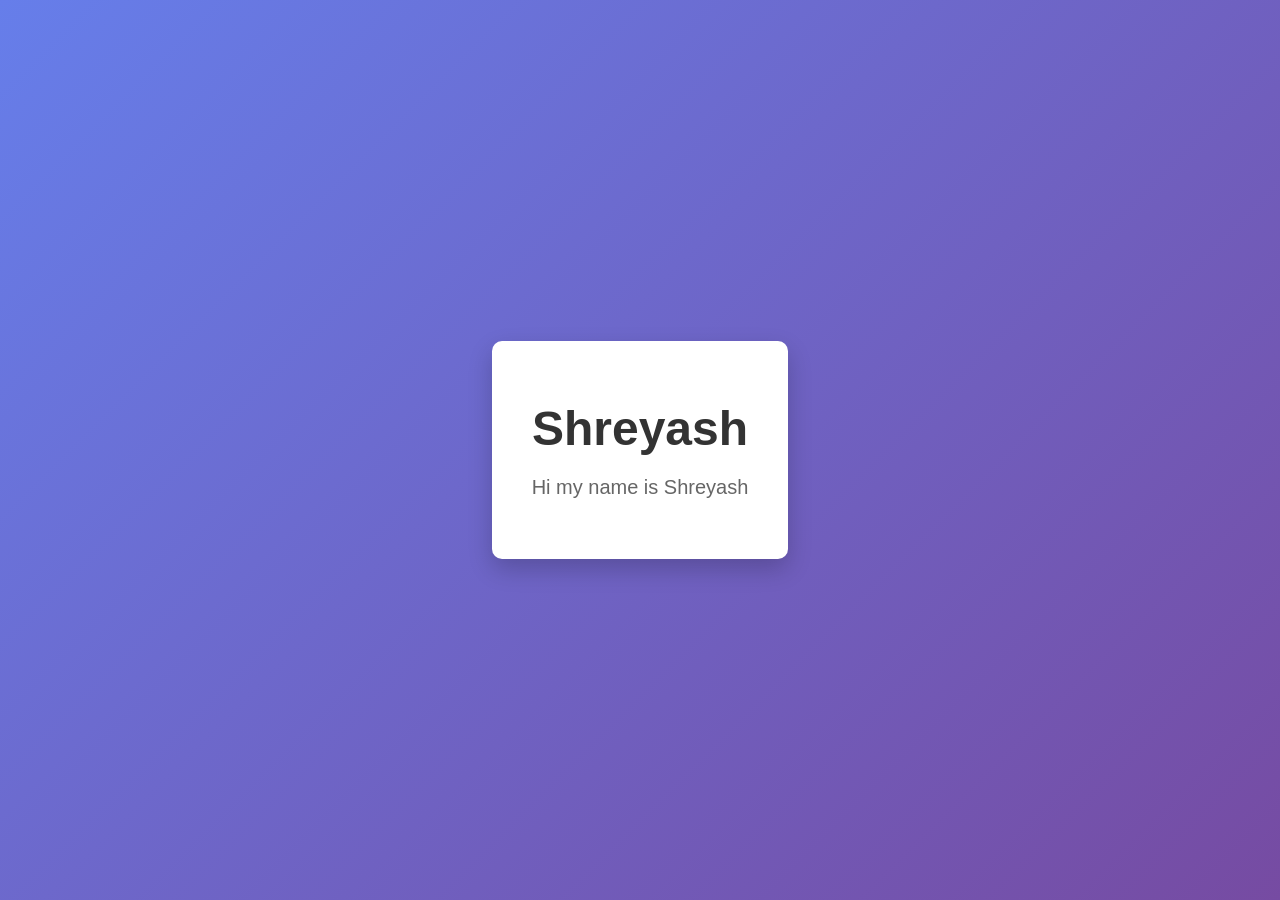
==== index.html @ 65c6c1d5 "Website update 2026-08-25 01:34:10" ====
<!DOCTYPE html>
<html lang="en">
<head>
    <meta charset="UTF-8">
    <meta name="viewport" content="width=device-width, initial-scale=1.0">
    <title>Shreyash</title>
    <link rel="stylesheet" href="styles.css">
</head>
<body>
    <div class="container">
        <h1>Shreyash</h1>
        <p class="intro">Hi my name is Shreyash</p>
    </div>
</body>
</html>
---- styles.css ----
* {
    margin: 0;
    padding: 0;
    box-sizing: border-box;
}

body {
    font-family: Arial, sans-serif;
    background: linear-gradient(135deg, #667eea 0%, #764ba2 100%);
    min-height: 100vh;
    display: flex;
    justify-content: center;
    align-items: center;
}

.container {
    text-align: center;
    background: white;
    padding: 60px 40px;
    border-radius: 10px;
    box-shadow: 0 10px 25px rgba(0, 0, 0, 0.2);
}

h1 {
    font-size: 48px;
    color: #333;
    margin-bottom: 20px;
}

.intro {
    font-size: 20px;
    color: #666;
}
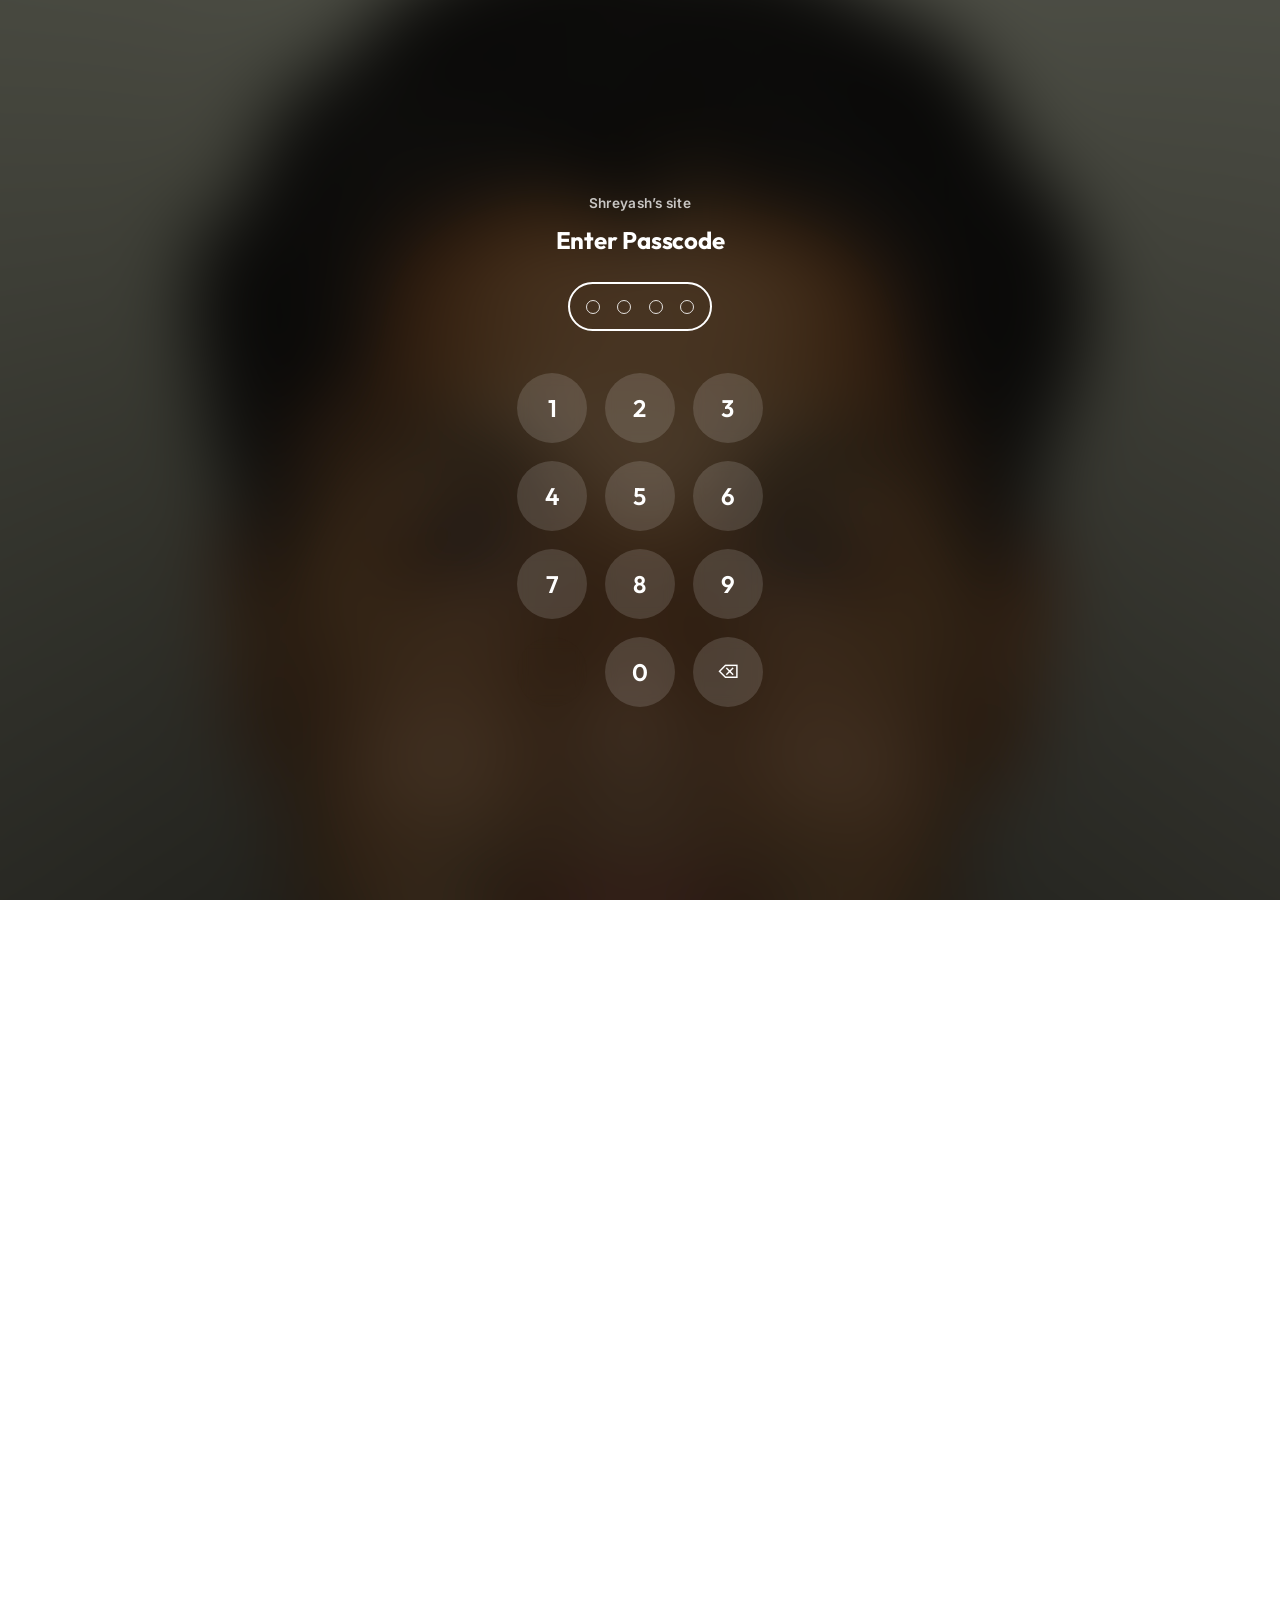
==== commit 1f945d5f: "Website update 2026-08-25 14:43:13" ====
--- a/index.html
+++ b/index.html
@@ -1,15 +1,465 @@
 <!DOCTYPE html>
-<html lang="en">
+<html lang="en" class="is-locked">
 <head>
-    <meta charset="UTF-8">
-    <meta name="viewport" content="width=device-width, initial-scale=1.0">
-    <title>Shreyash</title>
-    <link rel="stylesheet" href="styles.css">
+<meta charset="UTF-8">
+<meta name="viewport" content="width=device-width, initial-scale=1.0">
+<title>Shreyash Jha — Product &amp; Analytics</title>
+<meta name="description" content="Shreyash Jha is a product and analytics professional at Inspire Brands, finishing an M.S. in Economics at Georgia Tech. Experience, resume, and contact.">
+<meta name="color-scheme" content="light">
+<meta name="theme-color" content="#FFFFFF">
+
+<link rel="canonical" href="https://shreyashjha.com/">
+<meta property="og:type" content="website">
+<meta property="og:title" content="Shreyash Jha — Product & Analytics">
+<meta property="og:description" content="Product and analytics professional at Inspire Brands. Georgia Tech M.S. Economics.">
+<meta property="og:url" content="https://shreyashjha.com/">
+<meta property="og:image" content="https://shreyashjha.com/assets/img/headshot.jpg">
+<meta property="og:locale" content="en_US">
+<meta name="twitter:card" content="summary_large_image">
+<meta name="twitter:title" content="Shreyash Jha — Product & Analytics">
+<meta name="twitter:description" content="Product and analytics professional at Inspire Brands. Georgia Tech M.S. Economics.">
+<meta name="twitter:image" content="https://shreyashjha.com/assets/img/headshot.jpg">
+
+<link rel="icon" type="image/svg+xml" href="assets/favicon.svg">
+<!-- TODO: add apple-touch-icon.png (180x180) + favicon.ico fallback -->
+<!-- TODO: replace og:image with a purpose-built 1200x630 share card -->
+
+<link rel="preconnect" href="https://fonts.googleapis.com">
+<link rel="preconnect" href="https://fonts.gstatic.com" crossorigin>
+<link href="https://fonts.googleapis.com/css2?family=Outfit:wght@500;600;700;800;900&family=Inter:wght@400;500;600;700&display=swap" rel="stylesheet">
+
+<link rel="stylesheet" href="styles.css">
 </head>
 <body>
-    <div class="container">
-        <h1>Shreyash</h1>
-        <p class="intro">Hi my name is Shreyash</p>
-    </div>
+
+<div class="lock-screen" id="lock-screen" role="dialog" aria-modal="true" aria-labelledby="lock-title">
+  <div class="lock-bg" aria-hidden="true"></div>
+  <div class="lock-panel">
+    <p class="lock-eyebrow" id="lock-title">Shreyash&rsquo;s site</p>
+    <h1 class="lock-heading">Enter Passcode</h1>
+
+    <div class="lock-passcode">
+      <div class="lock-dots" aria-hidden="true">
+        <span class="lock-dot" data-dot></span>
+        <span class="lock-dot" data-dot></span>
+        <span class="lock-dot" data-dot></span>
+        <span class="lock-dot" data-dot></span>
+      </div>
+      <label class="sr-only" for="passcode-input">4-digit passcode</label>
+      <input
+        class="lock-input"
+        type="tel"
+        inputmode="numeric"
+        pattern="[0-9]*"
+        autocomplete="off"
+        maxlength="4"
+        id="passcode-input"
+        aria-describedby="lock-error">
+    </div>
+
+    <p class="lock-error" id="lock-error" role="alert"></p>
+
+    <div class="lock-keypad" aria-hidden="true">
+      <button type="button" class="lock-key" data-digit="1">1</button>
+      <button type="button" class="lock-key" data-digit="2">2</button>
+      <button type="button" class="lock-key" data-digit="3">3</button>
+      <button type="button" class="lock-key" data-digit="4">4</button>
+      <button type="button" class="lock-key" data-digit="5">5</button>
+      <button type="button" class="lock-key" data-digit="6">6</button>
+      <button type="button" class="lock-key" data-digit="7">7</button>
+      <button type="button" class="lock-key" data-digit="8">8</button>
+      <button type="button" class="lock-key" data-digit="9">9</button>
+      <span class="lock-key lock-key-spacer"></span>
+      <button type="button" class="lock-key" data-digit="0">0</button>
+      <button type="button" class="lock-key lock-key-delete" data-action="delete">
+        <span class="sr-only">Delete</span>
+        <span aria-hidden="true">⌫</span>
+      </button>
+    </div>
+  </div>
+</div>
+
+<div id="site-content" inert>
+
+<a class="skip-link" href="#main">Skip to content</a>
+
+<header class="site-header">
+  <div class="wrap header-inner">
+    <a class="wordmark" href="#top">Shreyash<span class="wordmark-dot">.</span></a>
+
+    <nav class="site-nav" id="site-menu" aria-label="Primary">
+      <ul>
+        <li><a href="#about">About</a></li>
+        <li><a href="#experience">Experience</a></li>
+        <li><a href="#education">Education</a></li>
+        <li><a href="#contact">Contact</a></li>
+        <li class="nav-resume-item">
+          <a class="btn btn-dark btn-sm" href="assets/shreyash-jha-resume.pdf" target="_blank" rel="noopener">
+            Résumé<span class="sr-only"> (PDF, opens in new tab)</span>
+          </a>
+        </li>
+      </ul>
+    </nav>
+
+    <button class="nav-toggle" type="button" aria-expanded="false" aria-controls="site-menu">
+      <span class="sr-only">Menu</span>
+      <span class="nav-toggle-icon" aria-hidden="true"></span>
+    </button>
+  </div>
+</header>
+
+<main id="main">
+
+  <section id="top" class="hero">
+    <div class="wrap hero-grid">
+
+      <div class="hero-copy">
+        <p class="eyebrow"><span class="pulse" aria-hidden="true"></span> Atlanta, GA · Open to APM roles</p>
+
+        <h1 class="hero-title">
+          I make data<br>
+          make <span class="hl">sense</span>.
+        </h1>
+
+        <p class="hero-sub">
+          Product &amp; analytics at Inspire Brands, working on
+          <span class="rotator" id="rotator" aria-hidden="true"><span class="rotator-word">loyalty</span></span><span class="sr-only">loyalty, personalization, experimentation, growth, and AI</span>
+        </p>
+
+        <p class="hero-desc">
+          I&rsquo;m finishing an M.S. in Economics at Georgia Tech. Most of my work lives where
+          customer behavior, experiments, and business strategy overlap.
+        </p>
+
+        <div class="hero-actions">
+          <a class="btn btn-dark" href="assets/shreyash-jha-resume.pdf" target="_blank" rel="noopener">
+            View Résumé<span class="sr-only"> (PDF, opens in new tab)</span>
+          </a>
+          <a class="btn btn-outline" href="#experience">See my work</a>
+        </div>
+
+        <ul class="hero-links">
+          <li><a href="mailto:shreyashkjha@gmail.com">Email</a></li>
+          <li><a href="https://linkedin.com/in/shreyashjha" target="_blank" rel="noopener">LinkedIn<span class="sr-only"> (opens in new tab)</span></a></li>
+        </ul>
+      </div>
+
+      <div class="hero-media">
+        <div class="photo-frame">
+          <img src="assets/img/headshot.jpg" alt="Shreyash Jha" width="800" height="1200" fetchpriority="high" decoding="async">
+        </div>
+        <span class="float-chip chip-a" aria-hidden="true">SQL</span>
+        <span class="float-chip chip-b" aria-hidden="true">Python</span>
+        <span class="float-chip chip-c" aria-hidden="true">A/B Testing</span>
+        <span class="float-chip chip-d" aria-hidden="true">Snowflake</span>
+      </div>
+
+    </div>
+  </section>
+
+  <section class="stats-band" aria-labelledby="stats-heading">
+    <div class="wrap">
+      <h2 id="stats-heading" class="band-title">The numbers I&rsquo;ve worked behind</h2>
+      <ul class="stats-grid">
+        <li class="stat">
+          <p class="stat-num">200M+</p>
+          <p class="stat-label">Customers in the loyalty and personalization programs I support at Inspire Brands.</p>
+        </li>
+        <li class="stat">
+          <p class="stat-num">150M+</p>
+          <p class="stat-label">Users on the streaming platform whose technology and security controls I evaluated at PwC.</p>
+        </li>
+        <li class="stat">
+          <p class="stat-num">68,000+</p>
+          <p class="stat-label">Athletes in the performance database I built and maintained at Reel Analytics.</p>
+        </li>
+        <li class="stat">
+          <p class="stat-num">$1.5M</p>
+          <p class="stat-label">Value generated by the data initiative I supported through a Tableau to Power BI migration.</p>
+        </li>
+      </ul>
+    </div>
+  </section>
+
+  <section id="about" class="section reveal">
+    <div class="wrap about-grid">
+      <div class="about-copy">
+        <p class="kicker">About</p>
+        <h2 class="section-title">Economics taught me to ask <span class="hl hl-mint">why</span> first.</h2>
+        <p>
+          I started in economics because I liked the discipline of understanding why something
+          happened before deciding what to do about it. That instinct followed me into data:
+          first building a performance database for 68,000+ athletes at Reel Analytics, then
+          evaluating technology and risk controls for a streaming platform used by 150 million
+          people at PwC, and now working inside Inspire Brands&rsquo; loyalty and personalization
+          programs.
+        </p>
+        <p>
+          The question I work on has shifted from &ldquo;what happened&rdquo; to &ldquo;what
+          should we build.&rdquo; That shift is what pulled me toward product management. The
+          parts of the job I like best are the ones that feel like economics: deciding what&rsquo;s
+          actually worth prioritizing, testing an assumption before spending real resources on
+          it, and turning a business problem into something an engineering team can build.
+        </p>
+        <p>
+          Outside of that I follow basketball closely enough that I spent two seasons breaking
+          down film for Georgia Tech&rsquo;s Division I program.
+        </p>
+      </div>
+
+      <div class="about-media">
+        <figure class="photo-card photo-card-tilt-a">
+          <img src="assets/img/grad-masters.jpg" alt="Shreyash Jha at Georgia Tech commencement" width="1200" height="855" loading="lazy" decoding="async">
+          <figcaption>Georgia Tech commencement</figcaption>
+        </figure>
+        <figure class="photo-card photo-card-tilt-b">
+          <img src="assets/img/grad-ivanallen.jpg" alt="Shreyash Jha at the Georgia Tech Ivan Allen College ceremony" width="1200" height="798" loading="lazy" decoding="async">
+          <figcaption>Ivan Allen College ceremony</figcaption>
+        </figure>
+      </div>
+    </div>
+  </section>
+
+  <section id="experience" class="section reveal">
+    <div class="wrap">
+      <p class="kicker">Experience</p>
+      <h2 class="section-title">Where I&rsquo;ve worked.</h2>
+
+      <h3 class="group-title">Professional</h3>
+      <ol class="cards">
+
+        <li class="card">
+          <div class="card-head">
+            <div>
+              <p class="card-role">Consumer &amp; Product Analyst</p>
+              <p class="card-org">Inspire Brands</p>
+            </div>
+            <p class="card-date">Jan 2026 &ndash; Present</p>
+          </div>
+          <p class="card-note">Arby&rsquo;s · Buffalo Wild Wings · Baskin-Robbins · Dunkin&rsquo; · Jimmy John&rsquo;s · Sonic</p>
+          <p class="card-desc">
+            I own analytics for loyalty and personalized marketing across 200M+ customers,
+            including the consumer analysis that informed Arby&rsquo;s in-app points program. I
+            design test-control experiments to measure what actually moves conversion, and I
+            automated reporting workflows that give the team back 6+ hours a week.
+          </p>
+          <ul class="chips">
+            <li class="chip chip-mint">Product Analytics</li>
+            <li class="chip chip-sky">Experimentation</li>
+            <li class="chip chip-butter">Personalization</li>
+            <li class="chip chip-blush">Loyalty</li>
+          </ul>
+        </li>
+
+        <li class="card">
+          <div class="card-head">
+            <div>
+              <p class="card-role">Data Analyst</p>
+              <p class="card-org">Inspire Brands</p>
+            </div>
+            <p class="card-date">May 2024 &ndash; Aug 2024</p>
+          </div>
+          <p class="card-desc">
+            I built a growth and market-share strategy for BWW GO aimed at customers under 25,
+            and helped migrate the team&rsquo;s Tableau dashboards to Power BI as part of an
+            initiative that generated $1.5M in value. I also restructured a data pipeline
+            covering 2,000+ Jimmy John&rsquo;s menu items.
+          </p>
+          <ul class="chips">
+            <li class="chip chip-sky">Growth Strategy</li>
+            <li class="chip chip-lilac">Power BI</li>
+            <li class="chip chip-mint">Data Pipelines</li>
+          </ul>
+        </li>
+
+        <li class="card">
+          <div class="card-head">
+            <div>
+              <p class="card-role">Technology Risk Analyst</p>
+              <p class="card-org">PwC</p>
+            </div>
+            <p class="card-date">Jun 2025 &ndash; Aug 2025</p>
+          </div>
+          <p class="card-desc">
+            I evaluated technology, security, and operational controls for a streaming platform
+            serving 150M+ users, working across four PwC teams and 50+ stakeholders to close
+            evidence gaps and support audit readiness. A useful lesson in how much product work
+            is shaped by constraints users never see.
+          </p>
+          <ul class="chips">
+            <li class="chip chip-blush">Technology Risk</li>
+            <li class="chip chip-butter">Stakeholder Management</li>
+            <li class="chip chip-mint">Process Automation</li>
+          </ul>
+        </li>
+
+        <li class="card">
+          <div class="card-head">
+            <div>
+              <p class="card-role">Financial Analyst</p>
+              <p class="card-org">Allianz Commercial</p>
+            </div>
+            <p class="card-date">May 2023 &ndash; Aug 2023</p>
+          </div>
+          <p class="card-desc">
+            I evaluated financial and operational risk for 300+ Amazon Delivery Service Provider
+            clients across accounts valued above $150M, and wrote the Excel-based SOPs the team
+            used to standardize risk review and client communication.
+          </p>
+          <ul class="chips">
+            <li class="chip chip-sky">Risk Analysis</li>
+            <li class="chip chip-lilac">Process Design</li>
+          </ul>
+        </li>
+
+      </ol>
+
+      <h3 class="group-title">Product &amp; Leadership</h3>
+      <ol class="cards">
+
+        <li class="card">
+          <div class="card-head">
+            <div>
+              <p class="card-role">Product Lead</p>
+              <p class="card-org">Reel Analytics</p>
+            </div>
+            <p class="card-date">Jan 2023 &ndash; May 2024</p>
+          </div>
+          <p class="card-desc">
+            I led an end-to-end analytics project to build and maintain a database of performance
+            metrics for 68,000+ athletes, managed the ETL workflows behind it, and translated
+            data-quality findings into product recommendations for the CEO. I also led development
+            of an ML player-classification model built on computer-vision data.
+          </p>
+          <ul class="chips">
+            <li class="chip chip-mint">Product Leadership</li>
+            <li class="chip chip-sky">SQL &amp; ETL</li>
+            <li class="chip chip-butter">ML / Computer Vision</li>
+          </ul>
+        </li>
+
+        <li class="card">
+          <div class="card-head">
+            <div>
+              <p class="card-role">Statistics &amp; Film Analyst</p>
+              <p class="card-org">Georgia Tech Men&rsquo;s Basketball</p>
+            </div>
+            <p class="card-date">Aug 2023 &ndash; May 2025</p>
+          </div>
+          <p class="card-desc">
+            I analyzed team film with Sportscode to identify play patterns and built statistical
+            models evaluating player performance, feeding both into coaching decisions for a
+            Division I program.
+          </p>
+          <ul class="chips">
+            <li class="chip chip-blush">Statistical Modeling</li>
+            <li class="chip chip-lilac">Sportscode</li>
+          </ul>
+        </li>
+
+        <li class="card">
+          <div class="card-head">
+            <div>
+              <p class="card-role">Product Lead, Health Care Research</p>
+              <p class="card-org">Georgia Tech VIP Program</p>
+            </div>
+            <p class="card-date">Jan 2024 &ndash; May 2026</p>
+          </div>
+          <p class="card-desc">
+            I built and validated a dataset covering 200+ U.S. hospital M&amp;A transactions to
+            study industry consolidation, and presented award-winning research on gaps in CMS
+            ownership data and hospital M&amp;A reporting.
+          </p>
+          <ul class="chips">
+            <li class="chip chip-mint">Research</li>
+            <li class="chip chip-sky">Data Validation</li>
+          </ul>
+        </li>
+
+      </ol>
+    </div>
+  </section>
+
+  <section id="education" class="section reveal">
+    <div class="wrap">
+      <p class="kicker">Education &amp; Learning</p>
+      <h2 class="section-title">Georgia Tech, twice.</h2>
+
+      <div class="edu-card">
+        <div class="edu-main">
+          <p class="card-role">Georgia Institute of Technology</p>
+          <ul class="edu-degrees">
+            <li><strong>M.S. Economics</strong> <span>May 2026</span></li>
+            <li><strong>B.S. Economics</strong>, Minor in Computational Data Analysis <span>May 2025</span></li>
+          </ul>
+        </div>
+        <p class="edu-gpa"><span>GPA</span> 3.62<span class="edu-gpa-max">/4.00</span></p>
+      </div>
+
+      <div class="toolbelt">
+        <p class="toolbelt-label">Tools I use</p>
+        <ul class="chips">
+          <li class="chip chip-plain">SQL</li>
+          <li class="chip chip-plain">Python</li>
+          <li class="chip chip-plain">R</li>
+          <li class="chip chip-plain">Java</li>
+          <li class="chip chip-plain">Excel</li>
+          <li class="chip chip-plain">Snowflake</li>
+          <li class="chip chip-plain">Databricks</li>
+          <li class="chip chip-plain">Power BI</li>
+          <li class="chip chip-plain">Jira</li>
+          <li class="chip chip-plain">Claude</li>
+          <li class="chip chip-plain">ChatGPT</li>
+          <li class="chip chip-plain">Copilot</li>
+        </ul>
+      </div>
+
+      <div class="learning-note">
+        <p class="learning-note-label">Certifications &amp; ongoing learning</p>
+        <p>
+          Nothing listed here yet. I&rsquo;d rather leave this empty than pad it with courses that
+          didn&rsquo;t teach me much, so it fills up as I finish things worth sharing.
+        </p>
+      </div>
+    </div>
+  </section>
+
+  <!-- Future: Projects / Case Studies section slots in here.
+       Use the `.cards` + `.card` pattern above for the index grid, and give each
+       project its own page under /projects/ for the full problem → research →
+       decisions → tradeoffs → results write-up. -->
+
+  <section id="contact" class="contact-band">
+    <div class="wrap contact-inner">
+      <p class="kicker kicker-light">Contact</p>
+      <h2 class="contact-title">Let&rsquo;s talk.</h2>
+      <p class="contact-lead">
+        I&rsquo;m looking for Associate Product Manager and early-career PM roles for 2026. If
+        that&rsquo;s you, or you just want to compare notes on product and data, my inbox is open.
+      </p>
+      <div class="contact-actions">
+        <a class="btn btn-light" href="mailto:shreyashkjha@gmail.com">shreyashkjha@gmail.com</a>
+        <a class="btn btn-outline-light" href="https://linkedin.com/in/shreyashjha" target="_blank" rel="noopener">
+          LinkedIn<span class="sr-only"> (opens in new tab)</span>
+        </a>
+        <a class="btn btn-outline-light" href="assets/shreyash-jha-resume.pdf" target="_blank" rel="noopener">
+          Résumé<span class="sr-only"> (PDF, opens in new tab)</span>
+        </a>
+      </div>
+    </div>
+  </section>
+
+</main>
+
+<footer class="site-footer">
+  <div class="wrap footer-inner">
+    <p>© <span id="year">2026</span> Shreyash Jha</p>
+    <a href="#top">Back to top ↑</a>
+  </div>
+</footer>
+
+</div>
+
+<script src="script.js"></script>
 </body>
-</html>+</html>
--- a/styles.css
+++ b/styles.css
@@ -1,33 +1,1078 @@
-* {
-    margin: 0;
-    padding: 0;
-    box-sizing: border-box;
-}
+/* ===============================================================
+   Shreyash Jha — personal site
+   Design language: white canvas, chunky display type, pill
+   controls, big rounded dark bands, pastel category chips.
+   =============================================================== */
+
+:root {
+  /* Surfaces */
+  --paper: #FFFFFF;
+  --paper-soft: #F7F6F3;
+  --ink: #16171A;
+  --ink-soft: #4A4C52;
+  --ink-faint: #6B6D74;
+  --line: #E6E4DF;
+  --line-strong: #A9A6A0;
+
+  /* Brand accent */
+  --accent: #FF6A3D;        /* decorative / large text / on dark */
+  --accent-text: #C4390F;   /* small text on light (AA) */
+
+  /* Pastel chips */
+  --mint: #D5F2E3;
+  --sky: #D8EAFF;
+  --butter: #FFE8B8;
+  --blush: #FFDCD3;
+  --lilac: #E7E0FB;
+
+  --font-display: "Outfit", "Inter", -apple-system, BlinkMacSystemFont, sans-serif;
+  --font-body: "Inter", -apple-system, BlinkMacSystemFont, "Segoe UI", sans-serif;
+
+  --wrap: 74rem;
+  --measure: 40rem;
+
+  --s1: 0.5rem;
+  --s2: 1rem;
+  --s3: 1.5rem;
+  --s4: 2.5rem;
+  --s5: 4rem;
+  --s6: 6rem;
+  --s7: 8rem;
+
+  --r-sm: 12px;
+  --r-md: 20px;
+  --r-lg: 28px;
+  --r-band: 48px;
+  --r-pill: 999px;
+
+  --ease: cubic-bezier(0.22, 1, 0.36, 1);
+  --shadow-card: 0 1px 2px rgba(22, 23, 26, 0.04), 0 8px 24px rgba(22, 23, 26, 0.06);
+  --shadow-lift: 0 2px 6px rgba(22, 23, 26, 0.06), 0 18px 40px rgba(22, 23, 26, 0.10);
+}
+
+/* ---------------------------------------------------------------
+   Reset
+--------------------------------------------------------------- */
+
+*, *::before, *::after { box-sizing: border-box; }
+html { -webkit-text-size-adjust: 100%; scroll-behavior: smooth; }
 
 body {
-    font-family: Arial, sans-serif;
-    background: linear-gradient(135deg, #667eea 0%, #764ba2 100%);
-    min-height: 100vh;
-    display: flex;
-    justify-content: center;
-    align-items: center;
-}
-
-.container {
-    text-align: center;
-    background: white;
-    padding: 60px 40px;
-    border-radius: 10px;
-    box-shadow: 0 10px 25px rgba(0, 0, 0, 0.2);
-}
-
-h1 {
-    font-size: 48px;
-    color: #333;
-    margin-bottom: 20px;
-}
-
-.intro {
-    font-size: 20px;
-    color: #666;
-}
+  margin: 0;
+  background: var(--paper);
+  color: var(--ink);
+  font-family: var(--font-body);
+  font-size: 1rem;
+  line-height: 1.6;
+  -webkit-font-smoothing: antialiased;
+  overflow-x: hidden;
+}
+
+img { max-width: 100%; height: auto; display: block; }
+ul, ol { list-style: none; margin: 0; padding: 0; }
+a { color: inherit; text-decoration: none; }
+h1, h2, h3, p, figure { margin: 0; }
+
+@media (prefers-reduced-motion: reduce) {
+  *, *::before, *::after {
+    animation-duration: 0.001ms !important;
+    animation-iteration-count: 1 !important;
+    transition-duration: 0.001ms !important;
+    scroll-behavior: auto !important;
+  }
+}
+
+/* ---------------------------------------------------------------
+   Focus, selection, a11y helpers
+--------------------------------------------------------------- */
+
+:focus { outline: none; }
+
+:focus-visible {
+  outline: 3px solid var(--ink);
+  outline-offset: 3px;
+  border-radius: 4px;
+}
+
+.contact-band :focus-visible,
+.stats-band :focus-visible { outline-color: #FFFFFF; }
+
+::selection { background: var(--accent); color: #FFFFFF; }
+
+.sr-only {
+  position: absolute;
+  width: 1px; height: 1px;
+  padding: 0; margin: -1px;
+  overflow: hidden;
+  clip: rect(0, 0, 0, 0);
+  white-space: nowrap;
+  border: 0;
+}
+
+.skip-link {
+  position: absolute;
+  left: 1rem; top: -4rem;
+  background: var(--ink);
+  color: #FFFFFF;
+  padding: 0.8rem 1.4rem;
+  border-radius: var(--r-pill);
+  font-size: 0.9rem;
+  font-weight: 600;
+  z-index: 200;
+  transition: top 0.2s var(--ease);
+}
+
+.skip-link:focus-visible { top: 1rem; outline-offset: 2px; }
+
+/* ---------------------------------------------------------------
+   Layout
+--------------------------------------------------------------- */
+
+.wrap {
+  width: 100%;
+  max-width: var(--wrap);
+  margin-inline: auto;
+  padding-inline: 1.25rem;
+}
+
+@media (min-width: 640px) { .wrap { padding-inline: 2rem; } }
+
+.section { padding-block: var(--s6); }
+
+.kicker {
+  font-size: 0.78rem;
+  font-weight: 700;
+  text-transform: uppercase;
+  letter-spacing: 0.1em;
+  color: var(--accent-text);
+  margin-bottom: 0.75rem;
+}
+
+.kicker-light { color: var(--accent); }
+
+.section-title {
+  font-family: var(--font-display);
+  font-weight: 800;
+  font-size: clamp(2rem, 1.4rem + 2.6vw, 3.2rem);
+  line-height: 1.08;
+  letter-spacing: -0.03em;
+  margin-bottom: var(--s4);
+  max-width: 20ch;
+}
+
+.group-title {
+  font-size: 0.78rem;
+  font-weight: 700;
+  text-transform: uppercase;
+  letter-spacing: 0.1em;
+  color: var(--ink-faint);
+  margin: var(--s5) 0 var(--s3);
+}
+
+.group-title:first-of-type { margin-top: 0; }
+
+/* Highlighter marker painted behind the glyphs */
+.hl {
+  white-space: nowrap;
+  background-image: linear-gradient(transparent 58%, var(--butter) 58%, var(--butter) 94%, transparent 94%);
+  background-repeat: no-repeat;
+}
+
+.hl-mint {
+  background-image: linear-gradient(transparent 58%, var(--mint) 58%, var(--mint) 94%, transparent 94%);
+}
+
+/* ---------------------------------------------------------------
+   Reveal on scroll
+--------------------------------------------------------------- */
+
+.js .reveal {
+  opacity: 0;
+  transform: translateY(18px);
+  transition: opacity 0.7s var(--ease), transform 0.7s var(--ease);
+}
+
+.js .reveal.is-visible { opacity: 1; transform: none; }
+
+/* ---------------------------------------------------------------
+   Header
+--------------------------------------------------------------- */
+
+.site-header {
+  position: sticky;
+  top: 0;
+  z-index: 100;
+  /* anchor for the mobile menu panel */
+  isolation: isolate;
+  background: rgba(255, 255, 255, 0.82);
+  -webkit-backdrop-filter: blur(12px);
+  backdrop-filter: blur(12px);
+  border-bottom: 1px solid var(--line);
+}
+
+.header-inner {
+  position: relative;
+  display: flex;
+  align-items: center;
+  gap: var(--s3);
+  padding-block: 0.85rem;
+}
+
+.wordmark {
+  font-family: var(--font-display);
+  font-weight: 800;
+  font-size: 1.2rem;
+  letter-spacing: -0.03em;
+  white-space: nowrap;
+}
+
+.wordmark-dot { color: var(--accent); }
+
+.site-nav { margin-left: auto; }
+
+.site-nav ul {
+  display: flex;
+  align-items: center;
+  gap: 0.35rem;
+}
+
+.site-nav li { flex: 0 0 auto; }
+
+.site-nav a:not(.btn) {
+  display: block;
+  font-size: 0.92rem;
+  font-weight: 500;
+  color: var(--ink-soft);
+  white-space: nowrap;
+  padding: 0.45rem 0.85rem;
+  border-radius: var(--r-pill);
+  transition: background-color 0.2s var(--ease), color 0.2s var(--ease);
+}
+
+.site-nav a:not(.btn):hover { background: var(--paper-soft); color: var(--ink); }
+
+.site-nav a.is-active {
+  background: var(--paper-soft);
+  color: var(--ink);
+  font-weight: 600;
+}
+
+.nav-resume-item { margin-left: 0.4rem; }
+
+/* Hamburger — shown only on narrow screens */
+.nav-toggle {
+  display: none;
+  margin-left: auto;
+  width: 44px;
+  height: 44px;
+  align-items: center;
+  justify-content: center;
+  background: transparent;
+  border: 1px solid var(--line);
+  border-radius: var(--r-pill);
+  cursor: pointer;
+  padding: 0;
+}
+
+.nav-toggle-icon,
+.nav-toggle-icon::before,
+.nav-toggle-icon::after {
+  display: block;
+  width: 18px;
+  height: 2px;
+  background: var(--ink);
+  border-radius: 2px;
+  transition: transform 0.25s var(--ease), opacity 0.2s var(--ease);
+}
+
+.nav-toggle-icon { position: relative; }
+
+.nav-toggle-icon::before,
+.nav-toggle-icon::after {
+  content: "";
+  position: absolute;
+  left: 0;
+}
+
+.nav-toggle-icon::before { top: -6px; }
+.nav-toggle-icon::after  { top: 6px; }
+
+.nav-open .nav-toggle-icon { background: transparent; }
+.nav-open .nav-toggle-icon::before { transform: translateY(6px) rotate(45deg); }
+.nav-open .nav-toggle-icon::after  { transform: translateY(-6px) rotate(-45deg); }
+
+@media (max-width: 860px) {
+  .nav-toggle { display: flex; }
+
+  .site-nav {
+    position: absolute;
+    left: 0;
+    right: 0;
+    top: 100%;
+    background: var(--paper);
+    border-bottom: 1px solid var(--line);
+    box-shadow: var(--shadow-card);
+    padding: var(--s2) 1.25rem var(--s3);
+    display: none;
+  }
+
+  .nav-open .site-nav { display: block; }
+
+  .site-nav ul {
+    flex-direction: column;
+    align-items: stretch;
+    gap: 0.15rem;
+  }
+
+  .site-nav a:not(.btn) {
+    padding: 0.8rem 0.9rem;
+    font-size: 1rem;
+  }
+
+  .nav-resume-item { margin: 0.6rem 0 0; }
+  .nav-resume-item .btn { width: 100%; }
+}
+
+/* ---------------------------------------------------------------
+   Buttons
+--------------------------------------------------------------- */
+
+.btn {
+  display: inline-flex;
+  align-items: center;
+  justify-content: center;
+  gap: 0.5rem;
+  font-family: var(--font-body);
+  font-size: 0.95rem;
+  font-weight: 600;
+  line-height: 1;
+  padding: 0.95rem 1.6rem;
+  border-radius: var(--r-pill);
+  border: 2px solid transparent;
+  cursor: pointer;
+  transition: transform 0.2s var(--ease), background-color 0.2s var(--ease),
+              border-color 0.2s var(--ease), color 0.2s var(--ease), box-shadow 0.2s var(--ease);
+}
+
+.btn-sm { padding: 0.6rem 1.15rem; font-size: 0.88rem; }
+
+.btn:hover { transform: translateY(-2px); }
+.btn:active { transform: translateY(0); }
+
+.btn-dark { background: var(--ink); color: #FFFFFF; }
+.btn-dark:hover { background: var(--accent); box-shadow: var(--shadow-lift); }
+
+.btn-outline { border-color: var(--line-strong); color: var(--ink); }
+.btn-outline:hover { border-color: var(--ink); background: var(--paper-soft); }
+
+.btn-light { background: #FFFFFF; color: var(--ink); }
+.btn-light:hover { background: var(--butter); box-shadow: var(--shadow-lift); }
+
+.btn-outline-light { border-color: rgba(255, 255, 255, 0.45); color: #FFFFFF; }
+.btn-outline-light:hover { border-color: #FFFFFF; background: rgba(255, 255, 255, 0.1); }
+
+/* ---------------------------------------------------------------
+   Hero
+--------------------------------------------------------------- */
+
+.hero { padding-block: var(--s5) var(--s6); }
+
+.hero-grid {
+  display: grid;
+  grid-template-columns: 1fr;
+  gap: var(--s5);
+  align-items: center;
+}
+
+@media (min-width: 900px) {
+  .hero { padding-block: var(--s6) var(--s7); }
+  .hero-grid { grid-template-columns: 1.15fr 0.85fr; gap: var(--s5); }
+}
+
+.eyebrow {
+  display: inline-flex;
+  align-items: center;
+  gap: 0.5rem;
+  font-size: 0.85rem;
+  font-weight: 600;
+  color: var(--ink-soft);
+  background: var(--paper-soft);
+  border: 1px solid var(--line);
+  padding: 0.4rem 0.9rem;
+  border-radius: var(--r-pill);
+  margin-bottom: var(--s3);
+}
+
+.pulse {
+  width: 8px; height: 8px;
+  border-radius: 50%;
+  background: #21A366;
+  box-shadow: 0 0 0 0 rgba(33, 163, 102, 0.5);
+  animation: pulse 2.4s infinite;
+}
+
+@keyframes pulse {
+  0%   { box-shadow: 0 0 0 0 rgba(33, 163, 102, 0.5); }
+  70%  { box-shadow: 0 0 0 8px rgba(33, 163, 102, 0); }
+  100% { box-shadow: 0 0 0 0 rgba(33, 163, 102, 0); }
+}
+
+.hero-title {
+  font-family: var(--font-display);
+  font-weight: 900;
+  font-size: clamp(2.9rem, 1.9rem + 4.6vw, 5.2rem);
+  line-height: 0.98;
+  letter-spacing: -0.045em;
+  margin-bottom: var(--s3);
+}
+
+.hero-sub {
+  font-size: clamp(1.1rem, 1rem + 0.5vw, 1.35rem);
+  font-weight: 500;
+  color: var(--ink);
+  margin-bottom: 0.75rem;
+}
+
+/* Own line + reserved height so swapping words never reflows the page */
+.rotator {
+  display: block;
+  min-height: 1.5em;
+  color: var(--accent-text);
+  font-weight: 700;
+}
+
+.rotator-word { display: inline-block; }
+
+.js .rotator-word {
+  animation: wordIn 0.45s var(--ease);
+}
+
+@keyframes wordIn {
+  from { opacity: 0; transform: translateY(0.5em); }
+  to   { opacity: 1; transform: none; }
+}
+
+.hero-desc {
+  color: var(--ink-soft);
+  max-width: 34rem;
+  margin-bottom: var(--s4);
+}
+
+.hero-actions {
+  display: flex;
+  flex-wrap: wrap;
+  gap: 0.75rem;
+  margin-bottom: var(--s3);
+}
+
+.hero-links {
+  display: flex;
+  gap: var(--s3);
+}
+
+.hero-links a {
+  font-size: 0.92rem;
+  font-weight: 600;
+  color: var(--ink-soft);
+  border-bottom: 2px solid var(--line);
+  padding-bottom: 2px;
+  transition: color 0.2s var(--ease), border-color 0.2s var(--ease);
+}
+
+.hero-links a:hover { color: var(--accent-text); border-color: var(--accent); }
+
+/* Hero photo */
+
+.hero-media {
+  position: relative;
+  max-width: 24rem;
+  width: 100%;
+  margin-inline: auto;
+}
+
+.photo-frame {
+  border-radius: var(--r-band);
+  overflow: hidden;
+  background: var(--paper-soft);
+  box-shadow: var(--shadow-card);
+  aspect-ratio: 4 / 5;
+}
+
+.photo-frame img {
+  width: 100%;
+  height: 100%;
+  object-fit: cover;
+  object-position: center 18%;
+}
+
+.float-chip {
+  position: absolute;
+  font-size: 0.8rem;
+  font-weight: 700;
+  padding: 0.5rem 0.95rem;
+  border-radius: var(--r-pill);
+  background: #FFFFFF;
+  color: var(--ink);
+  box-shadow: var(--shadow-card);
+  border: 1px solid var(--line);
+  white-space: nowrap;
+}
+
+.chip-a { top: 8%;  left: -8%;  background: var(--mint); }
+.chip-b { top: 34%; right: -9%; background: var(--sky); }
+.chip-c { bottom: 20%; left: -12%; background: var(--butter); }
+.chip-d { bottom: 6%; right: -6%; background: var(--blush); }
+
+.js .float-chip { animation: bob 6s ease-in-out infinite; }
+.js .chip-b { animation-delay: -1.5s; }
+.js .chip-c { animation-delay: -3s; }
+.js .chip-d { animation-delay: -4.5s; }
+
+@keyframes bob {
+  0%, 100% { transform: translateY(0); }
+  50%      { transform: translateY(-7px); }
+}
+
+@media (max-width: 480px) {
+  .chip-a { left: -2%; }
+  .chip-c { left: -4%; }
+  .chip-d { right: -2%; }
+  .chip-b { right: -3%; }
+}
+
+/* ---------------------------------------------------------------
+   Stats band (dark)
+--------------------------------------------------------------- */
+
+.stats-band {
+  background: var(--ink);
+  color: #FFFFFF;
+  border-radius: var(--r-band) var(--r-band) 0 0;
+  padding-block: var(--s6);
+}
+
+.band-title {
+  font-family: var(--font-display);
+  font-size: 0.82rem;
+  font-weight: 700;
+  text-transform: uppercase;
+  letter-spacing: 0.12em;
+  color: rgba(255, 255, 255, 0.55);
+  text-align: center;
+  margin-bottom: var(--s5);
+}
+
+.stats-grid {
+  display: grid;
+  grid-template-columns: 1fr;
+  gap: var(--s4);
+}
+
+@media (min-width: 620px) { .stats-grid { grid-template-columns: repeat(2, 1fr); } }
+@media (min-width: 1000px) { .stats-grid { grid-template-columns: repeat(4, 1fr); } }
+
+.stat {
+  border-top: 2px solid rgba(255, 255, 255, 0.16);
+  padding-top: var(--s2);
+}
+
+.stat-num {
+  font-family: var(--font-display);
+  font-weight: 800;
+  font-size: clamp(2.2rem, 1.6rem + 2vw, 3rem);
+  letter-spacing: -0.04em;
+  line-height: 1.05;
+  color: var(--accent);
+  margin-bottom: 0.5rem;
+}
+
+.stat-label {
+  font-size: 0.92rem;
+  color: rgba(255, 255, 255, 0.72);
+  line-height: 1.55;
+}
+
+/* ---------------------------------------------------------------
+   About
+--------------------------------------------------------------- */
+
+.about-grid {
+  display: grid;
+  grid-template-columns: 1fr;
+  gap: var(--s5);
+  align-items: start;
+}
+
+@media (min-width: 900px) {
+  .about-grid { grid-template-columns: 1.1fr 0.9fr; gap: var(--s6); }
+}
+
+.about-copy p {
+  color: var(--ink-soft);
+  margin-bottom: var(--s3);
+  max-width: var(--measure);
+}
+
+.about-copy p:last-child { margin-bottom: 0; }
+
+.about-media {
+  display: grid;
+  gap: var(--s3);
+}
+
+@media (min-width: 500px) and (max-width: 899px) {
+  .about-media { grid-template-columns: repeat(2, 1fr); }
+}
+
+.photo-card {
+  border-radius: var(--r-lg);
+  overflow: hidden;
+  background: var(--paper-soft);
+  box-shadow: var(--shadow-card);
+  transition: transform 0.35s var(--ease), box-shadow 0.35s var(--ease);
+}
+
+.photo-card img { width: 100%; }
+
+.photo-card figcaption {
+  font-size: 0.82rem;
+  font-weight: 500;
+  color: var(--ink-faint);
+  padding: 0.7rem 1rem 0.9rem;
+}
+
+@media (min-width: 900px) {
+  .photo-card-tilt-a { transform: rotate(-1.5deg); }
+  .photo-card-tilt-b { transform: rotate(1.5deg); }
+  .photo-card:hover { transform: rotate(0deg) translateY(-4px); box-shadow: var(--shadow-lift); }
+}
+
+/* ---------------------------------------------------------------
+   Experience cards
+--------------------------------------------------------------- */
+
+.cards {
+  display: grid;
+  grid-template-columns: 1fr;
+  gap: var(--s3);
+}
+
+@media (min-width: 780px) { .cards { grid-template-columns: repeat(2, 1fr); } }
+
+.card {
+  background: var(--paper);
+  border: 1px solid var(--line);
+  border-radius: var(--r-lg);
+  padding: var(--s3);
+  display: flex;
+  flex-direction: column;
+  transition: transform 0.25s var(--ease), box-shadow 0.25s var(--ease), border-color 0.25s var(--ease);
+}
+
+.card:hover {
+  transform: translateY(-3px);
+  box-shadow: var(--shadow-lift);
+  border-color: transparent;
+}
+
+.card-head {
+  display: flex;
+  align-items: flex-start;
+  justify-content: space-between;
+  gap: var(--s2);
+  margin-bottom: 0.4rem;
+}
+
+.card-role {
+  font-family: var(--font-display);
+  font-weight: 700;
+  font-size: 1.18rem;
+  letter-spacing: -0.02em;
+  line-height: 1.25;
+}
+
+.card-org {
+  font-size: 0.92rem;
+  font-weight: 600;
+  color: var(--accent-text);
+  margin-top: 0.15rem;
+}
+
+.card-date {
+  font-size: 0.78rem;
+  font-weight: 600;
+  color: var(--ink-faint);
+  white-space: nowrap;
+  background: var(--paper-soft);
+  padding: 0.3rem 0.7rem;
+  border-radius: var(--r-pill);
+  flex-shrink: 0;
+}
+
+.card-note {
+  font-size: 0.8rem;
+  color: var(--ink-faint);
+  margin-bottom: 0.6rem;
+}
+
+.card-desc {
+  color: var(--ink-soft);
+  font-size: 0.95rem;
+  margin-bottom: var(--s3);
+}
+
+/* ---------------------------------------------------------------
+   Chips
+--------------------------------------------------------------- */
+
+.chips {
+  display: flex;
+  flex-wrap: wrap;
+  gap: 0.45rem;
+  margin-top: auto;
+}
+
+.chip {
+  font-size: 0.78rem;
+  font-weight: 600;
+  padding: 0.35rem 0.8rem;
+  border-radius: var(--r-pill);
+  color: var(--ink);
+  background: var(--paper-soft);
+}
+
+.chip-mint   { background: var(--mint); }
+.chip-sky    { background: var(--sky); }
+.chip-butter { background: var(--butter); }
+.chip-blush  { background: var(--blush); }
+.chip-lilac  { background: var(--lilac); }
+
+.chip-plain {
+  background: transparent;
+  border: 1px solid var(--line);
+  color: var(--ink-soft);
+}
+
+/* ---------------------------------------------------------------
+   Education
+--------------------------------------------------------------- */
+
+.edu-card {
+  display: flex;
+  flex-wrap: wrap;
+  align-items: center;
+  justify-content: space-between;
+  gap: var(--s3);
+  background: var(--paper-soft);
+  border-radius: var(--r-lg);
+  padding: var(--s4) var(--s3);
+  margin-bottom: var(--s4);
+}
+
+.edu-degrees { margin-top: 0.6rem; }
+
+.edu-degrees li {
+  color: var(--ink-soft);
+  font-size: 0.95rem;
+  padding: 0.2rem 0;
+}
+
+.edu-degrees strong { color: var(--ink); font-weight: 600; }
+
+.edu-degrees span {
+  color: var(--ink-faint);
+  font-size: 0.85rem;
+  margin-left: 0.35rem;
+}
+
+.edu-gpa {
+  font-family: var(--font-display);
+  font-weight: 800;
+  font-size: 2.2rem;
+  letter-spacing: -0.03em;
+  line-height: 1;
+}
+
+.edu-gpa > span:first-child {
+  display: block;
+  font-family: var(--font-body);
+  font-size: 0.72rem;
+  font-weight: 700;
+  letter-spacing: 0.12em;
+  text-transform: uppercase;
+  color: var(--ink-faint);
+  margin-bottom: 0.35rem;
+}
+
+.edu-gpa-max { font-size: 1.1rem; color: var(--ink-faint); }
+
+.toolbelt { margin-bottom: var(--s4); }
+
+.toolbelt-label,
+.learning-note-label {
+  font-size: 0.78rem;
+  font-weight: 700;
+  text-transform: uppercase;
+  letter-spacing: 0.1em;
+  color: var(--ink-faint);
+  margin-bottom: 0.8rem;
+}
+
+.learning-note {
+  border: 2px dashed var(--line);
+  border-radius: var(--r-lg);
+  padding: var(--s3);
+  max-width: var(--measure);
+}
+
+.learning-note p:last-child {
+  color: var(--ink-soft);
+  font-size: 0.95rem;
+}
+
+/* ---------------------------------------------------------------
+   Contact band
+--------------------------------------------------------------- */
+
+.contact-band {
+  background: var(--ink);
+  color: #FFFFFF;
+  border-radius: var(--r-band) var(--r-band) 0 0;
+  padding-block: var(--s6);
+  margin-top: var(--s5);
+}
+
+.contact-title {
+  font-family: var(--font-display);
+  font-weight: 900;
+  font-size: clamp(2.6rem, 1.8rem + 4vw, 4.6rem);
+  letter-spacing: -0.045em;
+  line-height: 1;
+  margin-bottom: var(--s3);
+}
+
+.contact-lead {
+  color: rgba(255, 255, 255, 0.75);
+  font-size: 1.05rem;
+  margin-bottom: var(--s4);
+  max-width: 36rem;
+}
+
+.contact-actions {
+  display: flex;
+  flex-wrap: wrap;
+  gap: 0.75rem;
+}
+
+/* ---------------------------------------------------------------
+   Footer
+--------------------------------------------------------------- */
+
+.site-footer {
+  background: var(--ink);
+  color: rgba(255, 255, 255, 0.55);
+  padding-block: var(--s3);
+  border-top: 1px solid rgba(255, 255, 255, 0.12);
+}
+
+.footer-inner {
+  display: flex;
+  justify-content: space-between;
+  align-items: center;
+  gap: var(--s2);
+  font-size: 0.85rem;
+}
+
+.footer-inner a { transition: color 0.2s var(--ease); }
+.footer-inner a:hover { color: #FFFFFF; }
+
+/* ===============================================================
+   Lock screen
+   Client-side gate only — the passcode ships in script.js and is
+   visible to anyone who views source. Keeps casual visitors and
+   crawlers out before launch; not a real access control.
+   =============================================================== */
+
+html.is-locked,
+html.is-locked body {
+  overflow: hidden;
+  height: 100%;
+}
+
+#site-content { display: contents; }
+
+.lock-screen {
+  position: fixed;
+  inset: 0;
+  z-index: 1000;
+  display: flex;
+  align-items: center;
+  justify-content: center;
+  padding: 1.5rem;
+  opacity: 1;
+  /* Opaque base so the blurred photo's self-fading edges (a CSS filter
+     artifact — blur() fades an element toward transparency at its own
+     edges) reveal solid ink instead of the page underneath. */
+  background: var(--ink);
+  overflow: hidden;
+  transition: opacity 0.5s var(--ease);
+}
+
+.lock-screen[hidden] { display: none; }
+
+.lock-screen.is-unlocking {
+  opacity: 0;
+  pointer-events: none;
+}
+
+.lock-bg {
+  position: absolute;
+  inset: 0;
+  background:
+    linear-gradient(180deg, rgba(10, 9, 8, 0.55), rgba(10, 9, 8, 0.78)),
+    url("assets/img/headshot.jpg") center 20% / cover no-repeat;
+  filter: blur(28px) saturate(1.05);
+  transform: scale(1.3);
+}
+
+.lock-panel {
+  position: relative;
+  width: 100%;
+  max-width: 20rem;
+  display: flex;
+  flex-direction: column;
+  align-items: center;
+  text-align: center;
+  color: #FFFFFF;
+}
+
+.lock-eyebrow {
+  font-size: 0.85rem;
+  font-weight: 600;
+  color: rgba(255, 255, 255, 0.75);
+  letter-spacing: 0.02em;
+  margin-bottom: 0.4rem;
+}
+
+.lock-heading {
+  font-family: var(--font-display);
+  font-weight: 700;
+  font-size: 1.5rem;
+  letter-spacing: -0.01em;
+  margin-bottom: var(--s4);
+}
+
+.lock-passcode {
+  position: relative;
+  margin-bottom: 0.9rem;
+}
+
+.lock-dots {
+  display: flex;
+  gap: 1.1rem;
+}
+
+.lock-dot {
+  width: 14px;
+  height: 14px;
+  border-radius: 50%;
+  border: 1.5px solid rgba(255, 255, 255, 0.85);
+  background: transparent;
+  transition: background-color 0.15s var(--ease), transform 0.15s var(--ease);
+}
+
+.lock-dot.is-filled {
+  background: #FFFFFF;
+  transform: scale(1.05);
+}
+
+.lock-dots.has-error .lock-dot.is-filled {
+  background: var(--accent);
+  border-color: var(--accent);
+}
+
+.js .lock-dots.has-error {
+  animation: lock-shake 0.4s;
+}
+
+@keyframes lock-shake {
+  10%, 90% { transform: translateX(-1px); }
+  20%, 80% { transform: translateX(2px); }
+  30%, 50%, 70% { transform: translateX(-5px); }
+  40%, 60% { transform: translateX(5px); }
+}
+
+.lock-input {
+  position: absolute;
+  inset: -0.6rem;
+  width: calc(100% + 1.2rem);
+  height: calc(100% + 1.2rem);
+  opacity: 0;
+  border: 0;
+  padding: 0;
+  background: transparent;
+  color: transparent;
+  caret-color: transparent;
+}
+
+.lock-input:focus-visible {
+  opacity: 1;
+  outline: 2px solid #FFFFFF;
+  outline-offset: 6px;
+  border-radius: var(--r-pill);
+}
+
+.lock-error {
+  min-height: 1.3rem;
+  font-size: 0.85rem;
+  font-weight: 500;
+  color: var(--accent);
+  margin-bottom: var(--s3);
+}
+
+.lock-keypad {
+  display: grid;
+  grid-template-columns: repeat(3, 4.4rem);
+  gap: 1.1rem;
+  justify-content: center;
+}
+
+.lock-key {
+  width: 4.4rem;
+  height: 4.4rem;
+  border-radius: 50%;
+  border: none;
+  background: rgba(255, 255, 255, 0.14);
+  color: #FFFFFF;
+  font-family: var(--font-display);
+  font-size: 1.5rem;
+  font-weight: 600;
+  display: flex;
+  align-items: center;
+  justify-content: center;
+  cursor: pointer;
+  transition: background-color 0.15s var(--ease), transform 0.15s var(--ease);
+  -webkit-backdrop-filter: blur(6px);
+  backdrop-filter: blur(6px);
+}
+
+.lock-key:hover { background: rgba(255, 255, 255, 0.24); }
+.lock-key:active { transform: scale(0.94); background: rgba(255, 255, 255, 0.3); }
+
+.lock-key:focus-visible {
+  outline: 2px solid #FFFFFF;
+  outline-offset: 3px;
+}
+
+.lock-key-spacer {
+  background: transparent;
+  cursor: default;
+  pointer-events: none;
+}
+
+.lock-key-delete { font-size: 1.15rem; font-weight: 400; }
+
+@media (max-width: 360px) {
+  .lock-keypad { grid-template-columns: repeat(3, 4rem); gap: 0.9rem; }
+  .lock-key { width: 4rem; height: 4rem; }
+}
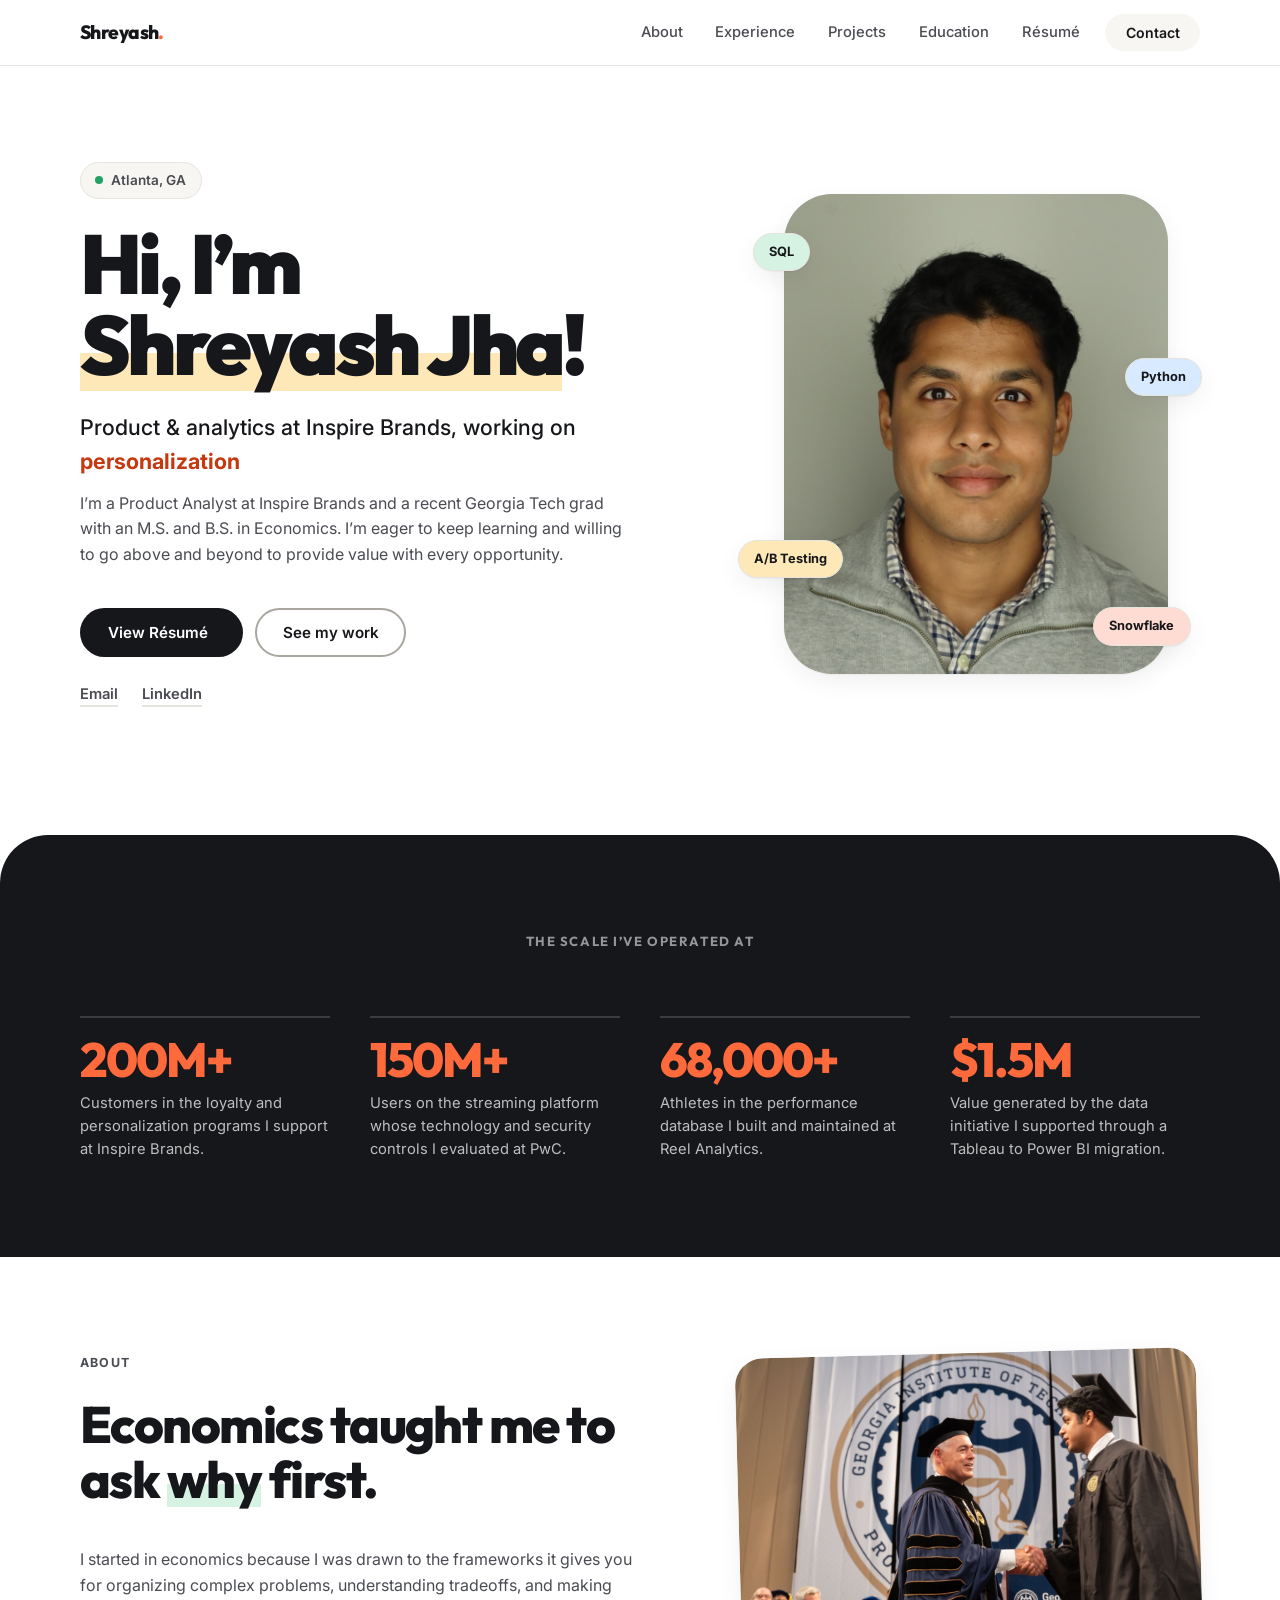
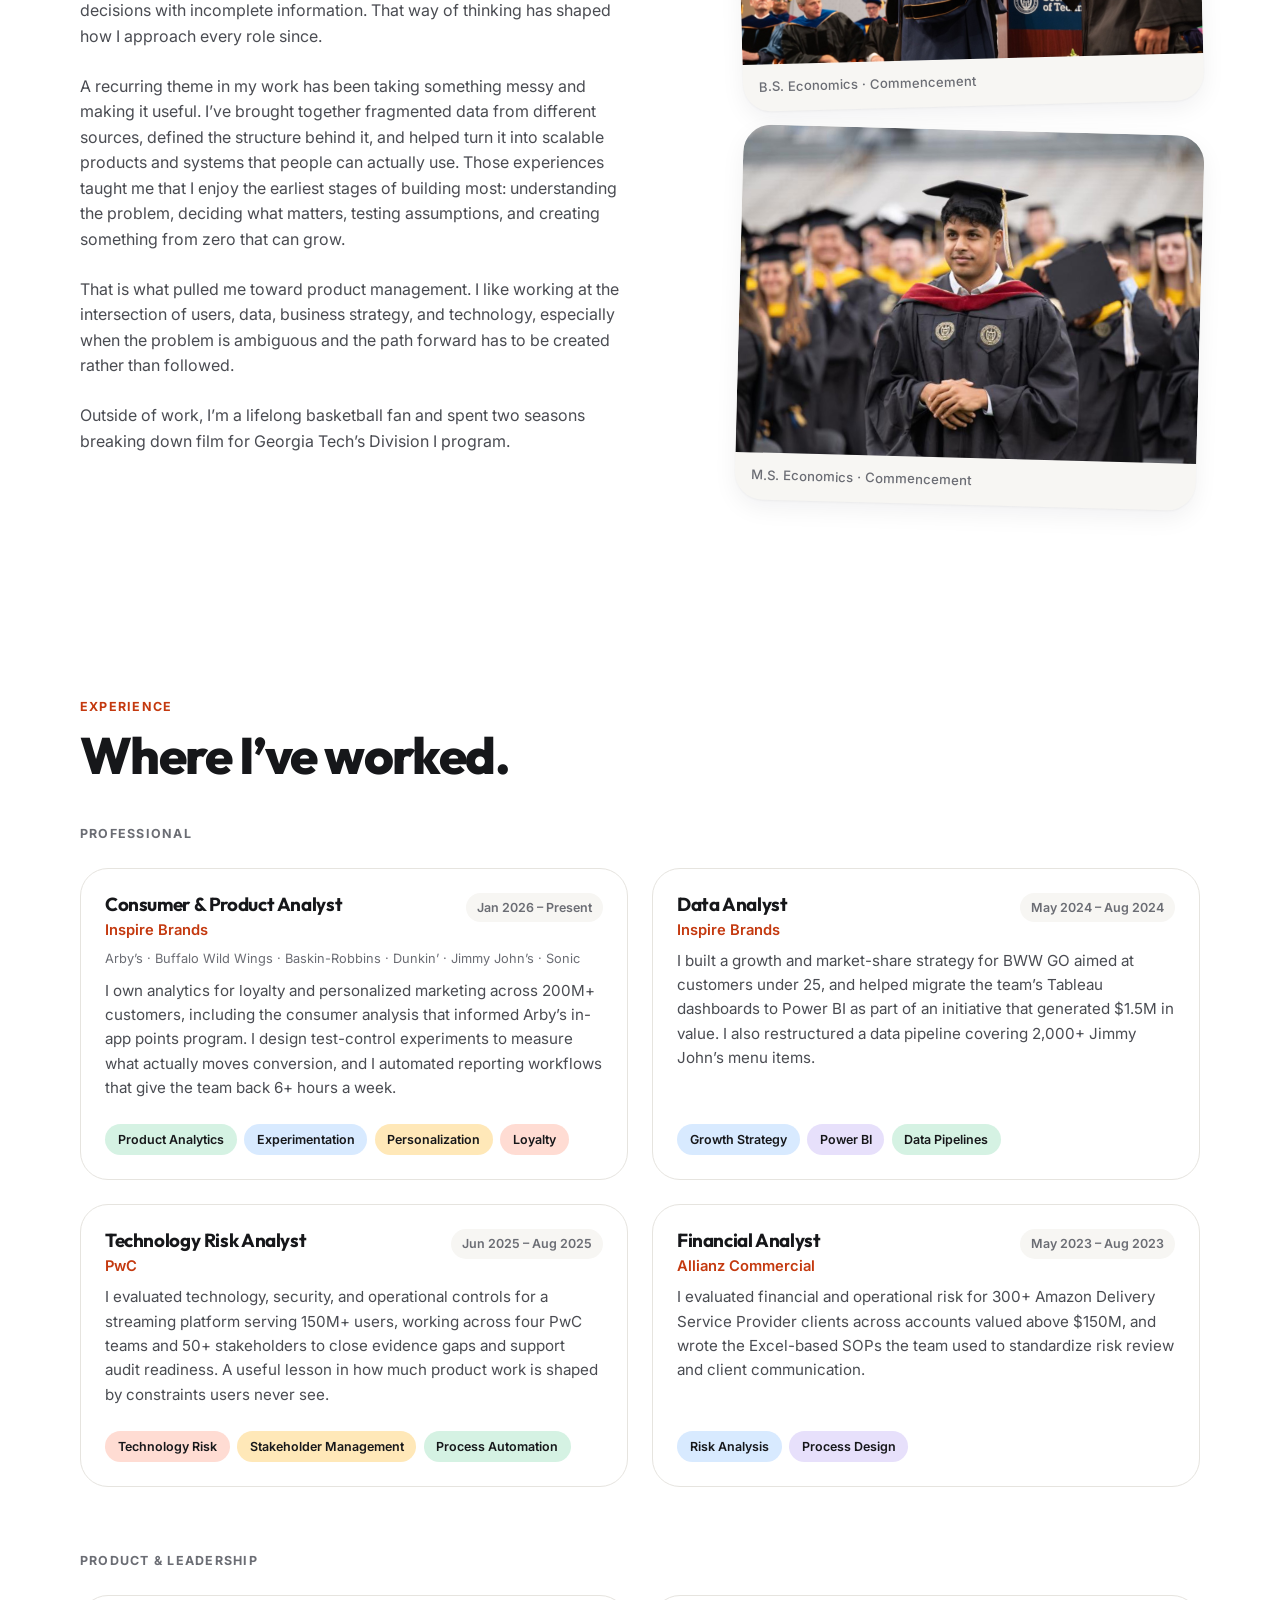
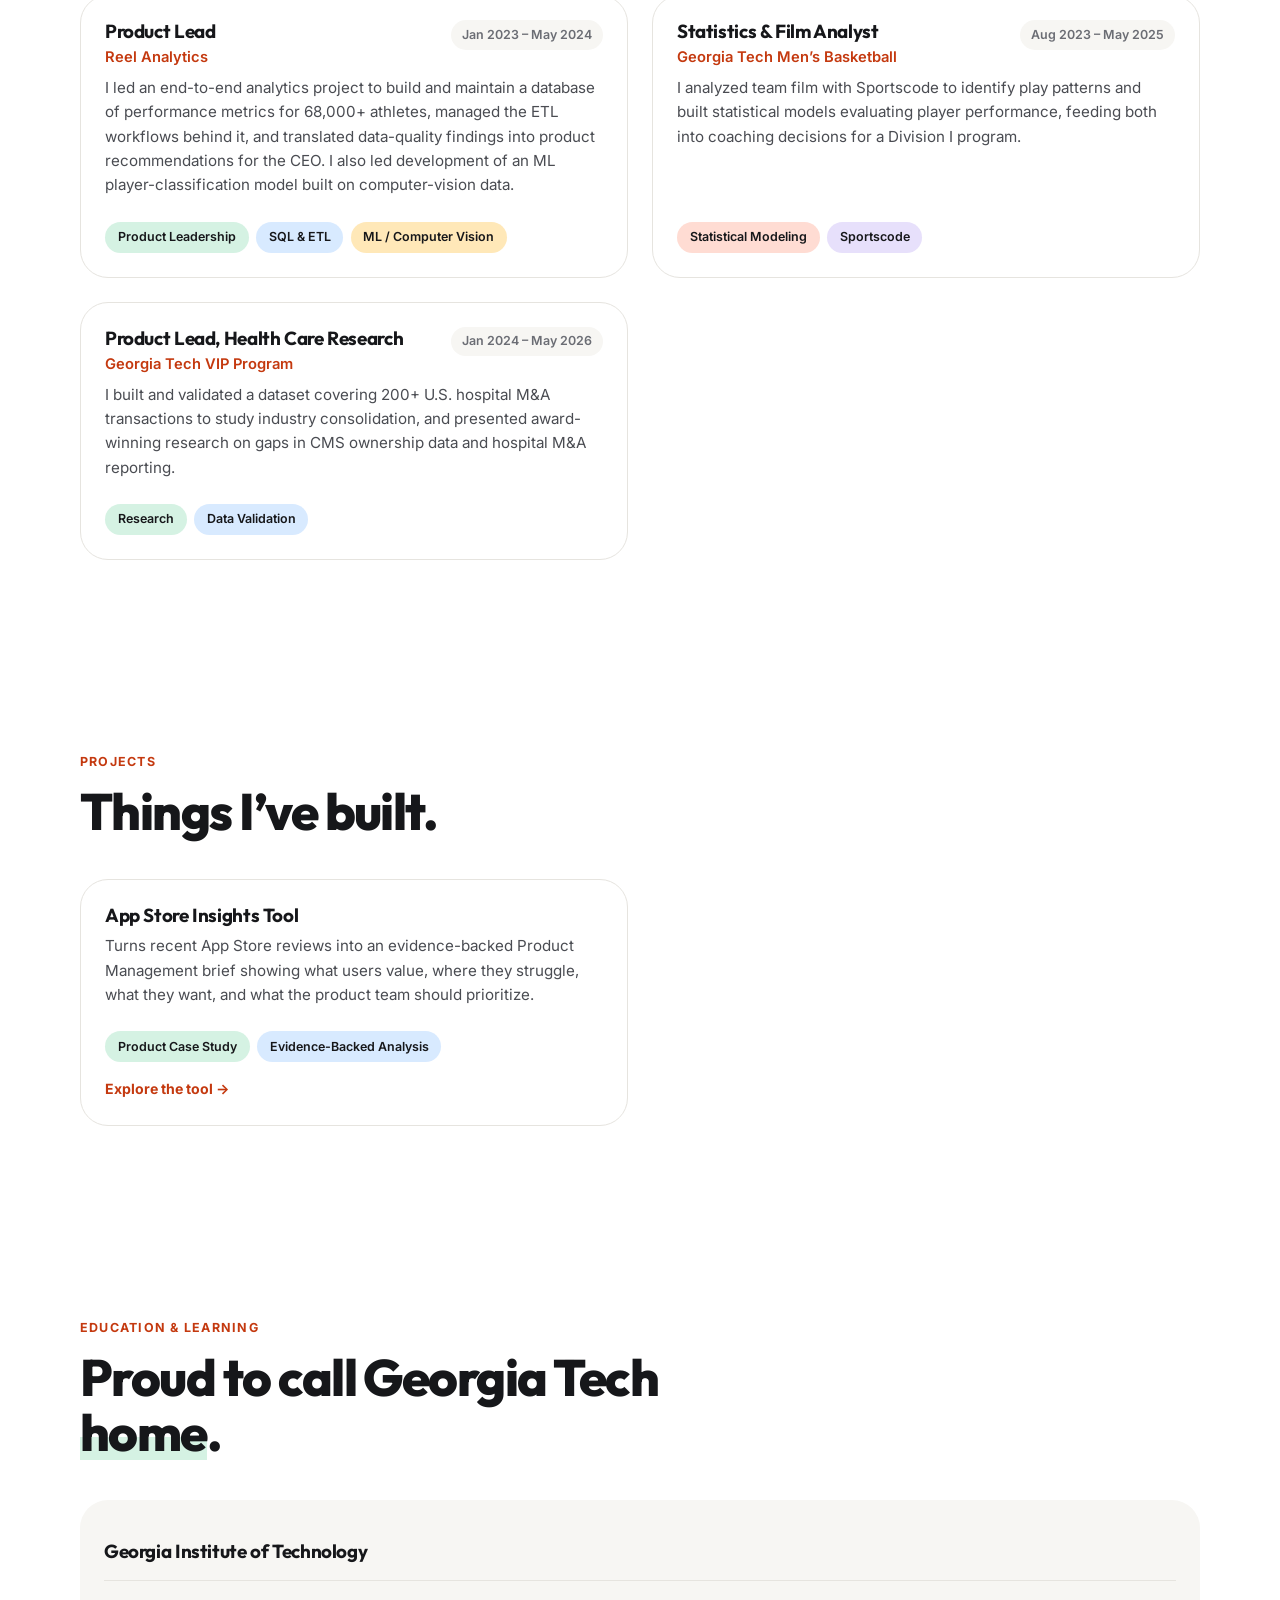
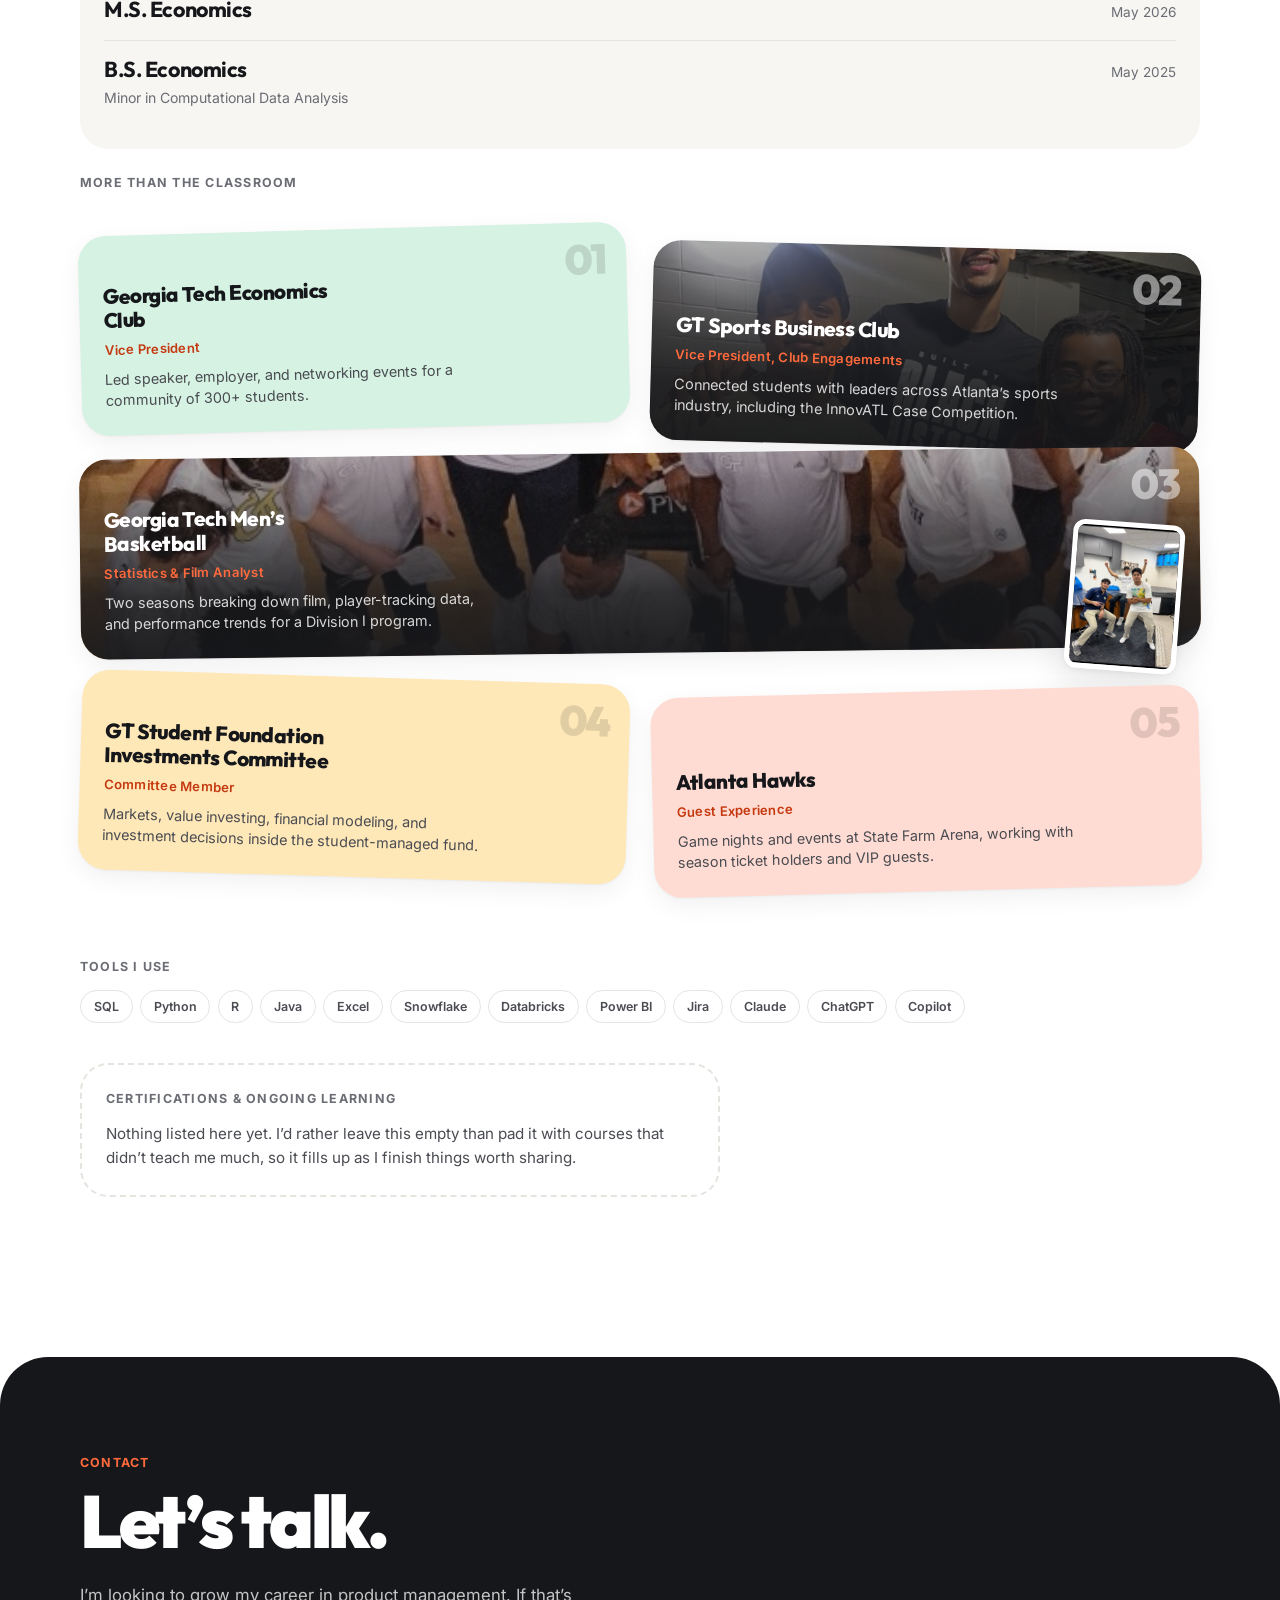
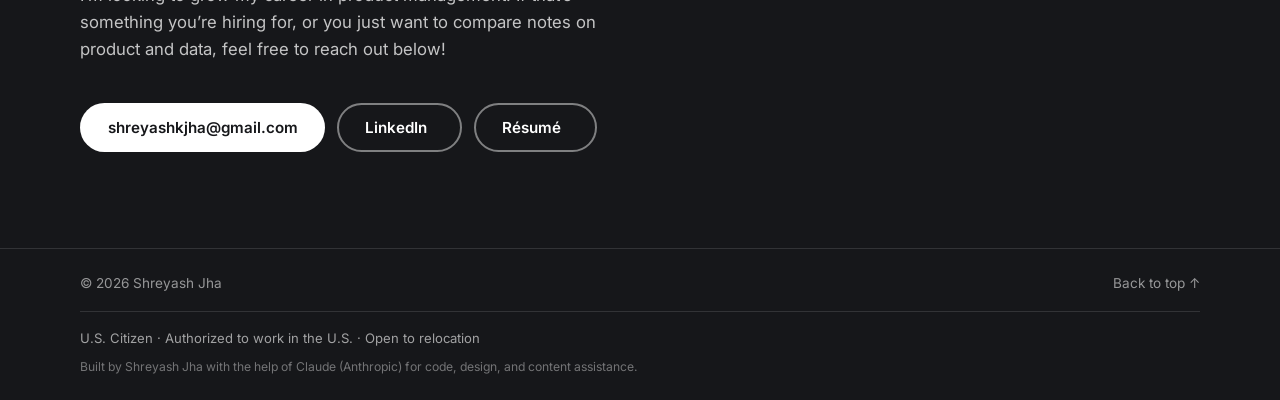
==== commit 0374a749: "Website update 2026-08-26 09:44:12" ====
--- a/index.html
+++ b/index.html
@@ -1,10 +1,10 @@
 <!DOCTYPE html>
-<html lang="en" class="is-locked">
+<html lang="en">
 <head>
 <meta charset="UTF-8">
 <meta name="viewport" content="width=device-width, initial-scale=1.0">
 <title>Shreyash Jha — Product &amp; Analytics</title>
-<meta name="description" content="Shreyash Jha is a product and analytics professional at Inspire Brands, finishing an M.S. in Economics at Georgia Tech. Experience, resume, and contact.">
+<meta name="description" content="Shreyash Jha is a product and analytics professional at Inspire Brands and a Georgia Tech M.S./B.S. Economics graduate. Experience, resume, and contact.">
 <meta name="color-scheme" content="light">
 <meta name="theme-color" content="#FFFFFF">
 
@@ -32,55 +32,6 @@
 </head>
 <body>
 
-<div class="lock-screen" id="lock-screen" role="dialog" aria-modal="true" aria-labelledby="lock-title">
-  <div class="lock-bg" aria-hidden="true"></div>
-  <div class="lock-panel">
-    <p class="lock-eyebrow" id="lock-title">Shreyash&rsquo;s site</p>
-    <h1 class="lock-heading">Enter Passcode</h1>
-
-    <div class="lock-passcode">
-      <div class="lock-dots" aria-hidden="true">
-        <span class="lock-dot" data-dot></span>
-        <span class="lock-dot" data-dot></span>
-        <span class="lock-dot" data-dot></span>
-        <span class="lock-dot" data-dot></span>
-      </div>
-      <label class="sr-only" for="passcode-input">4-digit passcode</label>
-      <input
-        class="lock-input"
-        type="tel"
-        inputmode="numeric"
-        pattern="[0-9]*"
-        autocomplete="off"
-        maxlength="4"
-        id="passcode-input"
-        aria-describedby="lock-error">
-    </div>
-
-    <p class="lock-error" id="lock-error" role="alert"></p>
-
-    <div class="lock-keypad" aria-hidden="true">
-      <button type="button" class="lock-key" data-digit="1">1</button>
-      <button type="button" class="lock-key" data-digit="2">2</button>
-      <button type="button" class="lock-key" data-digit="3">3</button>
-      <button type="button" class="lock-key" data-digit="4">4</button>
-      <button type="button" class="lock-key" data-digit="5">5</button>
-      <button type="button" class="lock-key" data-digit="6">6</button>
-      <button type="button" class="lock-key" data-digit="7">7</button>
-      <button type="button" class="lock-key" data-digit="8">8</button>
-      <button type="button" class="lock-key" data-digit="9">9</button>
-      <span class="lock-key lock-key-spacer"></span>
-      <button type="button" class="lock-key" data-digit="0">0</button>
-      <button type="button" class="lock-key lock-key-delete" data-action="delete">
-        <span class="sr-only">Delete</span>
-        <span aria-hidden="true">⌫</span>
-      </button>
-    </div>
-  </div>
-</div>
-
-<div id="site-content" inert>
-
 <a class="skip-link" href="#main">Skip to content</a>
 
 <header class="site-header">
@@ -91,12 +42,15 @@
       <ul>
         <li><a href="#about">About</a></li>
         <li><a href="#experience">Experience</a></li>
+        <li><a href="#projects">Projects</a></li>
         <li><a href="#education">Education</a></li>
-        <li><a href="#contact">Contact</a></li>
-        <li class="nav-resume-item">
-          <a class="btn btn-dark btn-sm" href="assets/shreyash-jha-resume.pdf" target="_blank" rel="noopener">
+        <li>
+          <a href="assets/shreyash-jha-resume.pdf" target="_blank" rel="noopener">
             Résumé<span class="sr-only"> (PDF, opens in new tab)</span>
           </a>
+        </li>
+        <li class="nav-cta-item">
+          <a class="btn btn-dark btn-sm" href="#contact">Contact</a>
         </li>
       </ul>
     </nav>
@@ -114,11 +68,10 @@
     <div class="wrap hero-grid">
 
       <div class="hero-copy">
-        <p class="eyebrow"><span class="pulse" aria-hidden="true"></span> Atlanta, GA · Open to APM roles</p>
+        <p class="eyebrow"><span class="pulse" aria-hidden="true"></span> Atlanta, GA</p>
 
         <h1 class="hero-title">
-          I make data<br>
-          make <span class="hl">sense</span>.
+          Hi, I&rsquo;m <span class="hl">Shreyash Jha</span>!
         </h1>
 
         <p class="hero-sub">
@@ -127,8 +80,9 @@
         </p>
 
         <p class="hero-desc">
-          I&rsquo;m finishing an M.S. in Economics at Georgia Tech. Most of my work lives where
-          customer behavior, experiments, and business strategy overlap.
+          I&rsquo;m a Product Analyst at Inspire Brands and a recent Georgia Tech grad with an
+          M.S. and B.S. in Economics. I&rsquo;m eager to keep learning and willing to go above and
+          beyond to provide value with every opportunity.
         </p>
 
         <div class="hero-actions">
@@ -159,7 +113,7 @@
 
   <section class="stats-band" aria-labelledby="stats-heading">
     <div class="wrap">
-      <h2 id="stats-heading" class="band-title">The numbers I&rsquo;ve worked behind</h2>
+      <h2 id="stats-heading" class="band-title">The scale I&rsquo;ve operated at</h2>
       <ul class="stats-grid">
         <li class="stat">
           <p class="stat-num">200M+</p>
@@ -187,34 +141,38 @@
         <p class="kicker">About</p>
         <h2 class="section-title">Economics taught me to ask <span class="hl hl-mint">why</span> first.</h2>
         <p>
-          I started in economics because I liked the discipline of understanding why something
-          happened before deciding what to do about it. That instinct followed me into data:
-          first building a performance database for 68,000+ athletes at Reel Analytics, then
-          evaluating technology and risk controls for a streaming platform used by 150 million
-          people at PwC, and now working inside Inspire Brands&rsquo; loyalty and personalization
-          programs.
+          I started in economics because I was drawn to the frameworks it gives you for
+          organizing complex problems, understanding tradeoffs, and making decisions with
+          incomplete information. That way of thinking has shaped how I approach every role
+          since.
         </p>
         <p>
-          The question I work on has shifted from &ldquo;what happened&rdquo; to &ldquo;what
-          should we build.&rdquo; That shift is what pulled me toward product management. The
-          parts of the job I like best are the ones that feel like economics: deciding what&rsquo;s
-          actually worth prioritizing, testing an assumption before spending real resources on
-          it, and turning a business problem into something an engineering team can build.
+          A recurring theme in my work has been taking something messy and making it useful.
+          I&rsquo;ve brought together fragmented data from different sources, defined the structure
+          behind it, and helped turn it into scalable products and systems that people can
+          actually use. Those experiences taught me that I enjoy the earliest stages of building
+          most: understanding the problem, deciding what matters, testing assumptions, and
+          creating something from zero that can grow.
         </p>
         <p>
-          Outside of that I follow basketball closely enough that I spent two seasons breaking
-          down film for Georgia Tech&rsquo;s Division I program.
+          That is what pulled me toward product management. I like working at the intersection of
+          users, data, business strategy, and technology, especially when the problem is ambiguous
+          and the path forward has to be created rather than followed.
+        </p>
+        <p>
+          Outside of work, I&rsquo;m a lifelong basketball fan and spent two seasons breaking down
+          film for Georgia Tech&rsquo;s Division I program.
         </p>
       </div>
 
       <div class="about-media">
         <figure class="photo-card photo-card-tilt-a">
-          <img src="assets/img/grad-masters.jpg" alt="Shreyash Jha at Georgia Tech commencement" width="1200" height="855" loading="lazy" decoding="async">
-          <figcaption>Georgia Tech commencement</figcaption>
+          <img src="assets/img/grad-bachelors.jpg" alt="Shreyash Jha shaking hands with the Georgia Tech president at his bachelor's commencement" width="1200" height="798" loading="lazy" decoding="async">
+          <figcaption>B.S. Economics &middot; Commencement</figcaption>
         </figure>
         <figure class="photo-card photo-card-tilt-b">
-          <img src="assets/img/grad-ivanallen.jpg" alt="Shreyash Jha at the Georgia Tech Ivan Allen College ceremony" width="1200" height="798" loading="lazy" decoding="async">
-          <figcaption>Ivan Allen College ceremony</figcaption>
+          <img src="assets/img/grad-masters.jpg" alt="Shreyash Jha at Georgia Tech commencement" width="1200" height="855" loading="lazy" decoding="async">
+          <figcaption>M.S. Economics &middot; Commencement</figcaption>
         </figure>
       </div>
     </div>
@@ -380,20 +338,108 @@
     </div>
   </section>
 
+  <section id="projects" class="section reveal">
+    <div class="wrap">
+      <p class="kicker">Projects</p>
+      <h2 class="section-title">Things I&rsquo;ve built.</h2>
+
+      <ol class="cards">
+
+        <li>
+          <a class="card project-card" href="projects/app-store-insights/index.html">
+            <div class="card-head">
+              <p class="card-role">App Store Insights Tool</p>
+            </div>
+            <p class="card-desc">
+              Turns recent App Store reviews into an evidence-backed Product Management brief
+              showing what users value, where they struggle, what they want, and what the
+              product team should prioritize.
+            </p>
+            <ul class="chips">
+              <li class="chip chip-mint">Product Case Study</li>
+              <li class="chip chip-sky">Evidence-Backed Analysis</li>
+            </ul>
+            <p class="card-cta">Explore the tool <span aria-hidden="true">&rarr;</span></p>
+          </a>
+        </li>
+
+      </ol>
+    </div>
+  </section>
+
   <section id="education" class="section reveal">
     <div class="wrap">
       <p class="kicker">Education &amp; Learning</p>
-      <h2 class="section-title">Georgia Tech, twice.</h2>
+      <h2 class="section-title">Proud to call Georgia Tech <span class="hl hl-mint">home</span>.</h2>
 
       <div class="edu-card">
-        <div class="edu-main">
-          <p class="card-role">Georgia Institute of Technology</p>
-          <ul class="edu-degrees">
-            <li><strong>M.S. Economics</strong> <span>May 2026</span></li>
-            <li><strong>B.S. Economics</strong>, Minor in Computational Data Analysis <span>May 2025</span></li>
-          </ul>
-        </div>
-        <p class="edu-gpa"><span>GPA</span> 3.62<span class="edu-gpa-max">/4.00</span></p>
+        <p class="card-role edu-school">Georgia Institute of Technology</p>
+        <ul class="edu-degrees">
+          <li>
+            <span class="edu-degree">M.S. Economics</span>
+            <span class="edu-year">May 2026</span>
+          </li>
+          <li>
+            <span class="edu-degree">B.S. Economics</span>
+            <span class="edu-minor">Minor in Computational Data Analysis</span>
+            <span class="edu-year">May 2025</span>
+          </li>
+        </ul>
+      </div>
+
+      <div class="beyond">
+        <p class="beyond-label">More than the classroom</p>
+        <ul class="beyond-grid">
+
+          <li class="beyond-tile beyond-mint">
+            <span class="beyond-index" aria-hidden="true">01</span>
+            <div class="beyond-content">
+              <p class="beyond-org">Georgia Tech Economics Club</p>
+              <p class="beyond-role">Vice President</p>
+              <p class="beyond-desc">Led speaker, employer, and networking events for a community of 300+ students.</p>
+            </div>
+          </li>
+
+          <li class="beyond-tile beyond-photo">
+            <img class="beyond-bg" src="assets/img/gt-sportsbiz.jpg" alt="Shreyash Jha with NBA player John Collins at a GT Sports Business Club event" width="505" height="700" loading="lazy" decoding="async">
+            <span class="beyond-index" aria-hidden="true">02</span>
+            <div class="beyond-content">
+              <p class="beyond-org">GT Sports Business Club</p>
+              <p class="beyond-role">Vice President, Club Engagements</p>
+              <p class="beyond-desc">Connected students with leaders across Atlanta&rsquo;s sports industry, including the InnovATL Case Competition.</p>
+            </div>
+          </li>
+
+          <li class="beyond-tile beyond-photo beyond-wide">
+            <img class="beyond-bg" src="assets/img/gt-basketball.jpg" alt="Georgia Tech men's basketball team huddle during a game" width="616" height="700" loading="lazy" decoding="async">
+            <img class="beyond-polaroid" src="assets/img/gt-managers.jpg" alt="Shreyash Jha with fellow Georgia Tech basketball managers" width="505" height="700" loading="lazy" decoding="async">
+            <span class="beyond-index" aria-hidden="true">03</span>
+            <div class="beyond-content">
+              <p class="beyond-org">Georgia Tech Men&rsquo;s Basketball</p>
+              <p class="beyond-role">Statistics &amp; Film Analyst</p>
+              <p class="beyond-desc">Two seasons breaking down film, player-tracking data, and performance trends for a Division I program.</p>
+            </div>
+          </li>
+
+          <li class="beyond-tile beyond-butter">
+            <span class="beyond-index" aria-hidden="true">04</span>
+            <div class="beyond-content">
+              <p class="beyond-org">GT Student Foundation Investments Committee</p>
+              <p class="beyond-role">Committee Member</p>
+              <p class="beyond-desc">Markets, value investing, financial modeling, and investment decisions inside the student-managed fund.</p>
+            </div>
+          </li>
+
+          <li class="beyond-tile beyond-blush">
+            <span class="beyond-index" aria-hidden="true">05</span>
+            <div class="beyond-content">
+              <p class="beyond-org">Atlanta Hawks</p>
+              <p class="beyond-role">Guest Experience</p>
+              <p class="beyond-desc">Game nights and events at State Farm Arena, working with season ticket holders and VIP guests.</p>
+            </div>
+          </li>
+
+        </ul>
       </div>
 
       <div class="toolbelt">
@@ -424,18 +470,14 @@
     </div>
   </section>
 
-  <!-- Future: Projects / Case Studies section slots in here.
-       Use the `.cards` + `.card` pattern above for the index grid, and give each
-       project its own page under /projects/ for the full problem → research →
-       decisions → tradeoffs → results write-up. -->
-
   <section id="contact" class="contact-band">
     <div class="wrap contact-inner">
       <p class="kicker kicker-light">Contact</p>
       <h2 class="contact-title">Let&rsquo;s talk.</h2>
       <p class="contact-lead">
-        I&rsquo;m looking for Associate Product Manager and early-career PM roles for 2026. If
-        that&rsquo;s you, or you just want to compare notes on product and data, my inbox is open.
+        I&rsquo;m looking to grow my career in product management. If that&rsquo;s something you&rsquo;re
+        hiring for, or you just want to compare notes on product and data, feel free to reach
+        out below!
       </p>
       <div class="contact-actions">
         <a class="btn btn-light" href="mailto:shreyashkjha@gmail.com">shreyashkjha@gmail.com</a>
@@ -452,13 +494,18 @@
 </main>
 
 <footer class="site-footer">
-  <div class="wrap footer-inner">
-    <p>© <span id="year">2026</span> Shreyash Jha</p>
-    <a href="#top">Back to top ↑</a>
+  <div class="wrap">
+    <div class="footer-inner">
+      <p>© <span id="year">2026</span> Shreyash Jha</p>
+      <a href="#top">Back to top ↑</a>
+    </div>
+    <p class="footer-status">U.S. Citizen &middot; Authorized to work in the U.S. &middot; Open to relocation</p>
+    <p class="footer-disclosure">
+      Built by Shreyash Jha with the help of Claude (Anthropic) for code, design, and content
+      assistance.
+    </p>
   </div>
 </footer>
-
-</div>
 
 <script src="script.js"></script>
 </body>
--- a/styles.css
+++ b/styles.css
@@ -257,7 +257,7 @@
   font-weight: 600;
 }
 
-.nav-resume-item { margin-left: 0.4rem; }
+.nav-cta-item { margin-left: 0.4rem; }
 
 /* Hamburger — shown only on narrow screens */
 .nav-toggle {
@@ -329,8 +329,8 @@
     font-size: 1rem;
   }
 
-  .nav-resume-item { margin: 0.6rem 0 0; }
-  .nav-resume-item .btn { width: 100%; }
+  .nav-cta-item { margin: 0.6rem 0 0; }
+  .nav-cta-item .btn { width: 100%; }
 }
 
 /* ---------------------------------------------------------------
@@ -721,6 +721,19 @@
   margin-bottom: var(--s3);
 }
 
+.project-card { cursor: pointer; }
+
+.card-cta {
+  font-size: 0.88rem;
+  font-weight: 700;
+  color: var(--accent-text);
+  margin-top: auto;
+  padding-top: var(--s2);
+  transition: gap 0.2s var(--ease);
+}
+.project-card:hover .card-cta span { transform: translateX(3px); }
+.card-cta span { display: inline-block; transition: transform 0.2s var(--ease); }
+
 /* ---------------------------------------------------------------
    Chips
 --------------------------------------------------------------- */
@@ -758,53 +771,226 @@
 --------------------------------------------------------------- */
 
 .edu-card {
-  display: flex;
-  flex-wrap: wrap;
-  align-items: center;
-  justify-content: space-between;
-  gap: var(--s3);
   background: var(--paper-soft);
   border-radius: var(--r-lg);
   padding: var(--s4) var(--s3);
-  margin-bottom: var(--s4);
-}
-
-.edu-degrees { margin-top: 0.6rem; }
-
+  margin-bottom: var(--s3);
+}
+
+.edu-school { margin-bottom: var(--s2); }
+
+.edu-degrees {
+  display: grid;
+  gap: var(--s2);
+}
+
+/* Each degree: name (+ optional minor) on the left, year pinned right. */
 .edu-degrees li {
-  color: var(--ink-soft);
-  font-size: 0.95rem;
-  padding: 0.2rem 0;
-}
-
-.edu-degrees strong { color: var(--ink); font-weight: 600; }
-
-.edu-degrees span {
+  display: grid;
+  grid-template-columns: 1fr auto;
+  align-items: baseline;
+  gap: 0.2rem var(--s2);
+  padding-top: var(--s2);
+  border-top: 1px solid var(--line);
+}
+
+.edu-degree {
+  font-family: var(--font-display);
+  font-weight: 700;
+  font-size: 1.35rem;
+  letter-spacing: -0.02em;
+  line-height: 1.2;
+}
+
+.edu-minor {
+  grid-column: 1;
+  color: var(--ink-faint);
+  font-size: 0.88rem;
+}
+
+.edu-year {
+  grid-column: 2;
+  grid-row: 1;
   color: var(--ink-faint);
   font-size: 0.85rem;
-  margin-left: 0.35rem;
-}
-
-.edu-gpa {
+  white-space: nowrap;
+}
+
+/* ---------------------------------------------------------------
+   Education — "More than the classroom"
+   Tilted, overlapping sticker-cards. Deliberately louder and more
+   playful than the Experience cards: these are the things done
+   alongside school, not five more jobs, and the section doubles as
+   a small demonstration of layout/interaction craft.
+--------------------------------------------------------------- */
+
+.beyond { margin-bottom: var(--s4); }
+
+.beyond-label {
+  font-size: 0.78rem;
+  font-weight: 700;
+  text-transform: uppercase;
+  letter-spacing: 0.1em;
+  color: var(--ink-faint);
+  margin-bottom: var(--s3);
+}
+
+.beyond-grid {
+  display: grid;
+  grid-template-columns: 1fr;
+  gap: var(--s3);
+}
+
+@media (min-width: 720px) {
+  .beyond-grid {
+    grid-template-columns: repeat(2, 1fr);
+    /* Extra room so rotated corners and the polaroid never clip. */
+    padding: 0.75rem 1.25rem 2.5rem;
+    margin: 0 -1.25rem;
+  }
+  .beyond-wide { grid-column: 1 / -1; }
+}
+
+.beyond-tile {
+  position: relative;
+  display: flex;
+  flex-direction: column;
+  justify-content: flex-end;
+  min-height: 12.5rem;
+  padding: var(--s3);
+  border-radius: var(--r-lg);
+  box-shadow: var(--shadow-card);
+  transition: transform 0.4s var(--ease), box-shadow 0.4s var(--ease);
+}
+
+.beyond-mint   { background: var(--mint); }
+.beyond-butter { background: var(--butter); }
+.beyond-blush  { background: var(--blush); }
+
+/* Photo tiles: full-bleed image, scrim, white type. */
+.beyond-photo { color: #fff; }
+
+.beyond-bg {
+  position: absolute;
+  inset: 0;
+  width: 100%;
+  height: 100%;
+  object-fit: cover;
+  object-position: center 30%;
+  border-radius: inherit;
+}
+
+.beyond-photo::after {
+  content: "";
+  position: absolute;
+  inset: 0;
+  border-radius: inherit;
+  background: linear-gradient(
+    180deg,
+    rgba(22, 23, 26, 0.30) 0%,
+    rgba(22, 23, 26, 0.62) 38%,
+    rgba(22, 23, 26, 0.88) 70%,
+    rgba(22, 23, 26, 0.95) 100%
+  );
+}
+
+.beyond-content { position: relative; z-index: 2; }
+
+/* Oversized numeral, top-right */
+.beyond-index {
+  position: absolute;
+  top: 1rem;
+  right: 1.25rem;
+  z-index: 2;
+  font-family: var(--font-display);
+  font-weight: 900;
+  font-size: 2.6rem;
+  line-height: 1;
+  letter-spacing: -0.04em;
+  color: rgba(22, 23, 26, 0.13);
+}
+
+.beyond-photo .beyond-index { color: rgba(255, 255, 255, 0.5); }
+
+.beyond-org {
   font-family: var(--font-display);
   font-weight: 800;
-  font-size: 2.2rem;
-  letter-spacing: -0.03em;
-  line-height: 1;
-}
-
-.edu-gpa > span:first-child {
-  display: block;
-  font-family: var(--font-body);
-  font-size: 0.72rem;
-  font-weight: 700;
-  letter-spacing: 0.12em;
-  text-transform: uppercase;
-  color: var(--ink-faint);
-  margin-bottom: 0.35rem;
-}
-
-.edu-gpa-max { font-size: 1.1rem; color: var(--ink-faint); }
+  font-size: 1.3rem;
+  line-height: 1.15;
+  letter-spacing: -0.025em;
+  max-width: 18ch;
+}
+
+.beyond-role {
+  font-weight: 600;
+  font-size: 0.82rem;
+  letter-spacing: 0.02em;
+  color: var(--accent-text);
+  margin-top: 0.45rem;
+}
+
+.beyond-photo .beyond-role { color: var(--accent); }
+
+.beyond-desc {
+  font-size: 0.9rem;
+  line-height: 1.5;
+  color: var(--ink-soft);
+  margin-top: 0.5rem;
+  max-width: 44ch;
+}
+
+.beyond-photo .beyond-desc { color: rgba(255, 255, 255, 0.82); }
+
+/* Small tilted print overlapping the wide basketball tile. */
+.beyond-polaroid {
+  position: absolute;
+  z-index: 3;
+  width: 7rem;
+  aspect-ratio: 3 / 4;
+  object-fit: cover;
+  right: 1.25rem;
+  bottom: -1.5rem;
+  border: 5px solid var(--paper);
+  border-radius: var(--r-sm);
+  box-shadow: var(--shadow-lift);
+  transform: rotate(5deg);
+  transition: transform 0.4s var(--ease);
+}
+
+/* On narrow screens it sits inside the card instead of overhanging,
+   with the copy padded clear of it, so the photo is never lost. */
+@media (max-width: 719px) {
+  .beyond-polaroid {
+    width: 4.75rem;
+    right: 0.9rem;
+    bottom: 0.9rem;
+    border-width: 4px;
+  }
+  .beyond-wide { padding-right: 6.25rem; }
+}
+
+@media (min-width: 720px) {
+  /* Alternating tilt + vertical stagger. */
+  .beyond-tile:nth-child(1) { transform: rotate(-1.6deg); }
+  .beyond-tile:nth-child(2) { transform: rotate(1.5deg) translateY(1.1rem); }
+  .beyond-tile:nth-child(3) { transform: rotate(-0.7deg); }
+  .beyond-tile:nth-child(4) { transform: rotate(1.7deg); }
+  .beyond-tile:nth-child(5) { transform: rotate(-1.5deg) translateY(0.9rem); }
+}
+
+@media (min-width: 720px) and (hover: hover) {
+  .beyond-tile:hover {
+    transform: rotate(0deg) translateY(-6px) scale(1.015);
+    box-shadow: var(--shadow-lift);
+    z-index: 4;
+  }
+  .beyond-tile:hover .beyond-polaroid { transform: rotate(-3deg) scale(1.06); }
+}
+
+@media (prefers-reduced-motion: reduce) {
+  .beyond-tile,
+  .beyond-polaroid { transition: none; }
+}
 
 .toolbelt { margin-bottom: var(--s4); }
 
@@ -886,193 +1072,18 @@
 .footer-inner a { transition: color 0.2s var(--ease); }
 .footer-inner a:hover { color: #FFFFFF; }
 
-/* ===============================================================
-   Lock screen
-   Client-side gate only — the passcode ships in script.js and is
-   visible to anyone who views source. Keeps casual visitors and
-   crawlers out before launch; not a real access control.
-   =============================================================== */
-
-html.is-locked,
-html.is-locked body {
-  overflow: hidden;
-  height: 100%;
-}
-
-#site-content { display: contents; }
-
-.lock-screen {
-  position: fixed;
-  inset: 0;
-  z-index: 1000;
-  display: flex;
-  align-items: center;
-  justify-content: center;
-  padding: 1.5rem;
-  opacity: 1;
-  /* Opaque base so the blurred photo's self-fading edges (a CSS filter
-     artifact — blur() fades an element toward transparency at its own
-     edges) reveal solid ink instead of the page underneath. */
-  background: var(--ink);
-  overflow: hidden;
-  transition: opacity 0.5s var(--ease);
-}
-
-.lock-screen[hidden] { display: none; }
-
-.lock-screen.is-unlocking {
-  opacity: 0;
-  pointer-events: none;
-}
-
-.lock-bg {
-  position: absolute;
-  inset: 0;
-  background:
-    linear-gradient(180deg, rgba(10, 9, 8, 0.55), rgba(10, 9, 8, 0.78)),
-    url("assets/img/headshot.jpg") center 20% / cover no-repeat;
-  filter: blur(28px) saturate(1.05);
-  transform: scale(1.3);
-}
-
-.lock-panel {
-  position: relative;
-  width: 100%;
-  max-width: 20rem;
-  display: flex;
-  flex-direction: column;
-  align-items: center;
-  text-align: center;
-  color: #FFFFFF;
-}
-
-.lock-eyebrow {
-  font-size: 0.85rem;
-  font-weight: 600;
-  color: rgba(255, 255, 255, 0.75);
-  letter-spacing: 0.02em;
-  margin-bottom: 0.4rem;
-}
-
-.lock-heading {
-  font-family: var(--font-display);
-  font-weight: 700;
-  font-size: 1.5rem;
-  letter-spacing: -0.01em;
-  margin-bottom: var(--s4);
-}
-
-.lock-passcode {
-  position: relative;
-  margin-bottom: 0.9rem;
-}
-
-.lock-dots {
-  display: flex;
-  gap: 1.1rem;
-}
-
-.lock-dot {
-  width: 14px;
-  height: 14px;
-  border-radius: 50%;
-  border: 1.5px solid rgba(255, 255, 255, 0.85);
-  background: transparent;
-  transition: background-color 0.15s var(--ease), transform 0.15s var(--ease);
-}
-
-.lock-dot.is-filled {
-  background: #FFFFFF;
-  transform: scale(1.05);
-}
-
-.lock-dots.has-error .lock-dot.is-filled {
-  background: var(--accent);
-  border-color: var(--accent);
-}
-
-.js .lock-dots.has-error {
-  animation: lock-shake 0.4s;
-}
-
-@keyframes lock-shake {
-  10%, 90% { transform: translateX(-1px); }
-  20%, 80% { transform: translateX(2px); }
-  30%, 50%, 70% { transform: translateX(-5px); }
-  40%, 60% { transform: translateX(5px); }
-}
-
-.lock-input {
-  position: absolute;
-  inset: -0.6rem;
-  width: calc(100% + 1.2rem);
-  height: calc(100% + 1.2rem);
-  opacity: 0;
-  border: 0;
-  padding: 0;
-  background: transparent;
-  color: transparent;
-  caret-color: transparent;
-}
-
-.lock-input:focus-visible {
-  opacity: 1;
-  outline: 2px solid #FFFFFF;
-  outline-offset: 6px;
-  border-radius: var(--r-pill);
-}
-
-.lock-error {
-  min-height: 1.3rem;
-  font-size: 0.85rem;
-  font-weight: 500;
-  color: var(--accent);
-  margin-bottom: var(--s3);
-}
-
-.lock-keypad {
-  display: grid;
-  grid-template-columns: repeat(3, 4.4rem);
-  gap: 1.1rem;
-  justify-content: center;
-}
-
-.lock-key {
-  width: 4.4rem;
-  height: 4.4rem;
-  border-radius: 50%;
-  border: none;
-  background: rgba(255, 255, 255, 0.14);
-  color: #FFFFFF;
-  font-family: var(--font-display);
-  font-size: 1.5rem;
-  font-weight: 600;
-  display: flex;
-  align-items: center;
-  justify-content: center;
-  cursor: pointer;
-  transition: background-color 0.15s var(--ease), transform 0.15s var(--ease);
-  -webkit-backdrop-filter: blur(6px);
-  backdrop-filter: blur(6px);
-}
-
-.lock-key:hover { background: rgba(255, 255, 255, 0.24); }
-.lock-key:active { transform: scale(0.94); background: rgba(255, 255, 255, 0.3); }
-
-.lock-key:focus-visible {
-  outline: 2px solid #FFFFFF;
-  outline-offset: 3px;
-}
-
-.lock-key-spacer {
-  background: transparent;
-  cursor: default;
-  pointer-events: none;
-}
-
-.lock-key-delete { font-size: 1.15rem; font-weight: 400; }
-
-@media (max-width: 360px) {
-  .lock-keypad { grid-template-columns: repeat(3, 4rem); gap: 0.9rem; }
-  .lock-key { width: 4rem; height: 4rem; }
-}
+.footer-status {
+  margin-top: var(--s2);
+  padding-top: var(--s2);
+  border-top: 1px solid rgba(255, 255, 255, 0.12);
+  font-size: 0.82rem;
+  color: rgba(255, 255, 255, 0.6);
+}
+
+.footer-disclosure {
+  margin-top: 0.5rem;
+  font-size: 0.76rem;
+  color: rgba(255, 255, 255, 0.4);
+  max-width: 42rem;
+}
+
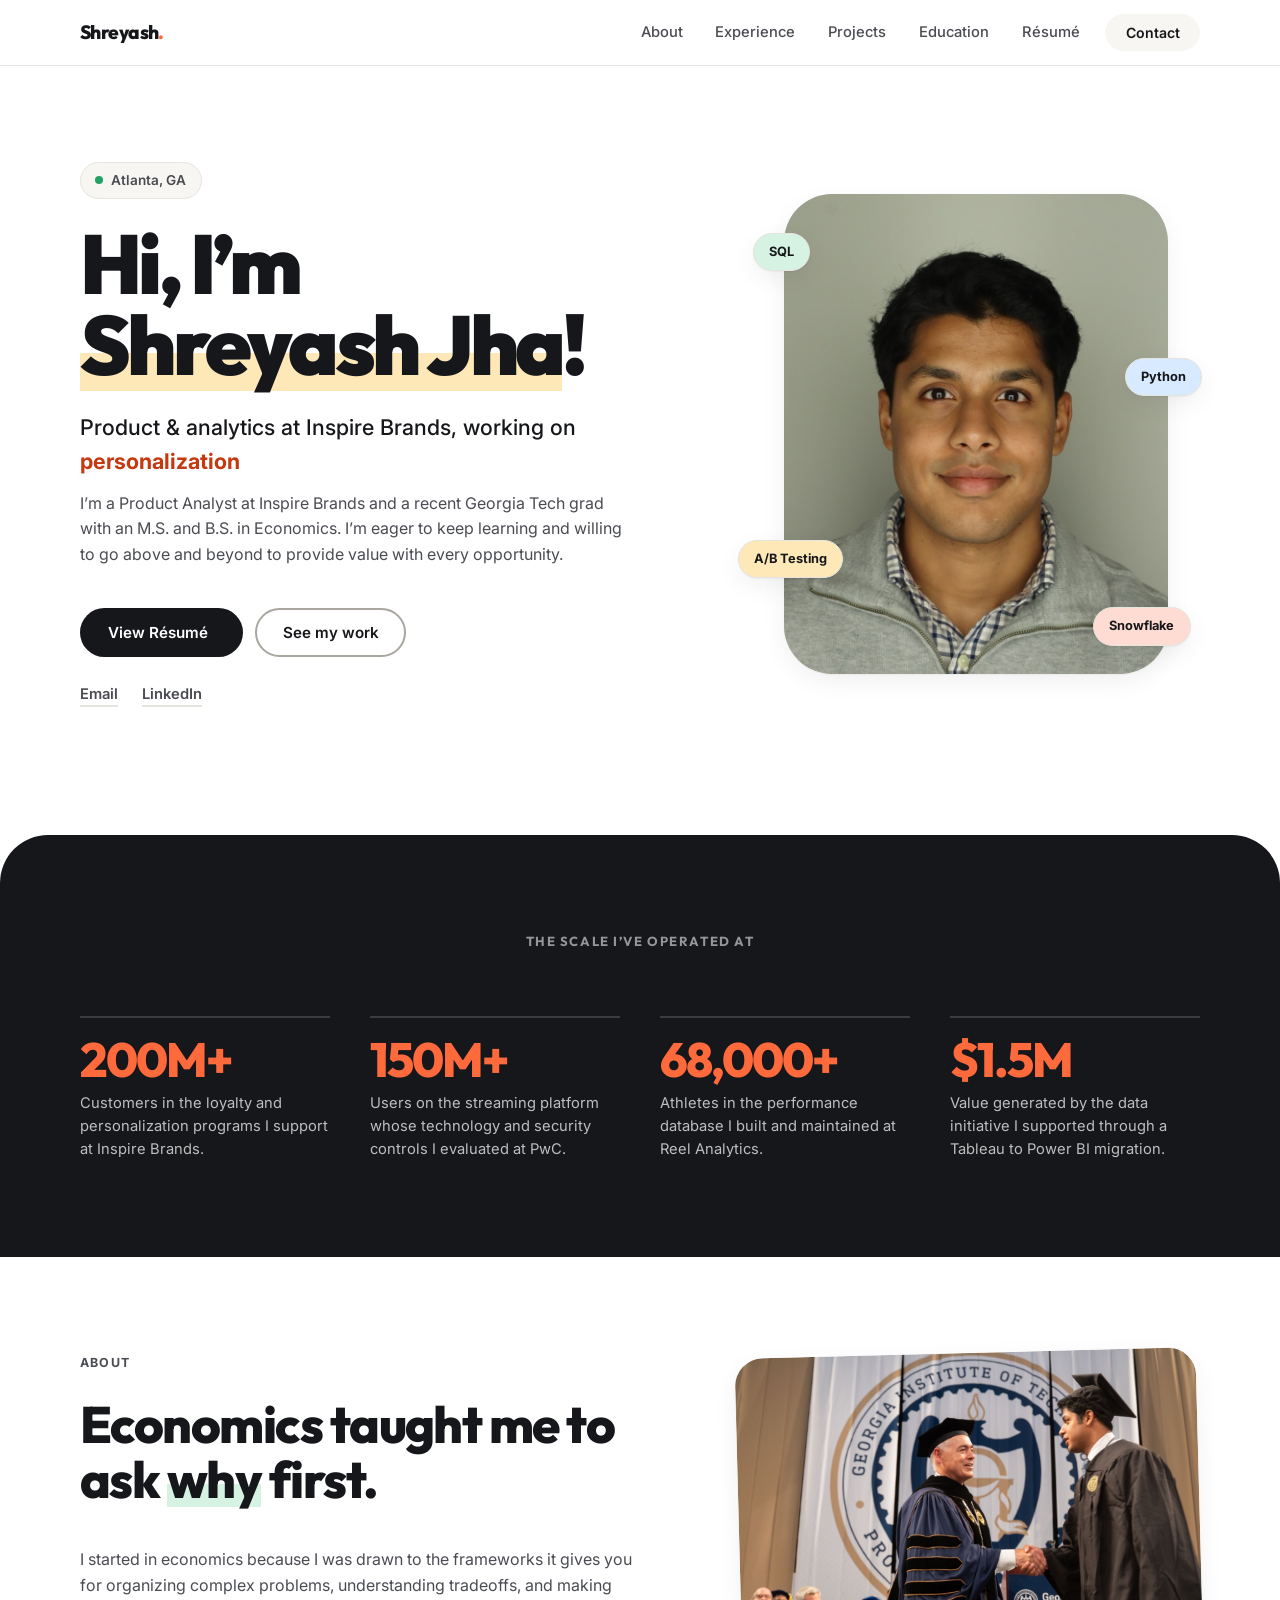
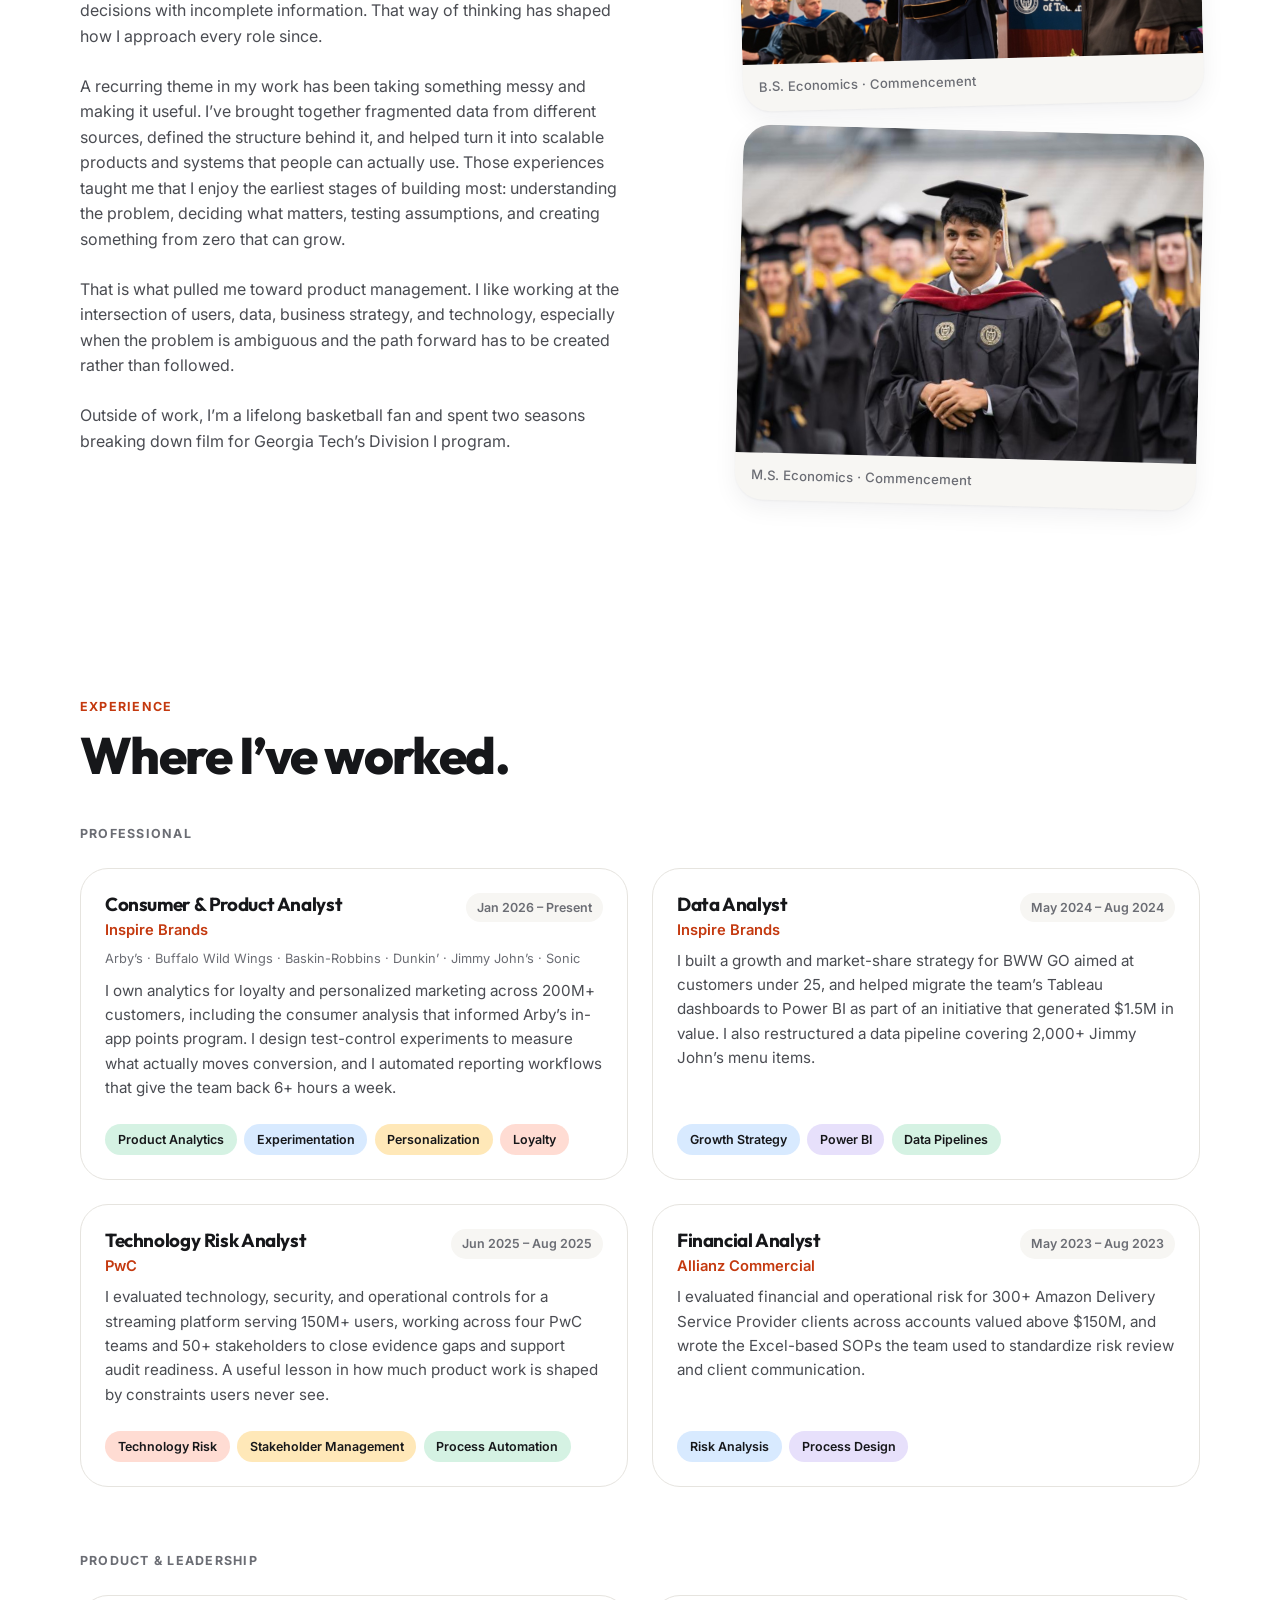
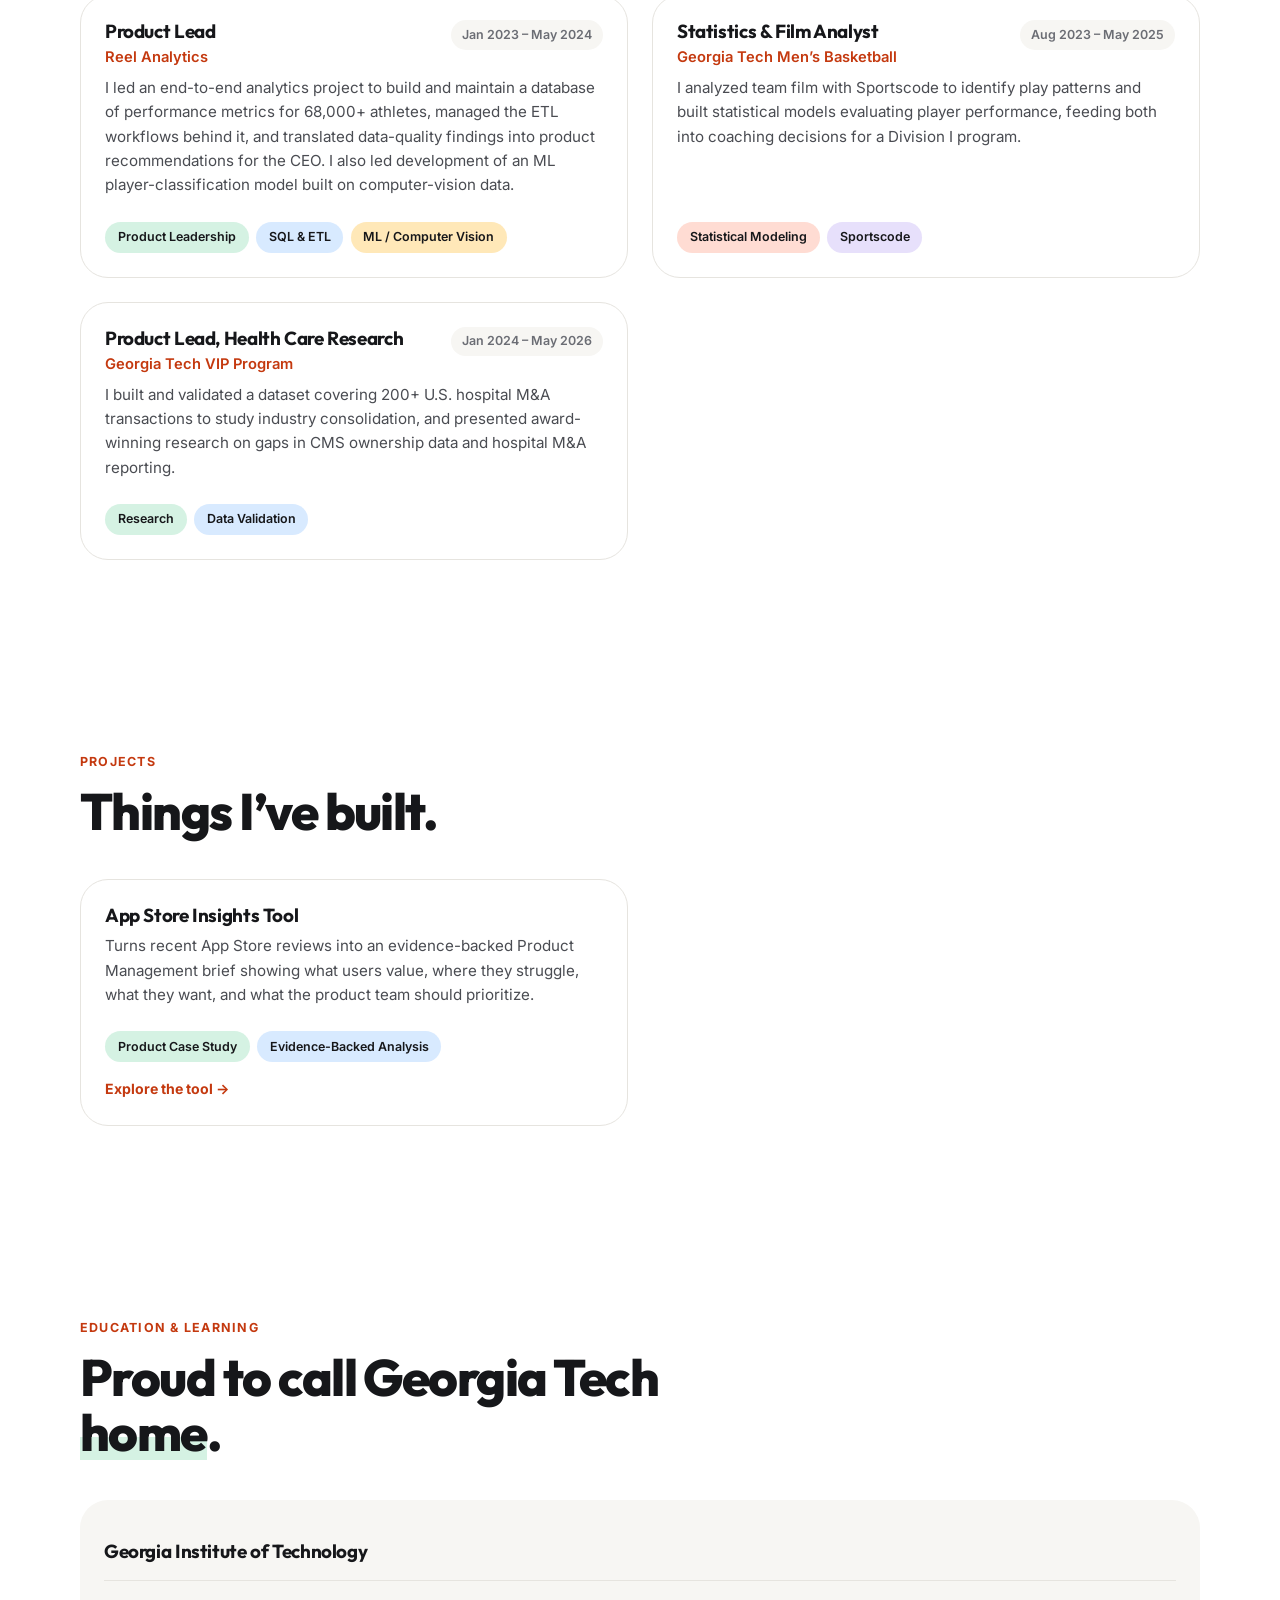
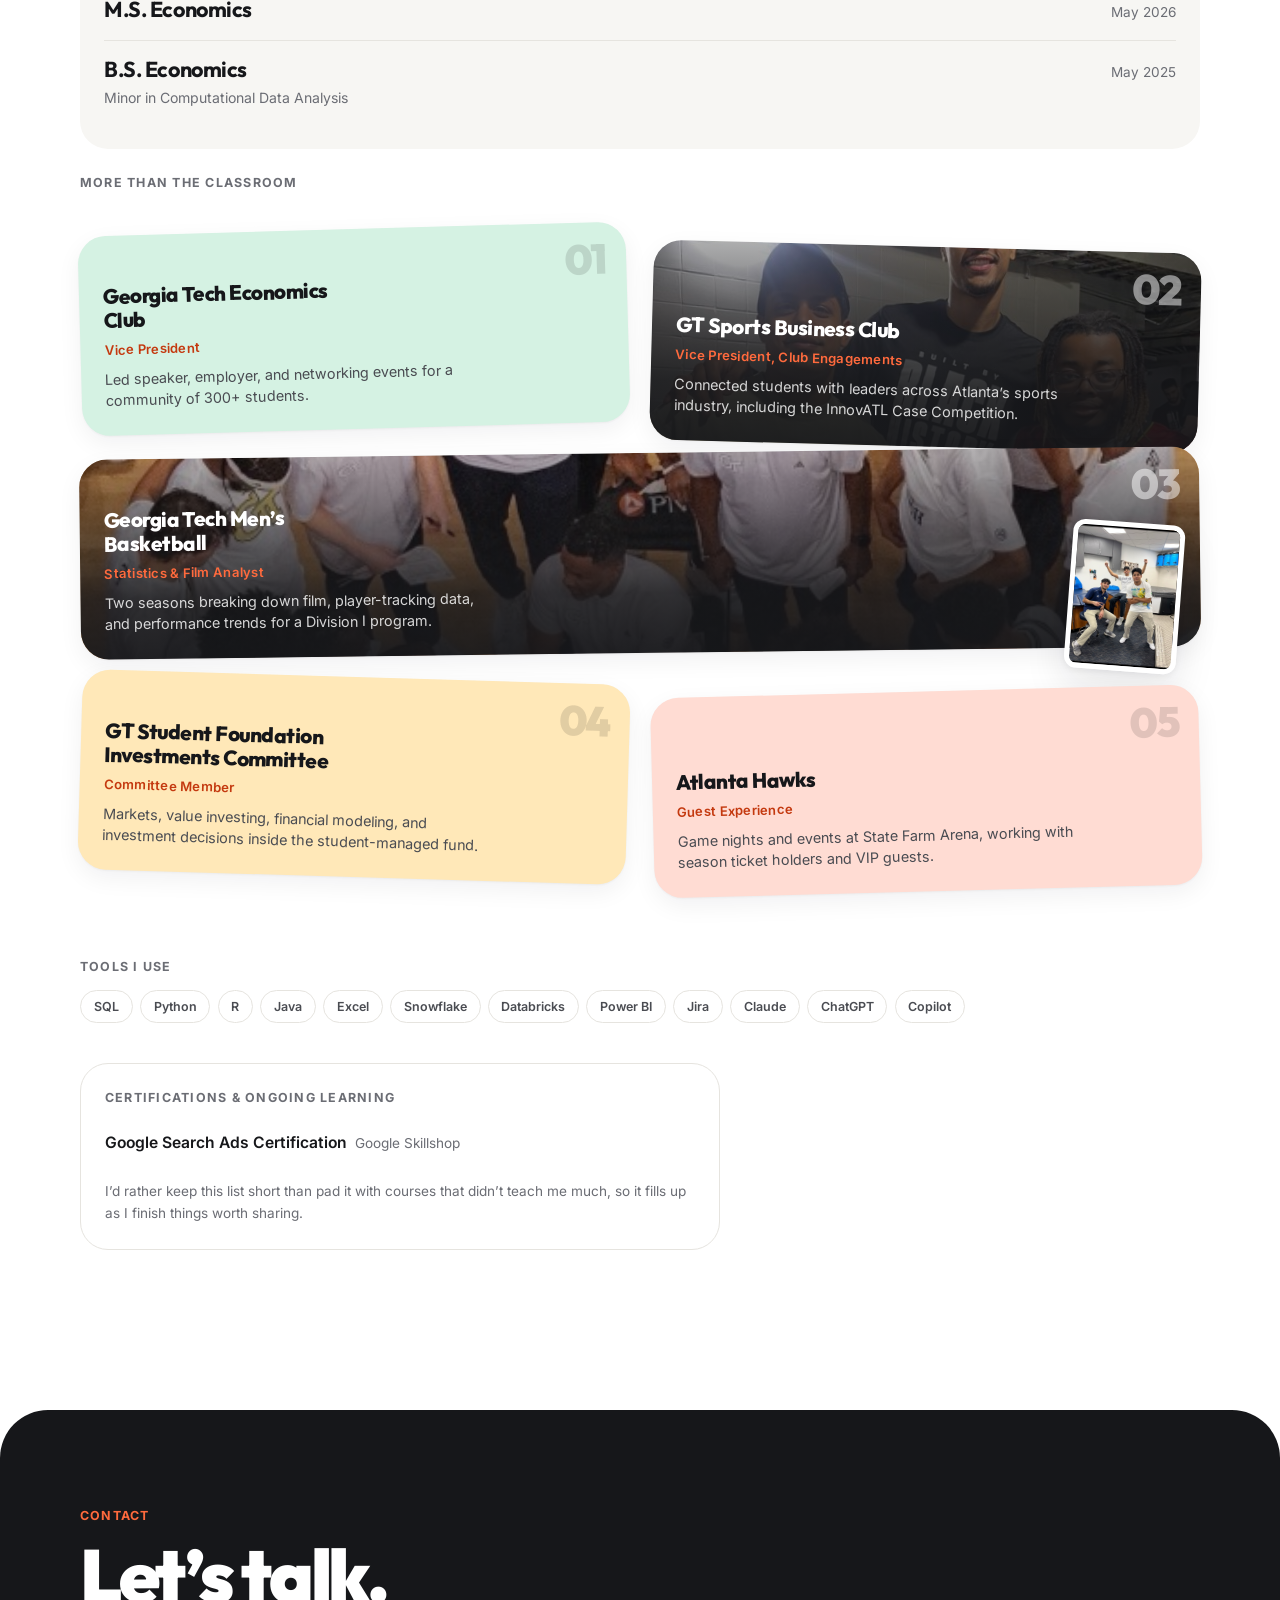
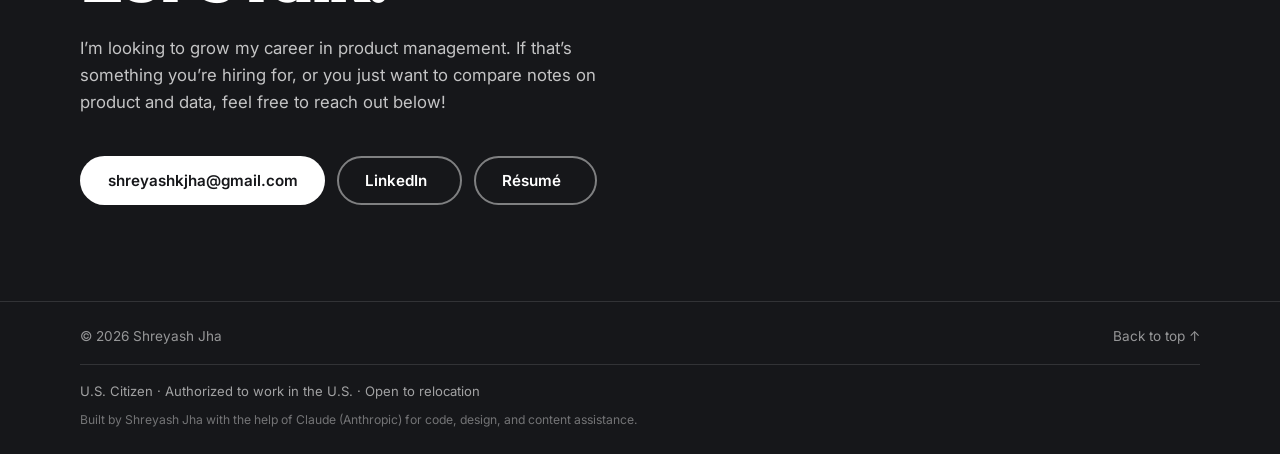
==== commit a92a9f2a: "Website update 2026-08-26 09:49:41" ====
--- a/index.html
+++ b/index.html
@@ -462,9 +462,15 @@
 
       <div class="learning-note">
         <p class="learning-note-label">Certifications &amp; ongoing learning</p>
-        <p>
-          Nothing listed here yet. I&rsquo;d rather leave this empty than pad it with courses that
-          didn&rsquo;t teach me much, so it fills up as I finish things worth sharing.
+        <ul class="cert-list">
+          <li class="cert-item">
+            <span class="cert-name">Google Search Ads Certification</span>
+            <span class="cert-issuer">Google Skillshop</span>
+          </li>
+        </ul>
+        <p class="cert-footnote">
+          I&rsquo;d rather keep this list short than pad it with courses that didn&rsquo;t teach me much,
+          so it fills up as I finish things worth sharing.
         </p>
       </div>
     </div>
--- a/styles.css
+++ b/styles.css
@@ -1005,15 +1005,38 @@
 }
 
 .learning-note {
-  border: 2px dashed var(--line);
+  border: 1px solid var(--line);
   border-radius: var(--r-lg);
   padding: var(--s3);
   max-width: var(--measure);
 }
 
-.learning-note p:last-child {
-  color: var(--ink-soft);
-  font-size: 0.95rem;
+.cert-list { margin-bottom: var(--s2); }
+
+.cert-item {
+  display: flex;
+  flex-wrap: wrap;
+  align-items: baseline;
+  gap: 0 0.5rem;
+  padding: 0.6rem 0;
+}
+
+.cert-item + .cert-item { border-top: 1px solid var(--line); }
+
+.cert-name {
+  font-weight: 600;
+  font-size: 0.98rem;
+  color: var(--ink);
+}
+
+.cert-issuer {
+  font-size: 0.85rem;
+  color: var(--ink-faint);
+}
+
+.cert-footnote {
+  color: var(--ink-faint);
+  font-size: 0.85rem;
 }
 
 /* ---------------------------------------------------------------
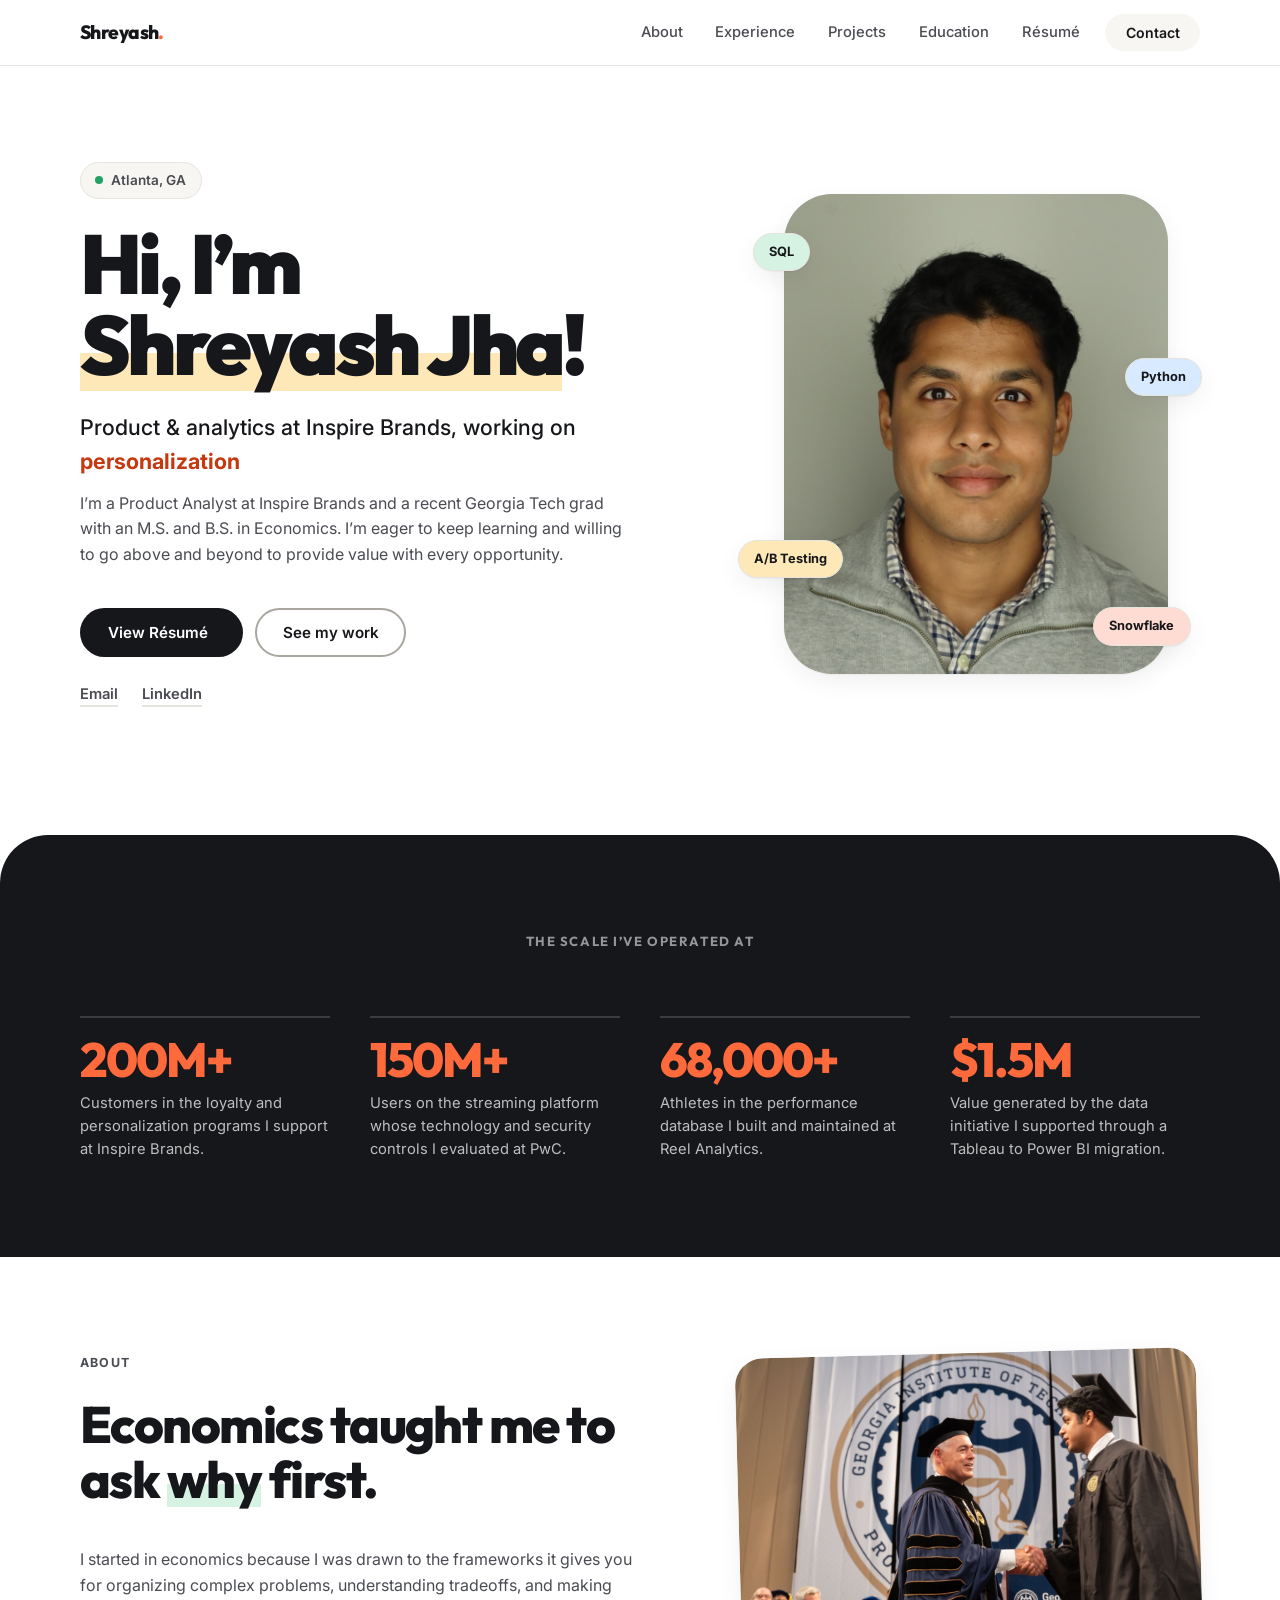
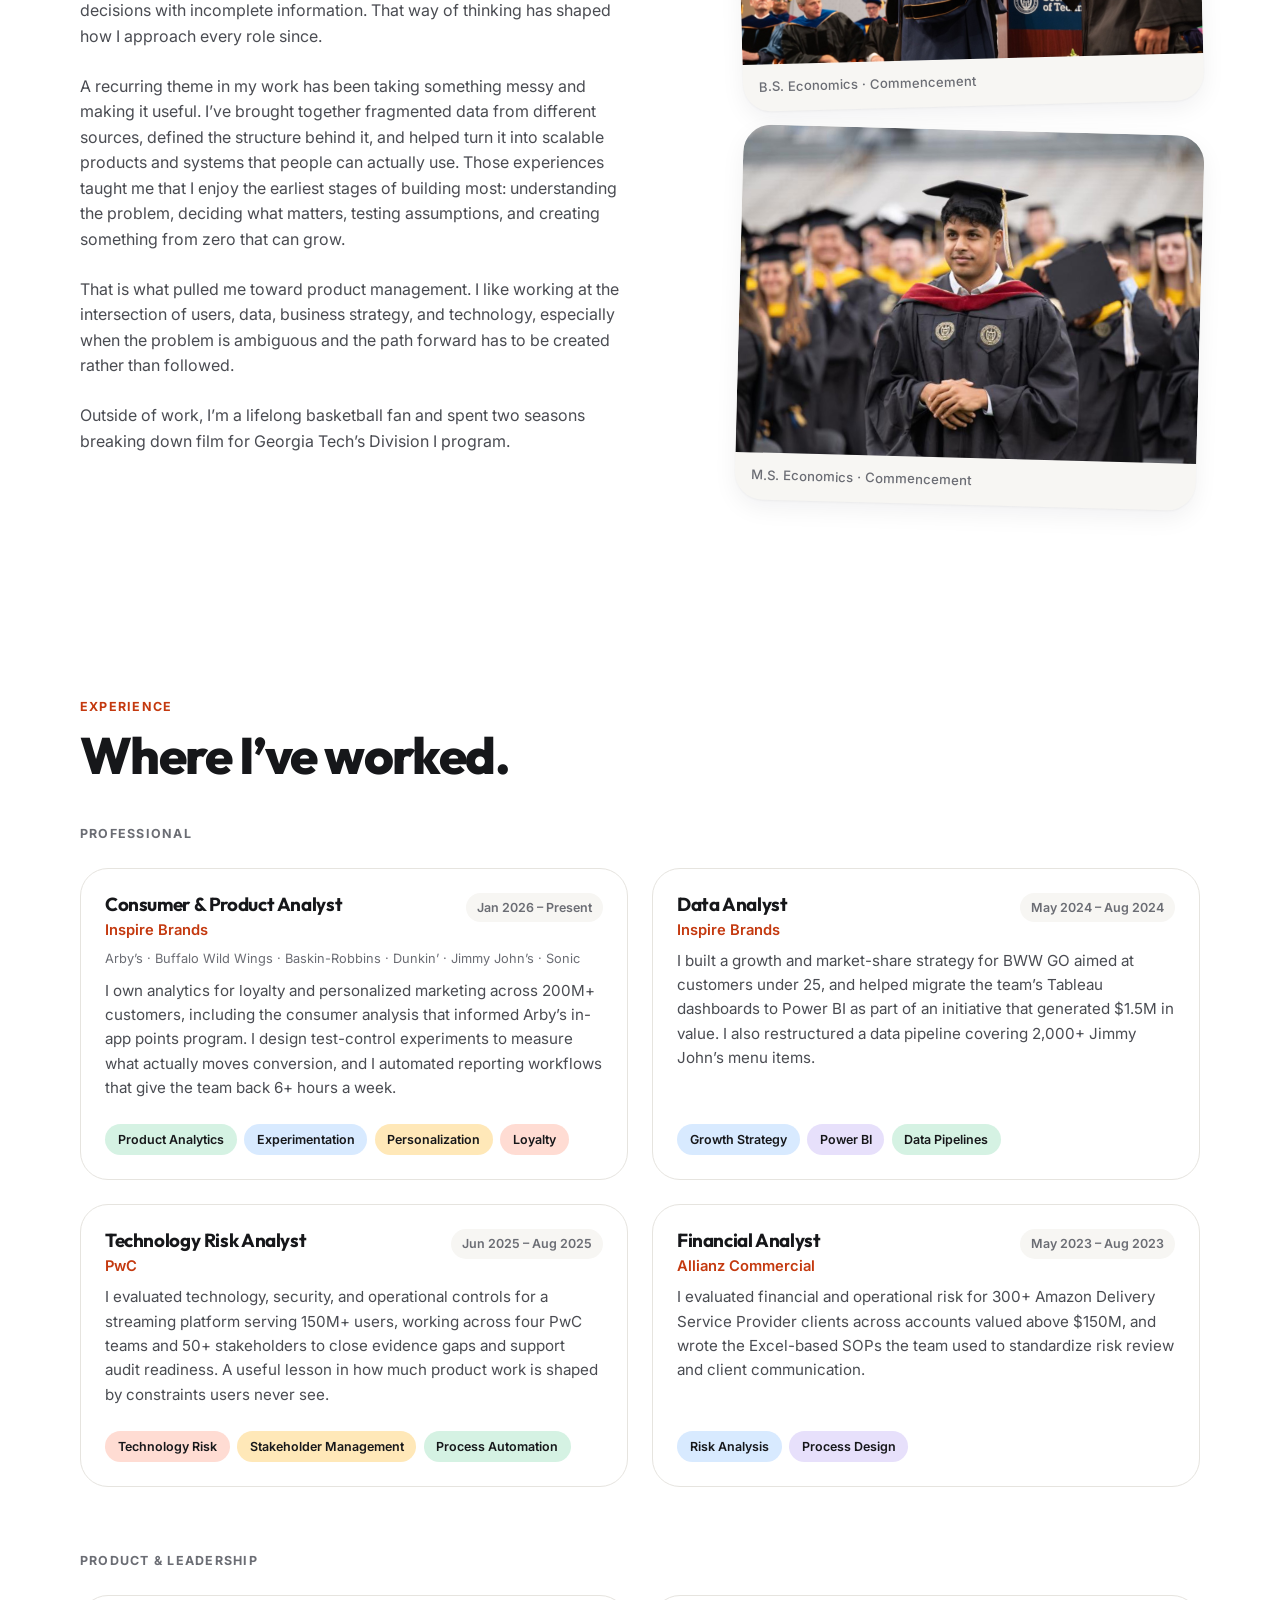
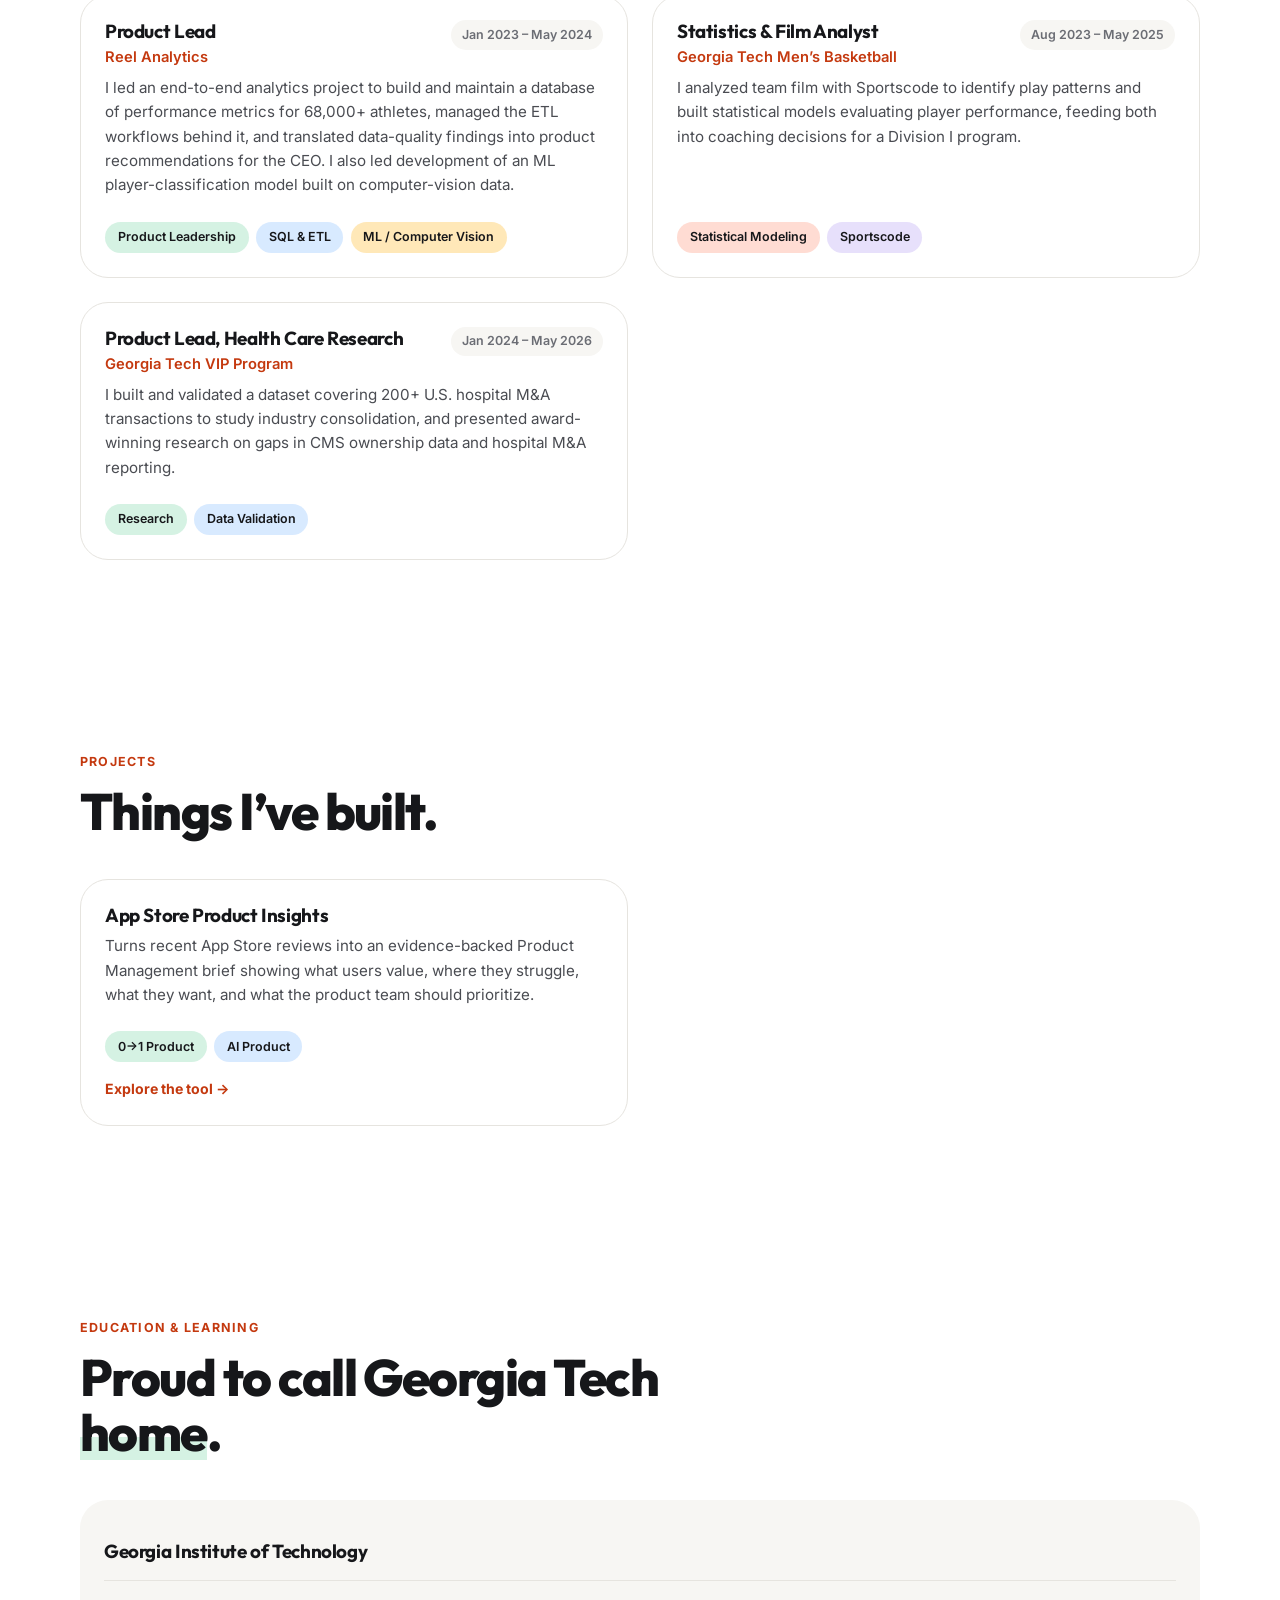
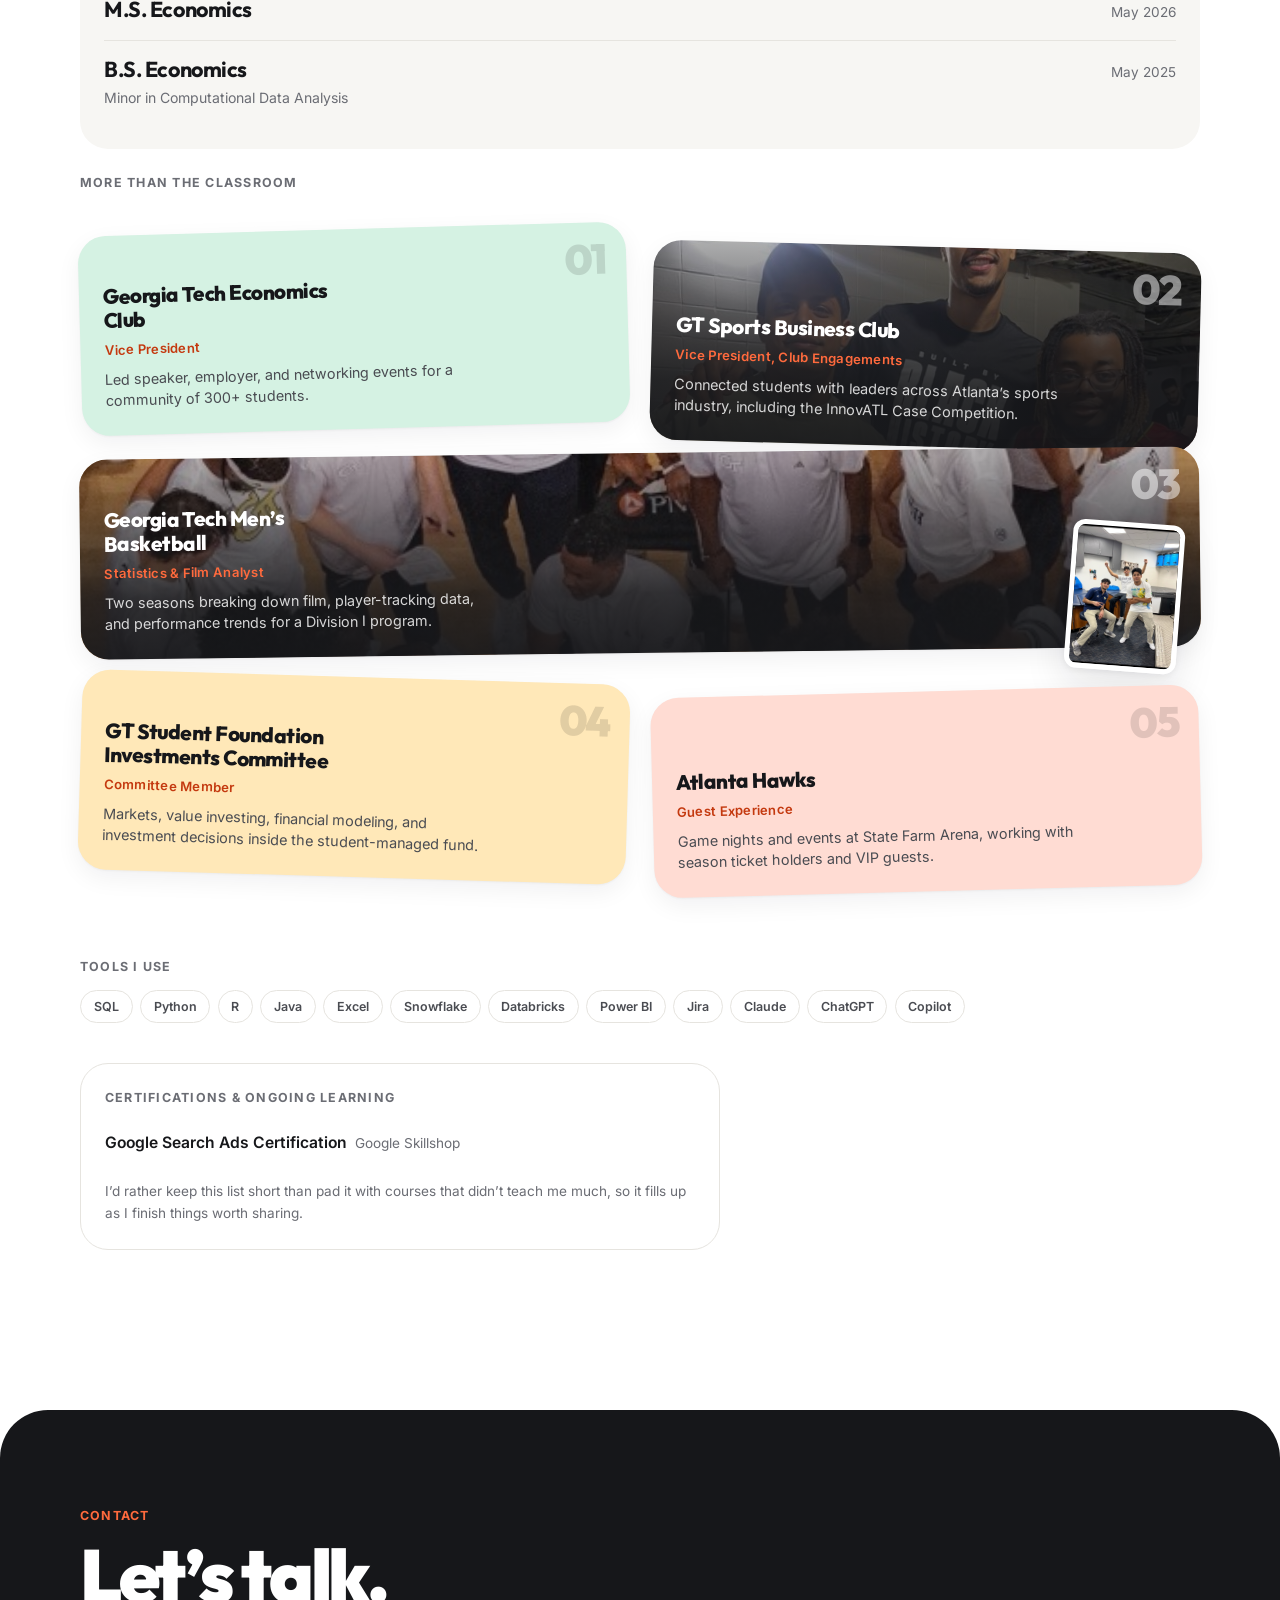
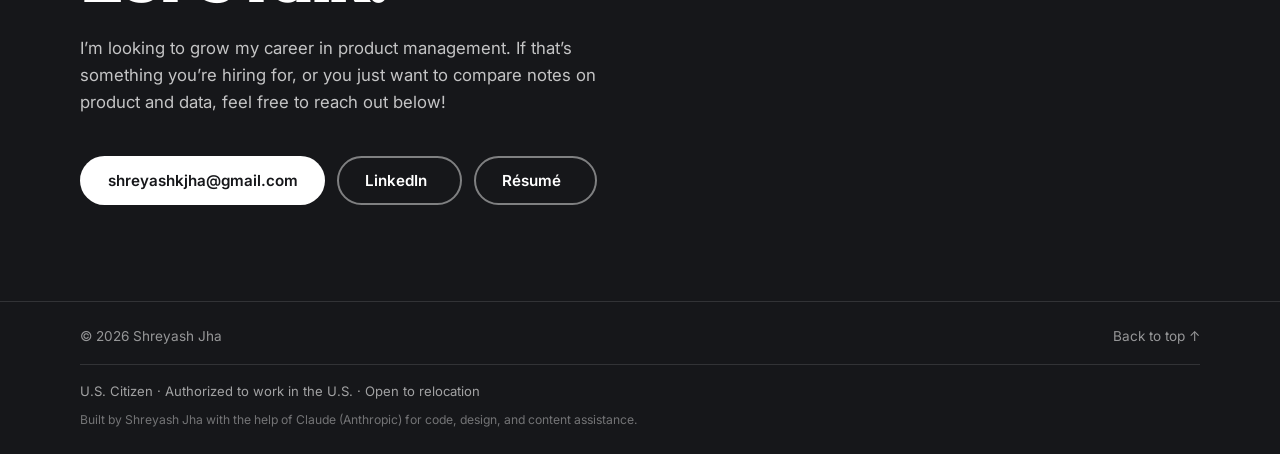
==== commit 014cedf5: "V1.1 analytical integrity: semantic evidence audit + QA gates Repairs the class of defect V1's valid" ====
--- a/index.html
+++ b/index.html
@@ -348,7 +348,7 @@
         <li>
           <a class="card project-card" href="projects/app-store-insights/index.html">
             <div class="card-head">
-              <p class="card-role">App Store Insights Tool</p>
+              <p class="card-role">App Store Product Insights</p>
             </div>
             <p class="card-desc">
               Turns recent App Store reviews into an evidence-backed Product Management brief
@@ -356,8 +356,8 @@
               product team should prioritize.
             </p>
             <ul class="chips">
-              <li class="chip chip-mint">Product Case Study</li>
-              <li class="chip chip-sky">Evidence-Backed Analysis</li>
+              <li class="chip chip-mint">0&rarr;1 Product</li>
+              <li class="chip chip-sky">AI Product</li>
             </ul>
             <p class="card-cta">Explore the tool <span aria-hidden="true">&rarr;</span></p>
           </a>
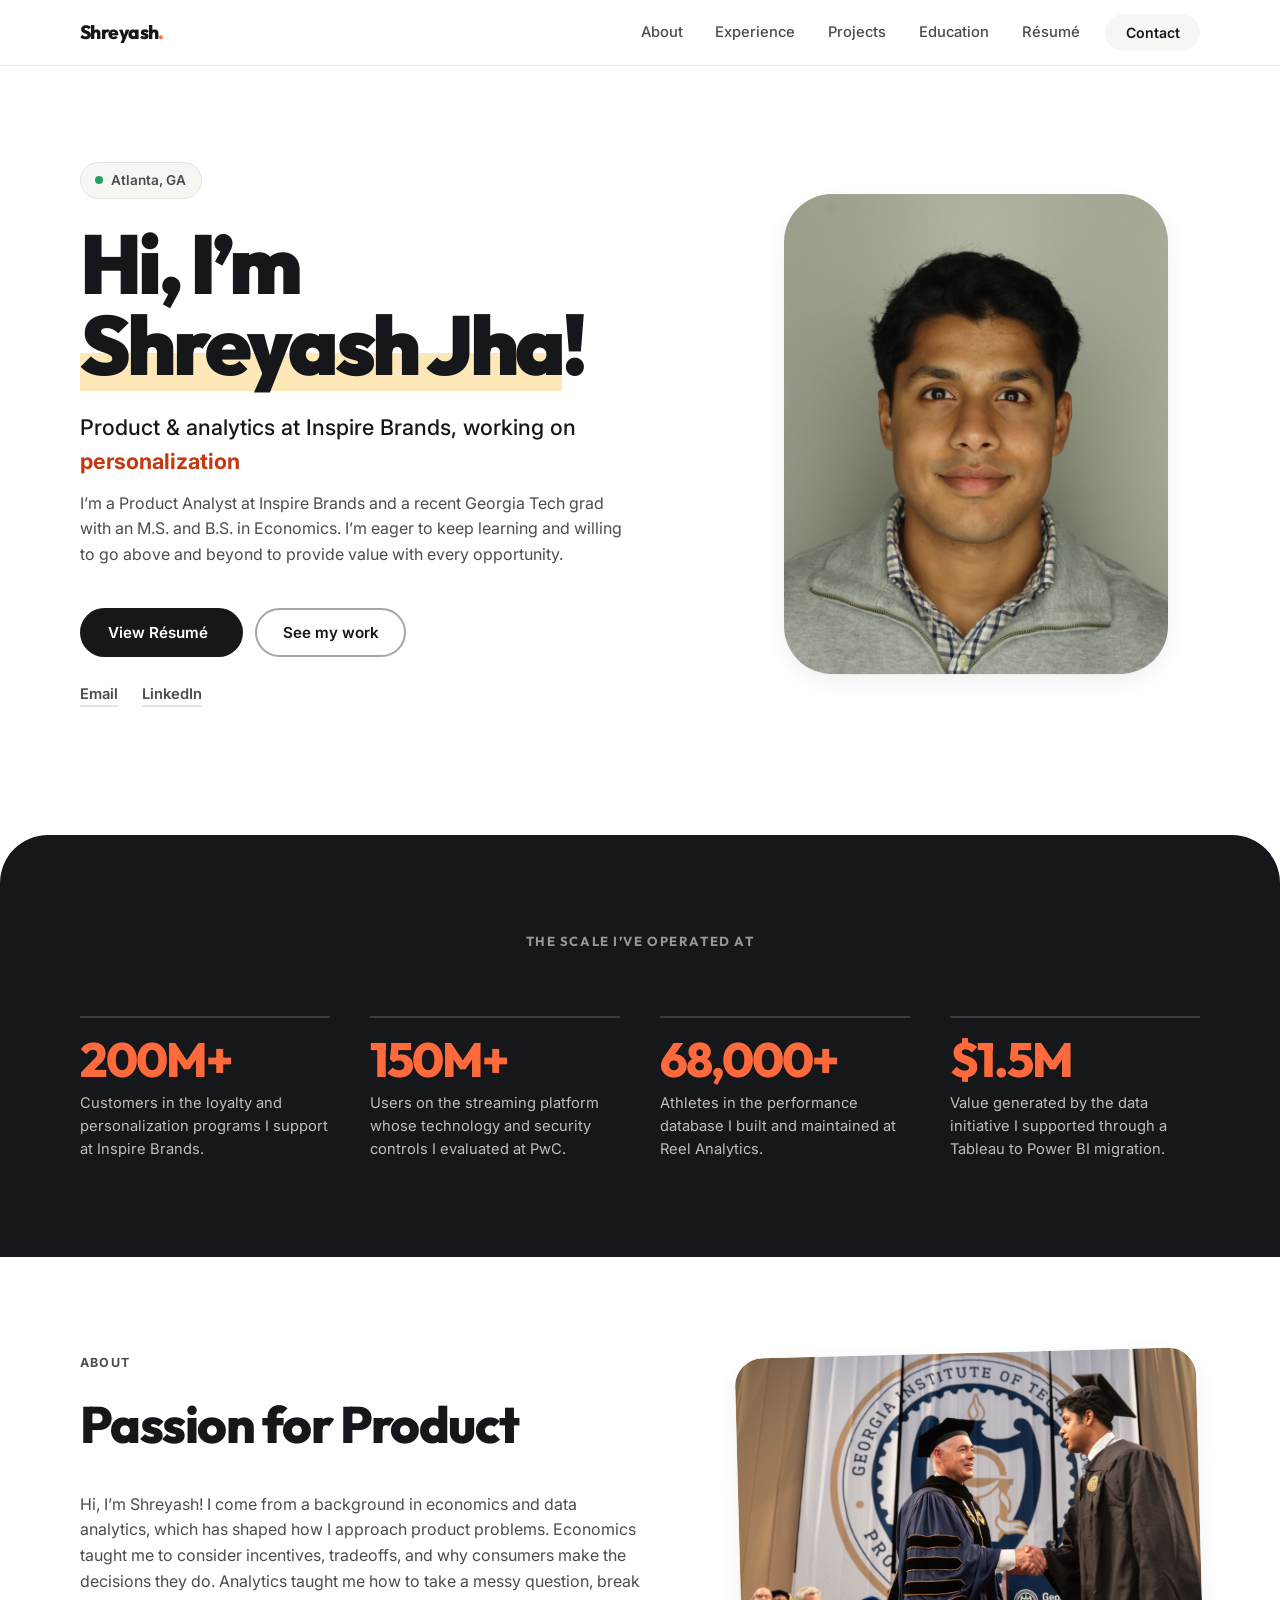
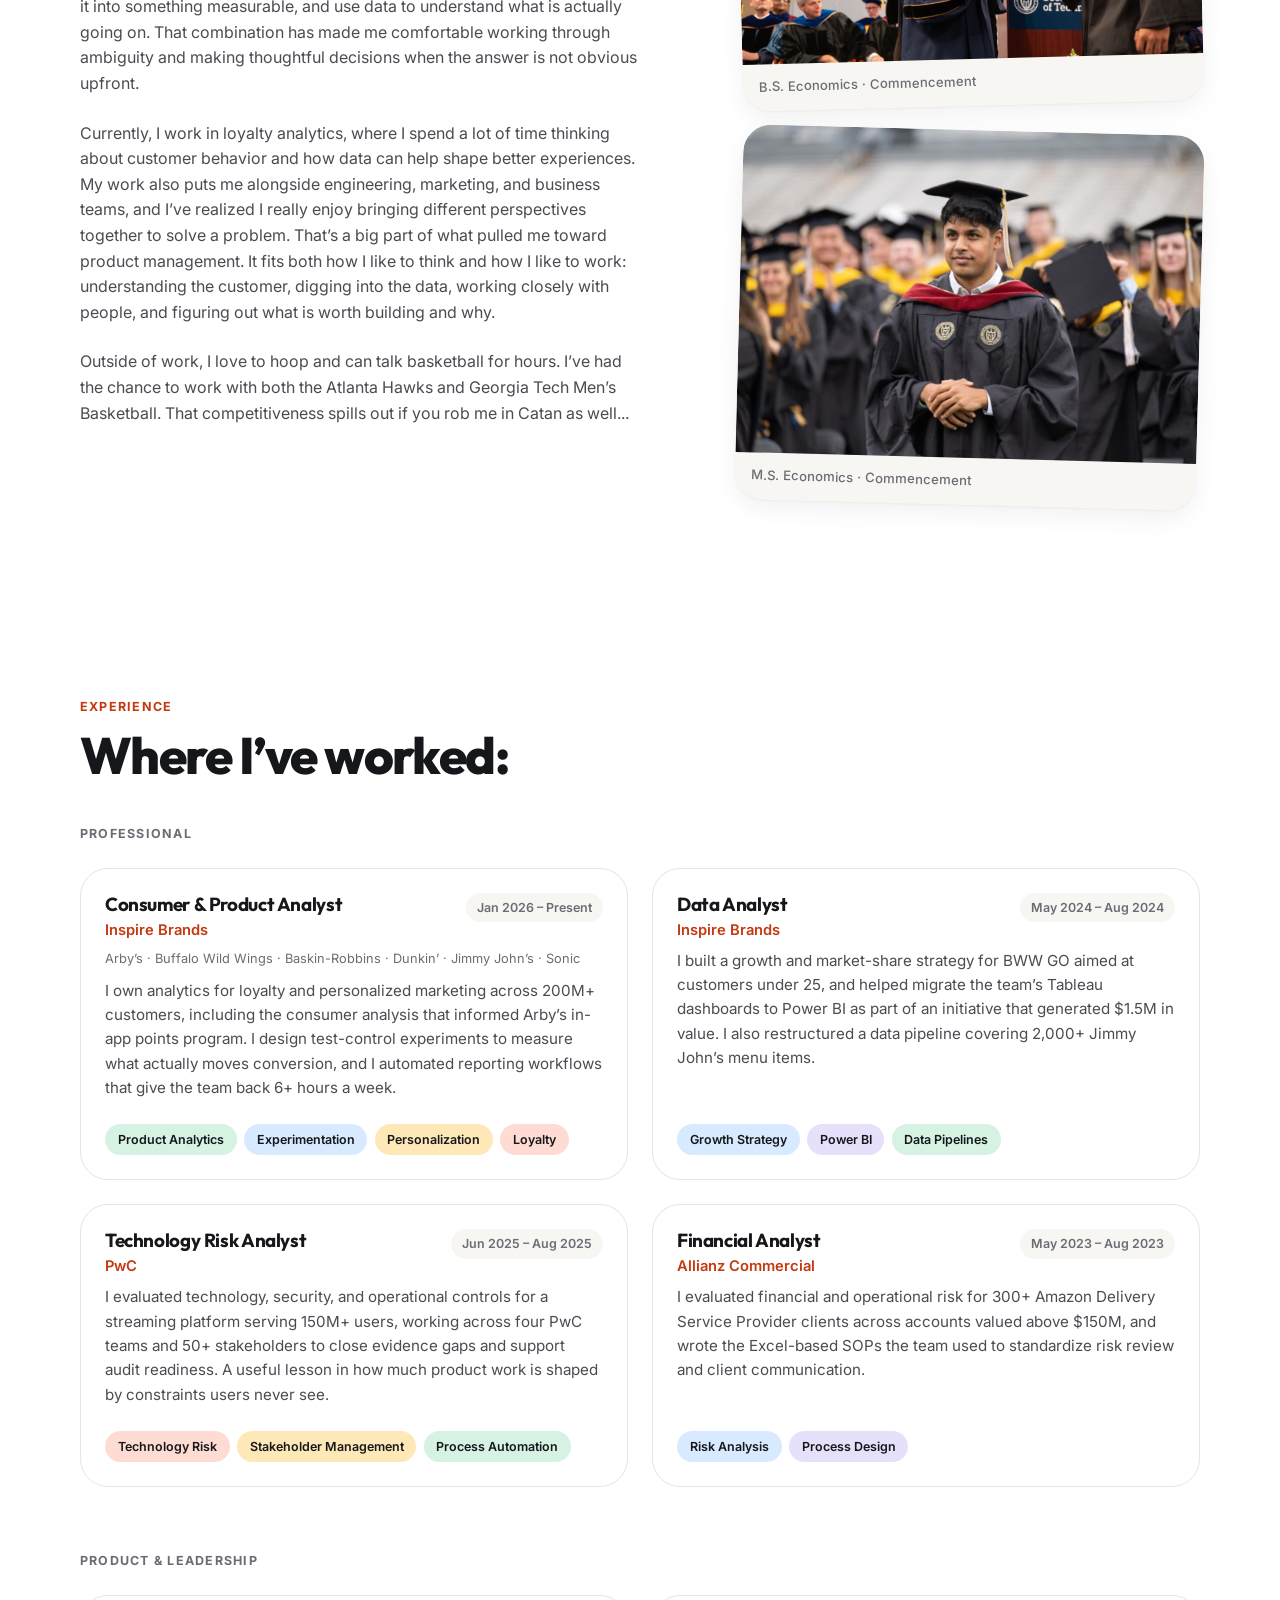
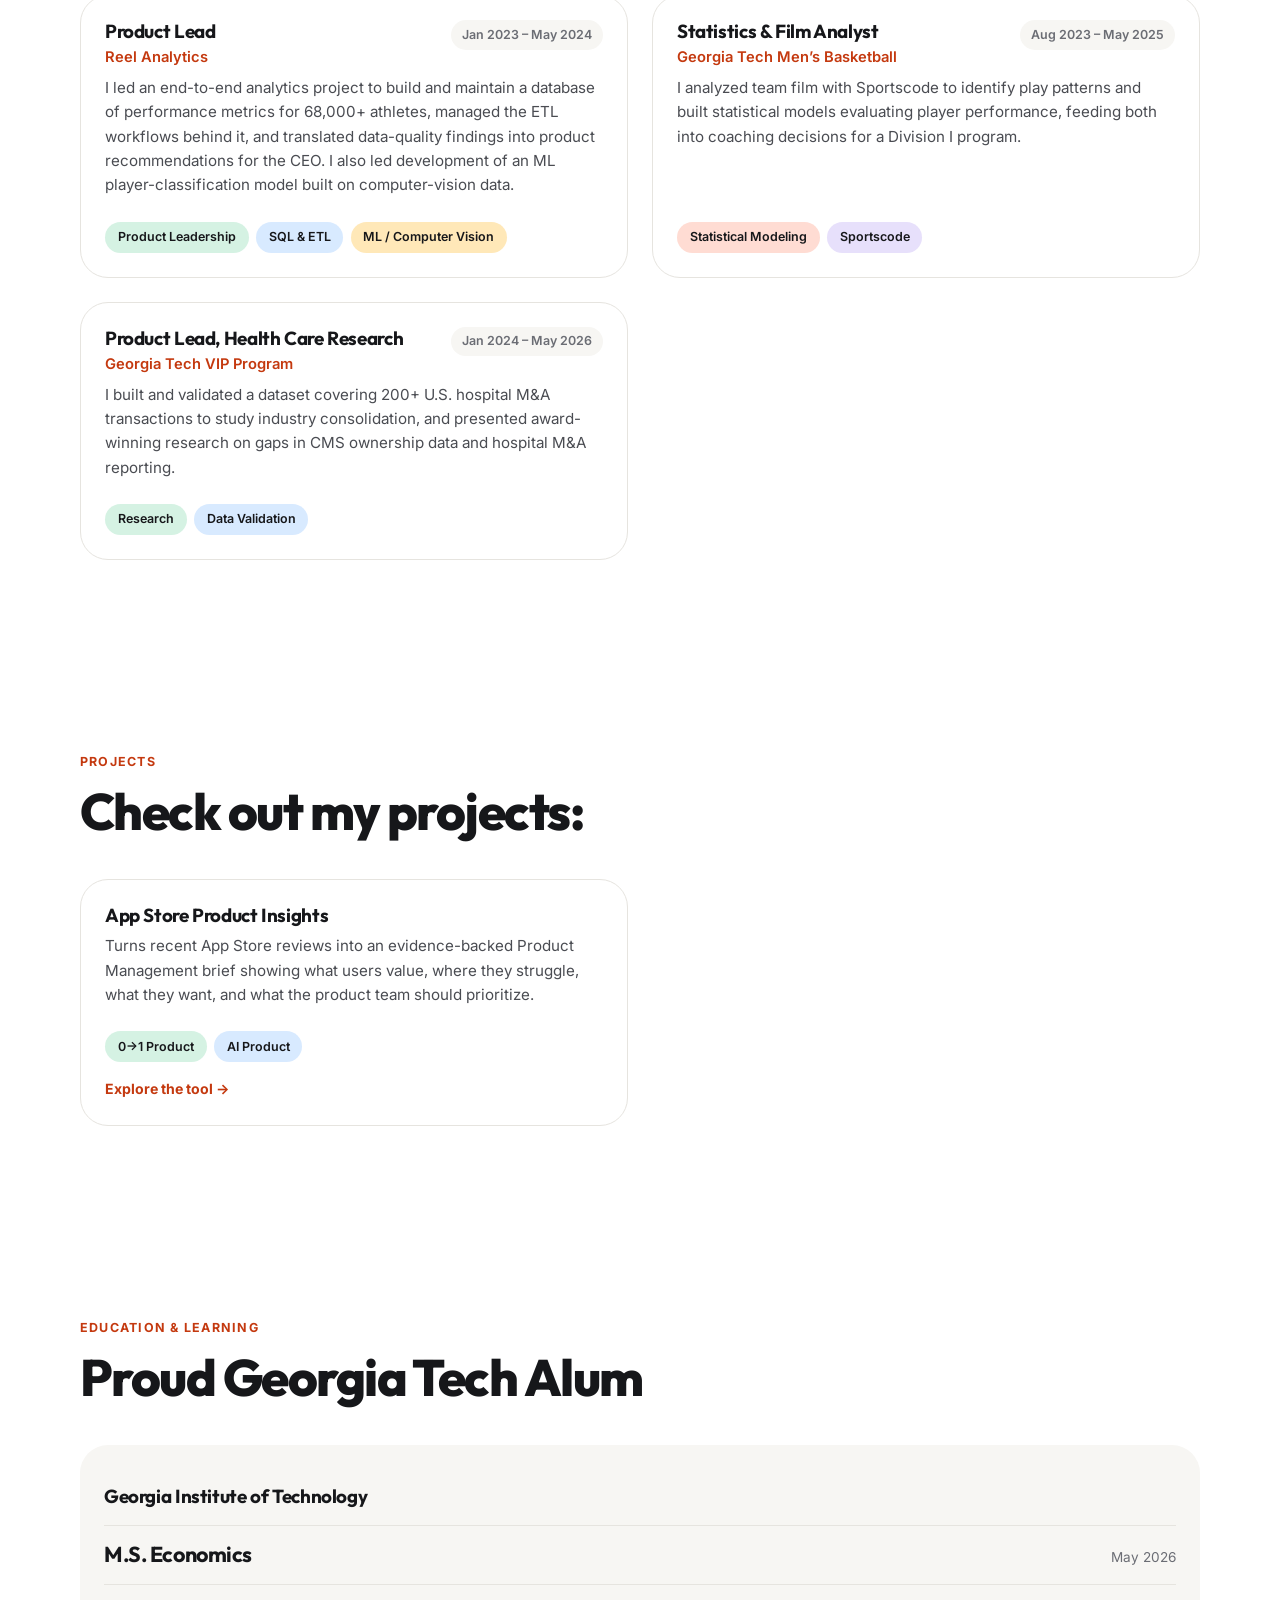
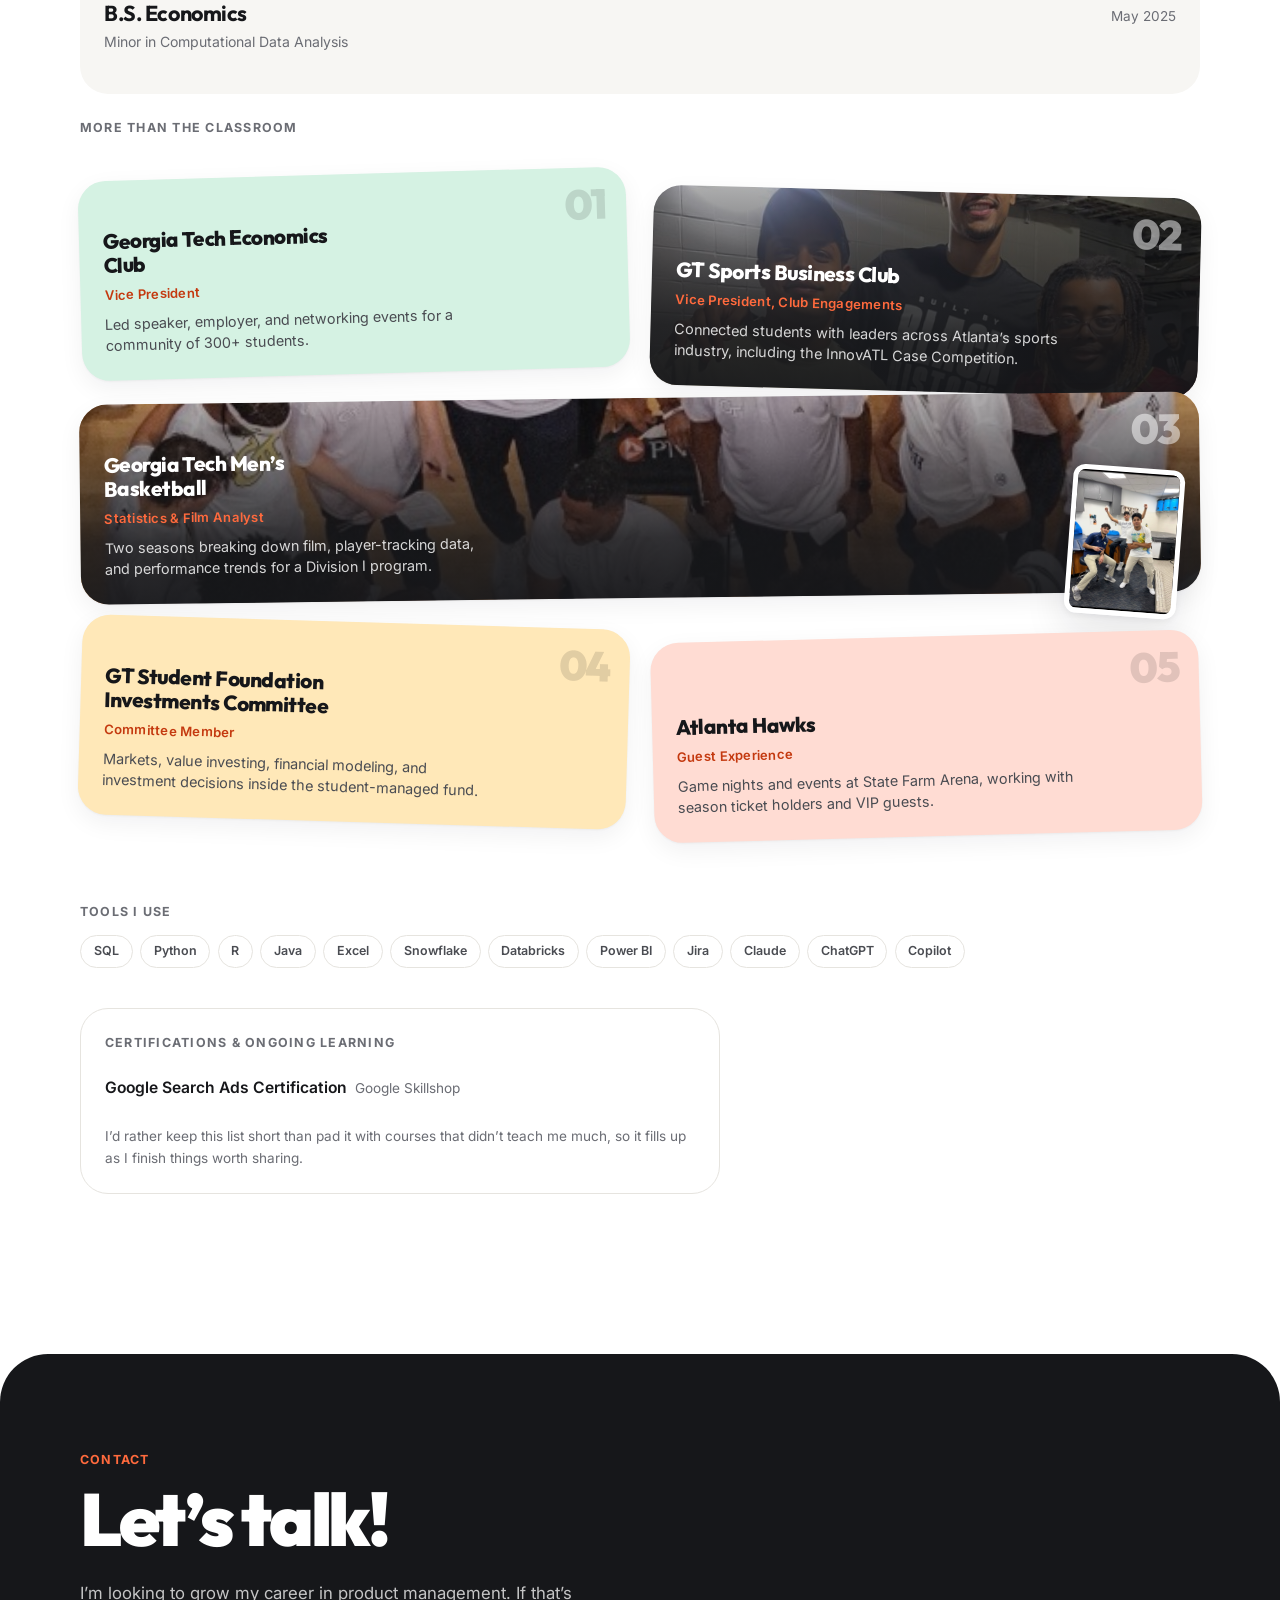
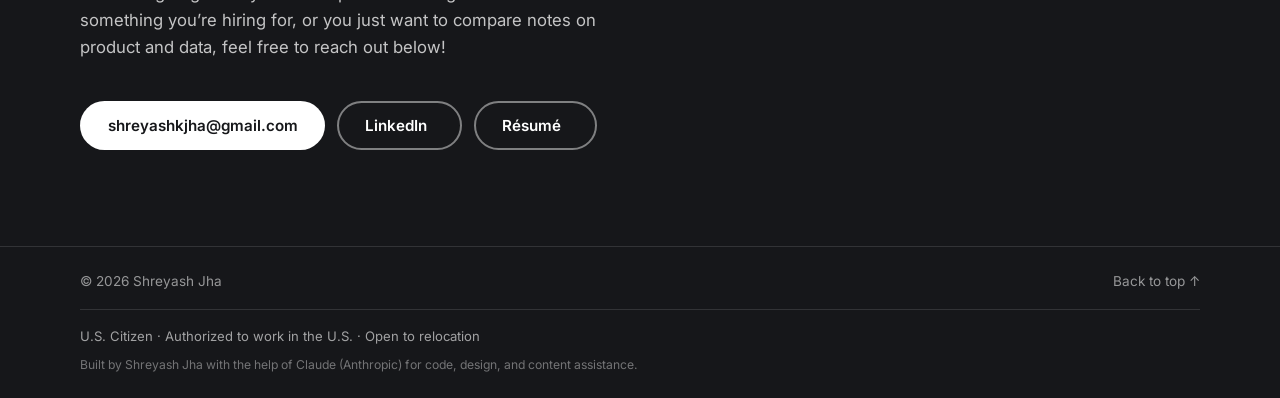
==== commit 54e81efb: "Refactor portfolio site: homepage edits and methodology module Homepage updates: - Updated section h" ====
--- a/index.html
+++ b/index.html
@@ -3,20 +3,20 @@
 <head>
 <meta charset="UTF-8">
 <meta name="viewport" content="width=device-width, initial-scale=1.0">
-<title>Shreyash Jha — Product &amp; Analytics</title>
+<title>Shreyash Jha | Product &amp; Analytics</title>
 <meta name="description" content="Shreyash Jha is a product and analytics professional at Inspire Brands and a Georgia Tech M.S./B.S. Economics graduate. Experience, resume, and contact.">
 <meta name="color-scheme" content="light">
 <meta name="theme-color" content="#FFFFFF">
 
 <link rel="canonical" href="https://shreyashjha.com/">
 <meta property="og:type" content="website">
-<meta property="og:title" content="Shreyash Jha — Product & Analytics">
+<meta property="og:title" content="Shreyash Jha | Product & Analytics">
 <meta property="og:description" content="Product and analytics professional at Inspire Brands. Georgia Tech M.S. Economics.">
 <meta property="og:url" content="https://shreyashjha.com/">
 <meta property="og:image" content="https://shreyashjha.com/assets/img/headshot.jpg">
 <meta property="og:locale" content="en_US">
 <meta name="twitter:card" content="summary_large_image">
-<meta name="twitter:title" content="Shreyash Jha — Product & Analytics">
+<meta name="twitter:title" content="Shreyash Jha | Product & Analytics">
 <meta name="twitter:description" content="Product and analytics professional at Inspire Brands. Georgia Tech M.S. Economics.">
 <meta name="twitter:image" content="https://shreyashjha.com/assets/img/headshot.jpg">
 
@@ -102,10 +102,6 @@
         <div class="photo-frame">
           <img src="assets/img/headshot.jpg" alt="Shreyash Jha" width="800" height="1200" fetchpriority="high" decoding="async">
         </div>
-        <span class="float-chip chip-a" aria-hidden="true">SQL</span>
-        <span class="float-chip chip-b" aria-hidden="true">Python</span>
-        <span class="float-chip chip-c" aria-hidden="true">A/B Testing</span>
-        <span class="float-chip chip-d" aria-hidden="true">Snowflake</span>
       </div>
 
     </div>
@@ -139,29 +135,28 @@
     <div class="wrap about-grid">
       <div class="about-copy">
         <p class="kicker">About</p>
-        <h2 class="section-title">Economics taught me to ask <span class="hl hl-mint">why</span> first.</h2>
+        <h2 class="section-title">Passion for Product</h2>
         <p>
-          I started in economics because I was drawn to the frameworks it gives you for
-          organizing complex problems, understanding tradeoffs, and making decisions with
-          incomplete information. That way of thinking has shaped how I approach every role
-          since.
+          Hi, I&rsquo;m Shreyash! I come from a background in economics and data analytics, which
+          has shaped how I approach product problems. Economics taught me to consider incentives,
+          tradeoffs, and why consumers make the decisions they do. Analytics taught me how to take
+          a messy question, break it into something measurable, and use data to understand what is
+          actually going on. That combination has made me comfortable working through ambiguity and
+          making thoughtful decisions when the answer is not obvious upfront.
         </p>
         <p>
-          A recurring theme in my work has been taking something messy and making it useful.
-          I&rsquo;ve brought together fragmented data from different sources, defined the structure
-          behind it, and helped turn it into scalable products and systems that people can
-          actually use. Those experiences taught me that I enjoy the earliest stages of building
-          most: understanding the problem, deciding what matters, testing assumptions, and
-          creating something from zero that can grow.
+          Currently, I work in loyalty analytics, where I spend a lot of time thinking about
+          customer behavior and how data can help shape better experiences. My work also puts me
+          alongside engineering, marketing, and business teams, and I&rsquo;ve realized I really
+          enjoy bringing different perspectives together to solve a problem. That&rsquo;s a big part
+          of what pulled me toward product management. It fits both how I like to think and how I
+          like to work: understanding the customer, digging into the data, working closely with
+          people, and figuring out what is worth building and why.
         </p>
         <p>
-          That is what pulled me toward product management. I like working at the intersection of
-          users, data, business strategy, and technology, especially when the problem is ambiguous
-          and the path forward has to be created rather than followed.
-        </p>
-        <p>
-          Outside of work, I&rsquo;m a lifelong basketball fan and spent two seasons breaking down
-          film for Georgia Tech&rsquo;s Division I program.
+          Outside of work, I love to hoop and can talk basketball for hours. I&rsquo;ve had the
+          chance to work with both the Atlanta Hawks and Georgia Tech Men&rsquo;s Basketball. That
+          competitiveness spills out if you rob me in Catan as well...
         </p>
       </div>
 
@@ -181,7 +176,7 @@
   <section id="experience" class="section reveal">
     <div class="wrap">
       <p class="kicker">Experience</p>
-      <h2 class="section-title">Where I&rsquo;ve worked.</h2>
+      <h2 class="section-title">Where I&rsquo;ve worked:</h2>
 
       <h3 class="group-title">Professional</h3>
       <ol class="cards">
@@ -341,7 +336,7 @@
   <section id="projects" class="section reveal">
     <div class="wrap">
       <p class="kicker">Projects</p>
-      <h2 class="section-title">Things I&rsquo;ve built.</h2>
+      <h2 class="section-title">Check out my projects:</h2>
 
       <ol class="cards">
 
@@ -370,7 +365,7 @@
   <section id="education" class="section reveal">
     <div class="wrap">
       <p class="kicker">Education &amp; Learning</p>
-      <h2 class="section-title">Proud to call Georgia Tech <span class="hl hl-mint">home</span>.</h2>
+      <h2 class="section-title">Proud Georgia Tech Alum</h2>
 
       <div class="edu-card">
         <p class="card-role edu-school">Georgia Institute of Technology</p>
@@ -479,7 +474,7 @@
   <section id="contact" class="contact-band">
     <div class="wrap contact-inner">
       <p class="kicker kicker-light">Contact</p>
-      <h2 class="contact-title">Let&rsquo;s talk.</h2>
+      <h2 class="contact-title">Let&rsquo;s talk!</h2>
       <p class="contact-lead">
         I&rsquo;m looking to grow my career in product management. If that&rsquo;s something you&rsquo;re
         hiring for, or you just want to compare notes on product and data, feel free to reach
--- a/styles.css
+++ b/styles.css
@@ -484,7 +484,6 @@
 /* Hero photo */
 
 .hero-media {
-  position: relative;
   max-width: 24rem;
   width: 100%;
   margin-inline: auto;
@@ -503,41 +502,6 @@
   height: 100%;
   object-fit: cover;
   object-position: center 18%;
-}
-
-.float-chip {
-  position: absolute;
-  font-size: 0.8rem;
-  font-weight: 700;
-  padding: 0.5rem 0.95rem;
-  border-radius: var(--r-pill);
-  background: #FFFFFF;
-  color: var(--ink);
-  box-shadow: var(--shadow-card);
-  border: 1px solid var(--line);
-  white-space: nowrap;
-}
-
-.chip-a { top: 8%;  left: -8%;  background: var(--mint); }
-.chip-b { top: 34%; right: -9%; background: var(--sky); }
-.chip-c { bottom: 20%; left: -12%; background: var(--butter); }
-.chip-d { bottom: 6%; right: -6%; background: var(--blush); }
-
-.js .float-chip { animation: bob 6s ease-in-out infinite; }
-.js .chip-b { animation-delay: -1.5s; }
-.js .chip-c { animation-delay: -3s; }
-.js .chip-d { animation-delay: -4.5s; }
-
-@keyframes bob {
-  0%, 100% { transform: translateY(0); }
-  50%      { transform: translateY(-7px); }
-}
-
-@media (max-width: 480px) {
-  .chip-a { left: -2%; }
-  .chip-c { left: -4%; }
-  .chip-d { right: -2%; }
-  .chip-b { right: -3%; }
 }
 
 /* ---------------------------------------------------------------
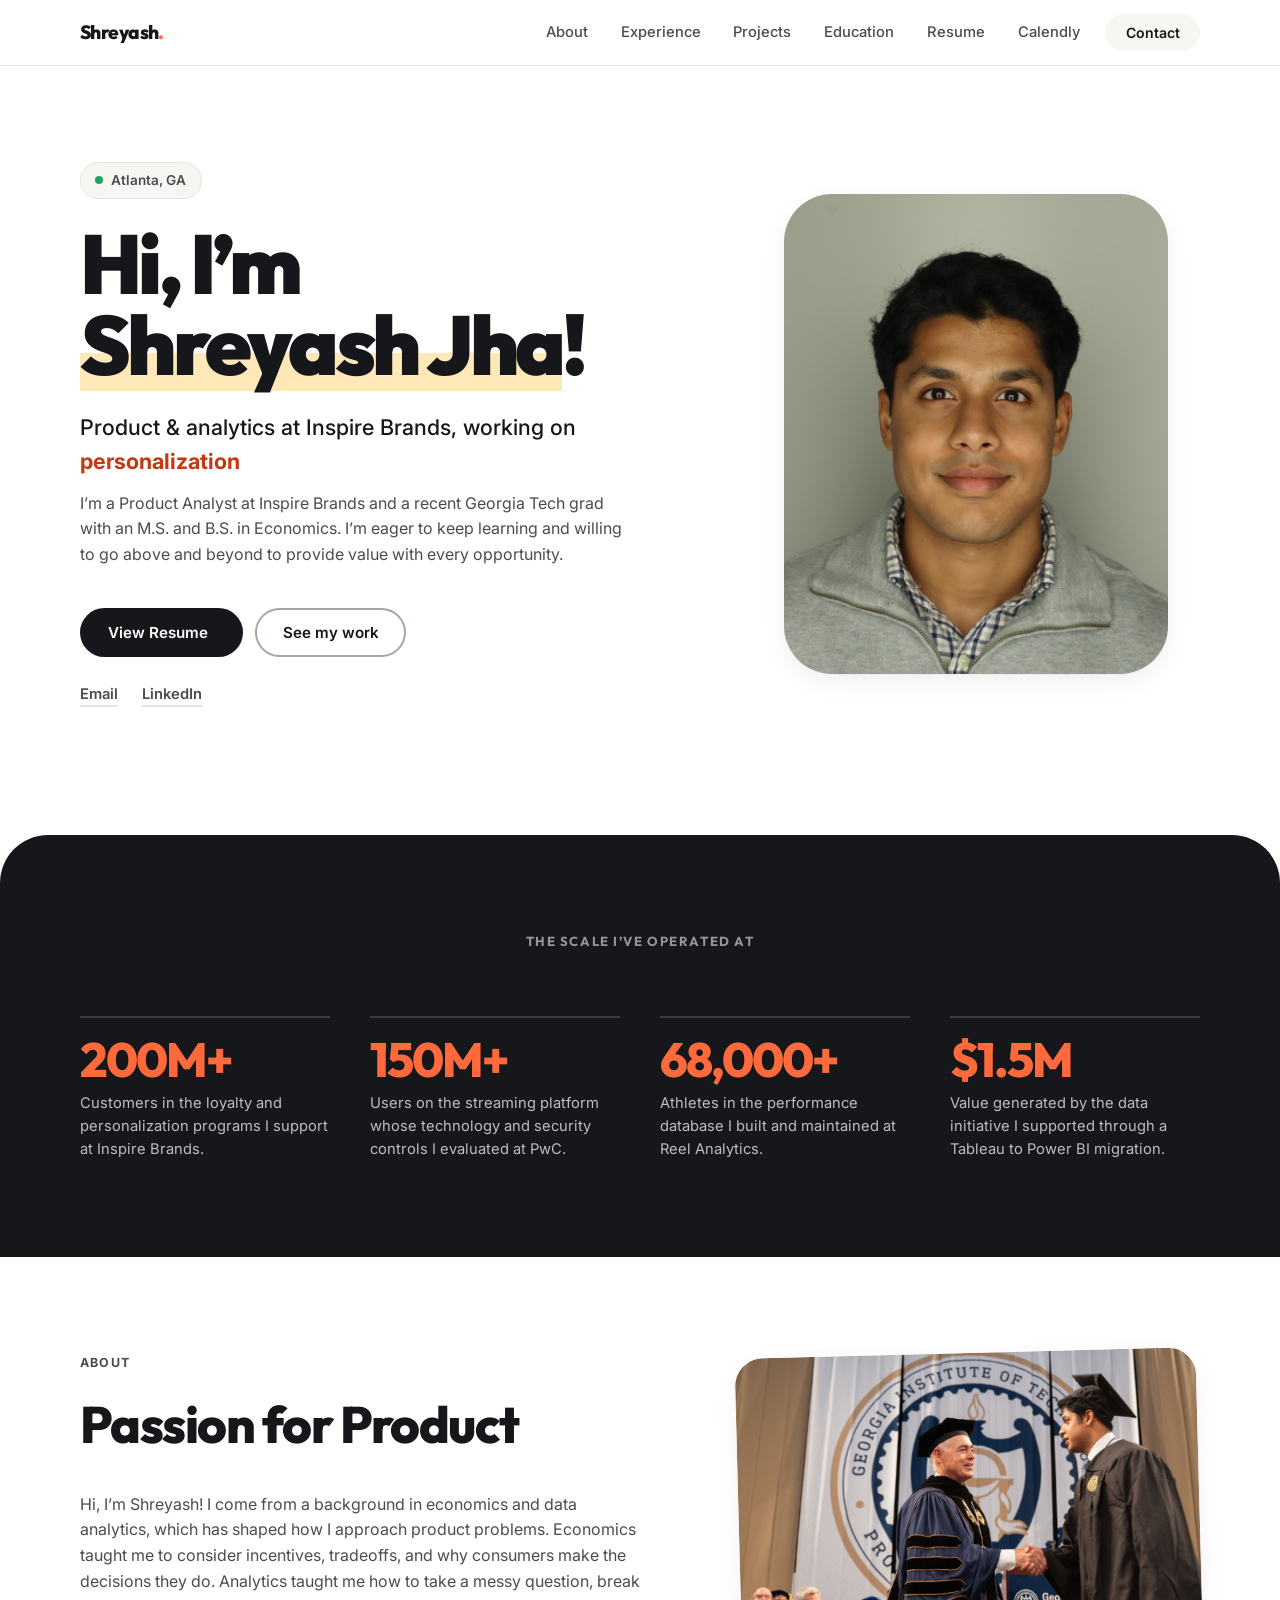
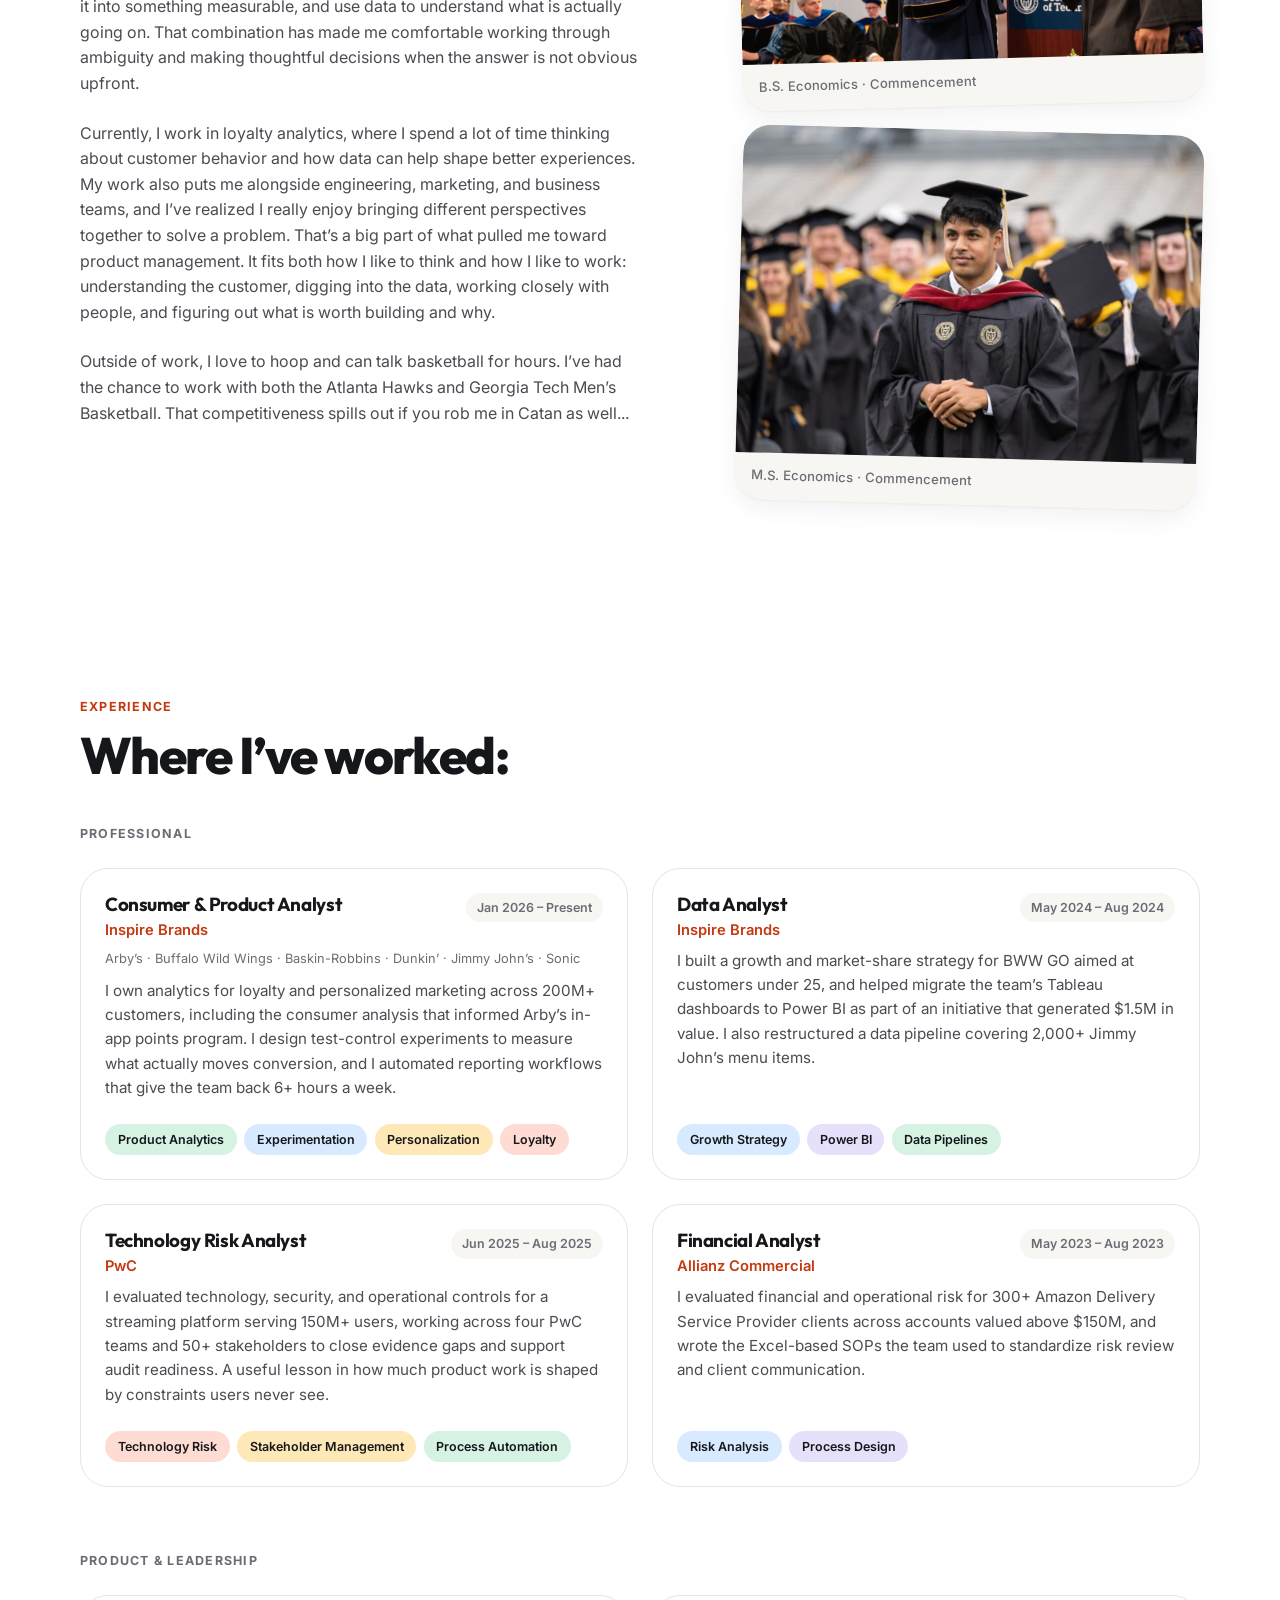
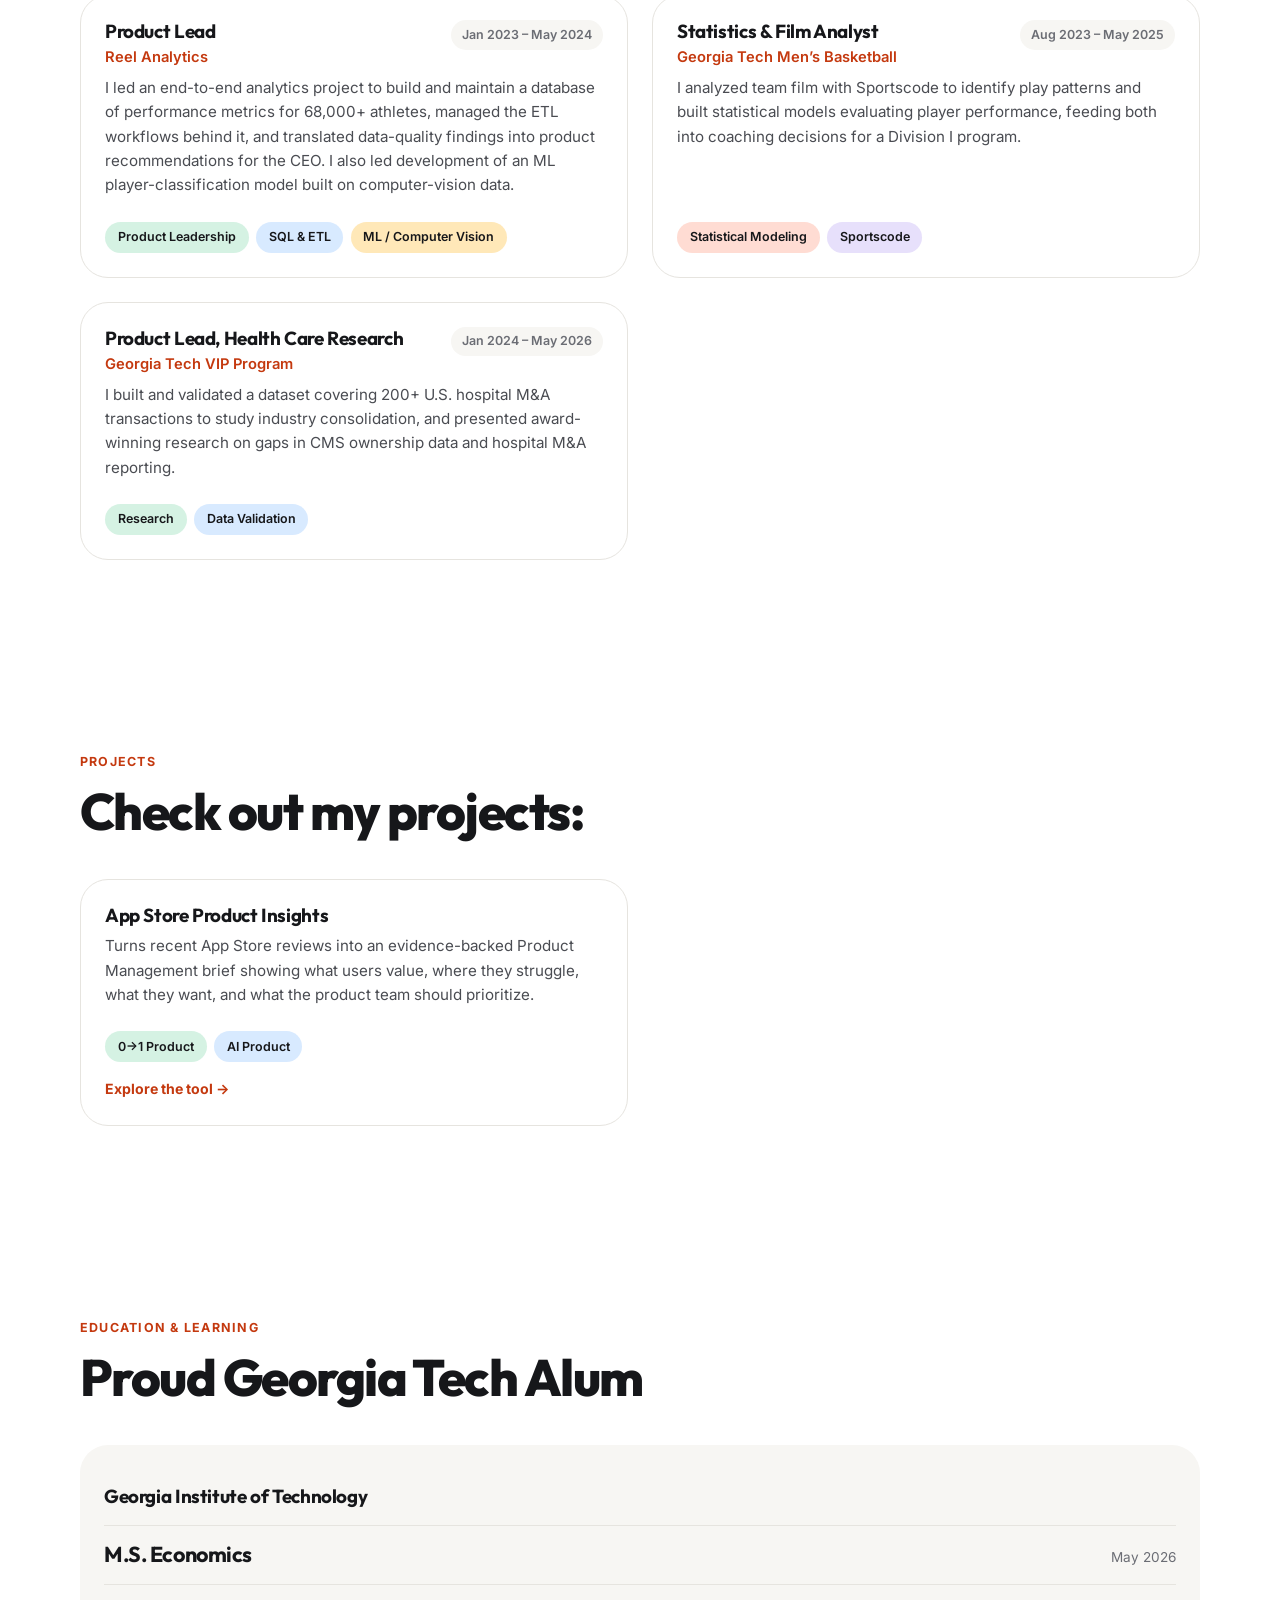
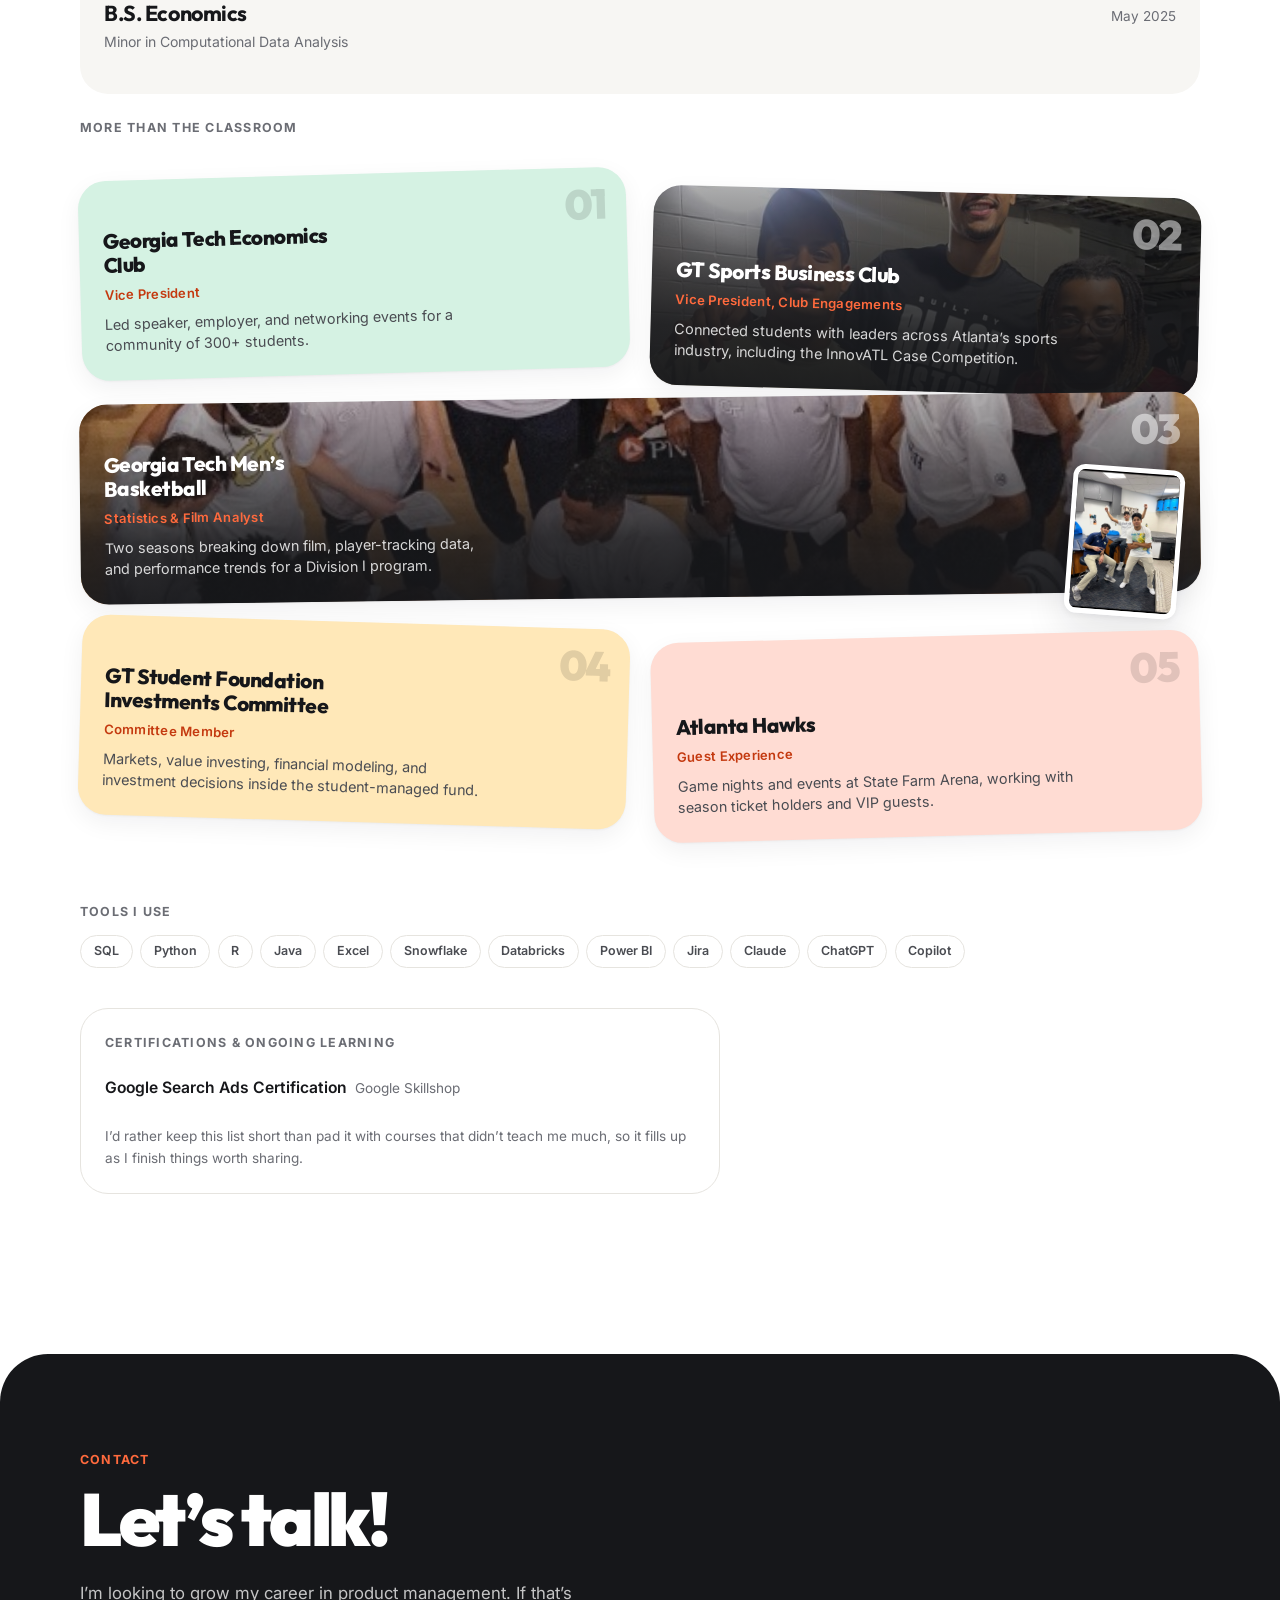
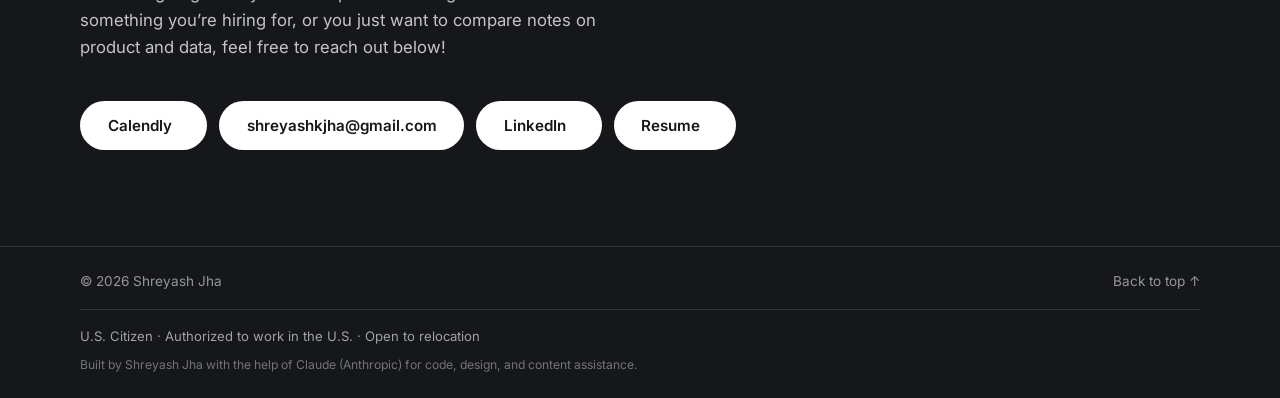
==== commit 3b91583c: "Website update 2026-08-31 18:11:48" ====
--- a/index.html
+++ b/index.html
@@ -46,7 +46,12 @@
         <li><a href="#education">Education</a></li>
         <li>
           <a href="assets/shreyash-jha-resume.pdf" target="_blank" rel="noopener">
-            Résumé<span class="sr-only"> (PDF, opens in new tab)</span>
+            Resume<span class="sr-only"> (PDF, opens in new tab)</span>
+          </a>
+        </li>
+        <li>
+          <a href="https://calendly.com/shreyashkjha/" target="_blank" rel="noopener">
+            Calendly<span class="sr-only"> (opens in new tab)</span>
           </a>
         </li>
         <li class="nav-cta-item">
@@ -87,7 +92,7 @@
 
         <div class="hero-actions">
           <a class="btn btn-dark" href="assets/shreyash-jha-resume.pdf" target="_blank" rel="noopener">
-            View Résumé<span class="sr-only"> (PDF, opens in new tab)</span>
+            View Resume<span class="sr-only"> (PDF, opens in new tab)</span>
           </a>
           <a class="btn btn-outline" href="#experience">See my work</a>
         </div>
@@ -481,12 +486,15 @@
         out below!
       </p>
       <div class="contact-actions">
+        <a class="btn btn-light" href="https://calendly.com/shreyashkjha/" target="_blank" rel="noopener">
+          Calendly<span class="sr-only"> (opens in new tab)</span>
+        </a>
         <a class="btn btn-light" href="mailto:shreyashkjha@gmail.com">shreyashkjha@gmail.com</a>
-        <a class="btn btn-outline-light" href="https://linkedin.com/in/shreyashjha" target="_blank" rel="noopener">
+        <a class="btn btn-light" href="https://linkedin.com/in/shreyashjha" target="_blank" rel="noopener">
           LinkedIn<span class="sr-only"> (opens in new tab)</span>
         </a>
-        <a class="btn btn-outline-light" href="assets/shreyash-jha-resume.pdf" target="_blank" rel="noopener">
-          Résumé<span class="sr-only"> (PDF, opens in new tab)</span>
+        <a class="btn btn-light" href="assets/shreyash-jha-resume.pdf" target="_blank" rel="noopener">
+          Resume<span class="sr-only"> (PDF, opens in new tab)</span>
         </a>
       </div>
     </div>
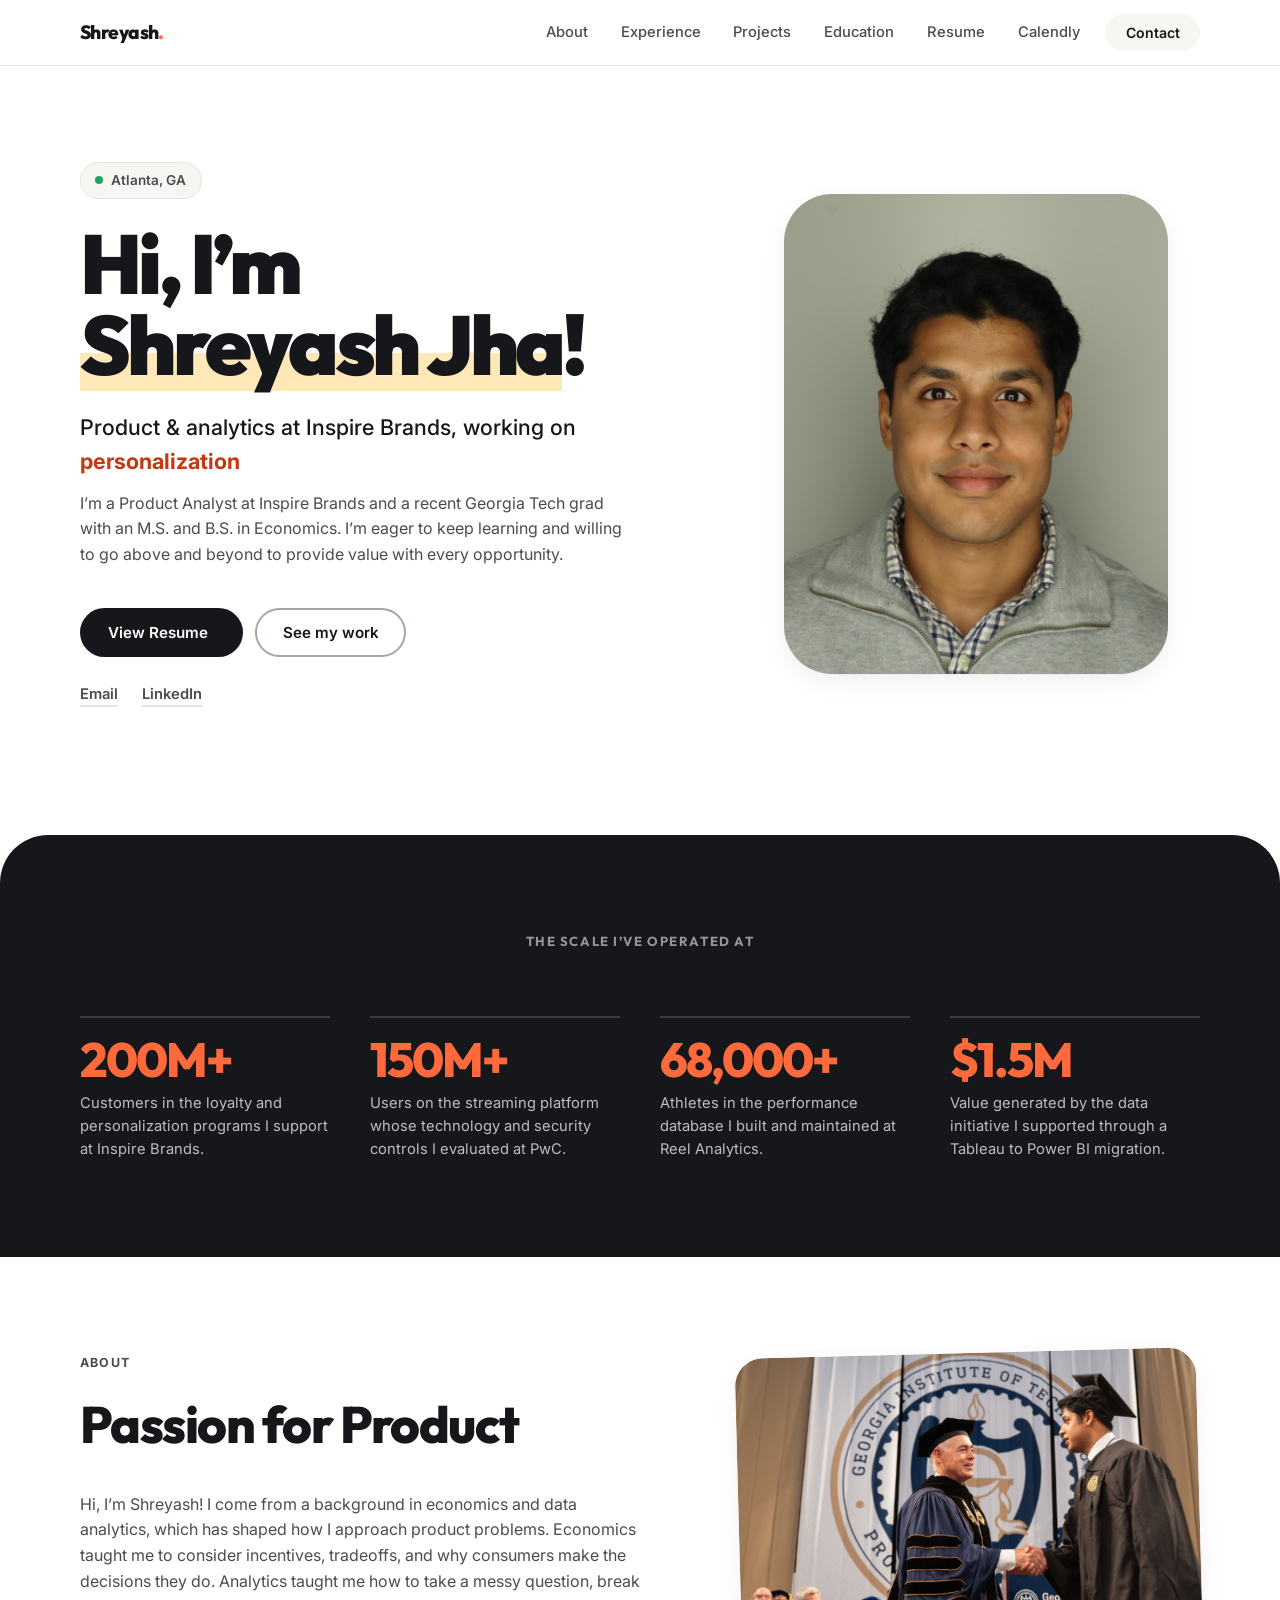
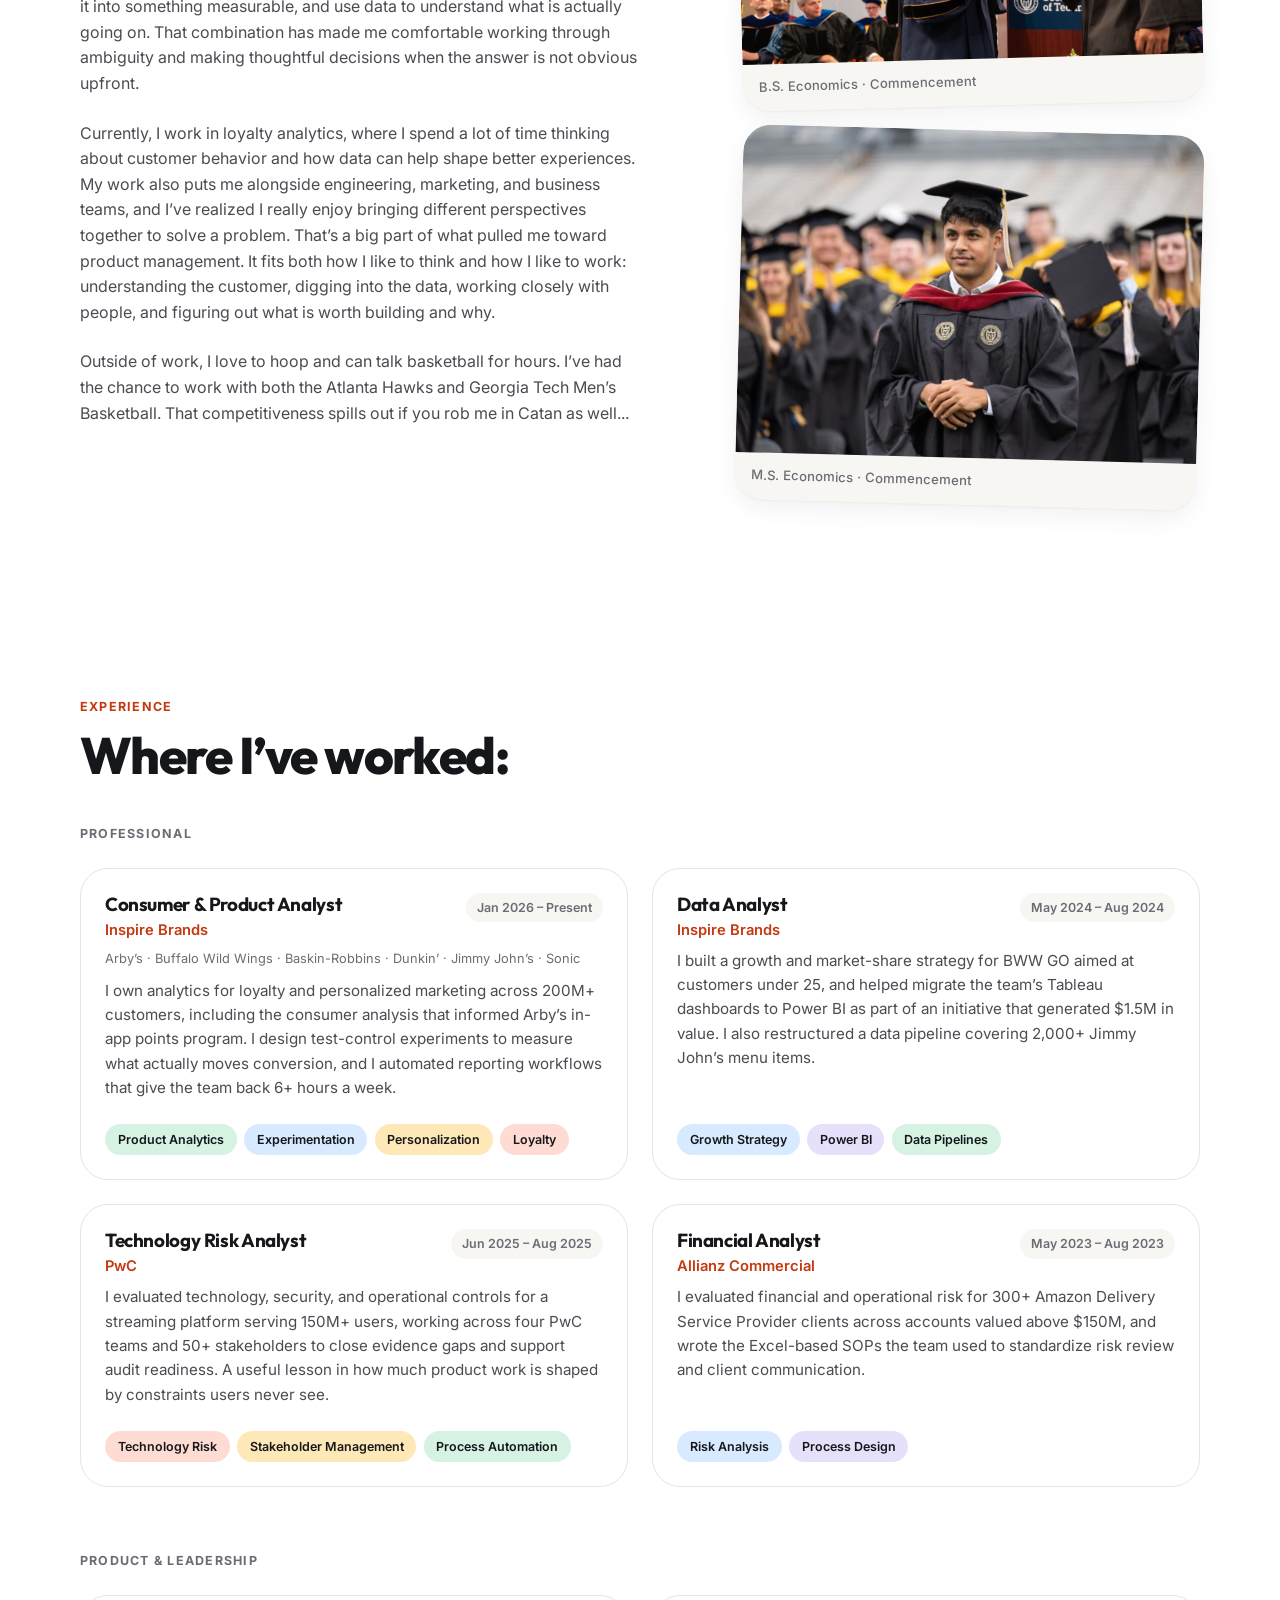
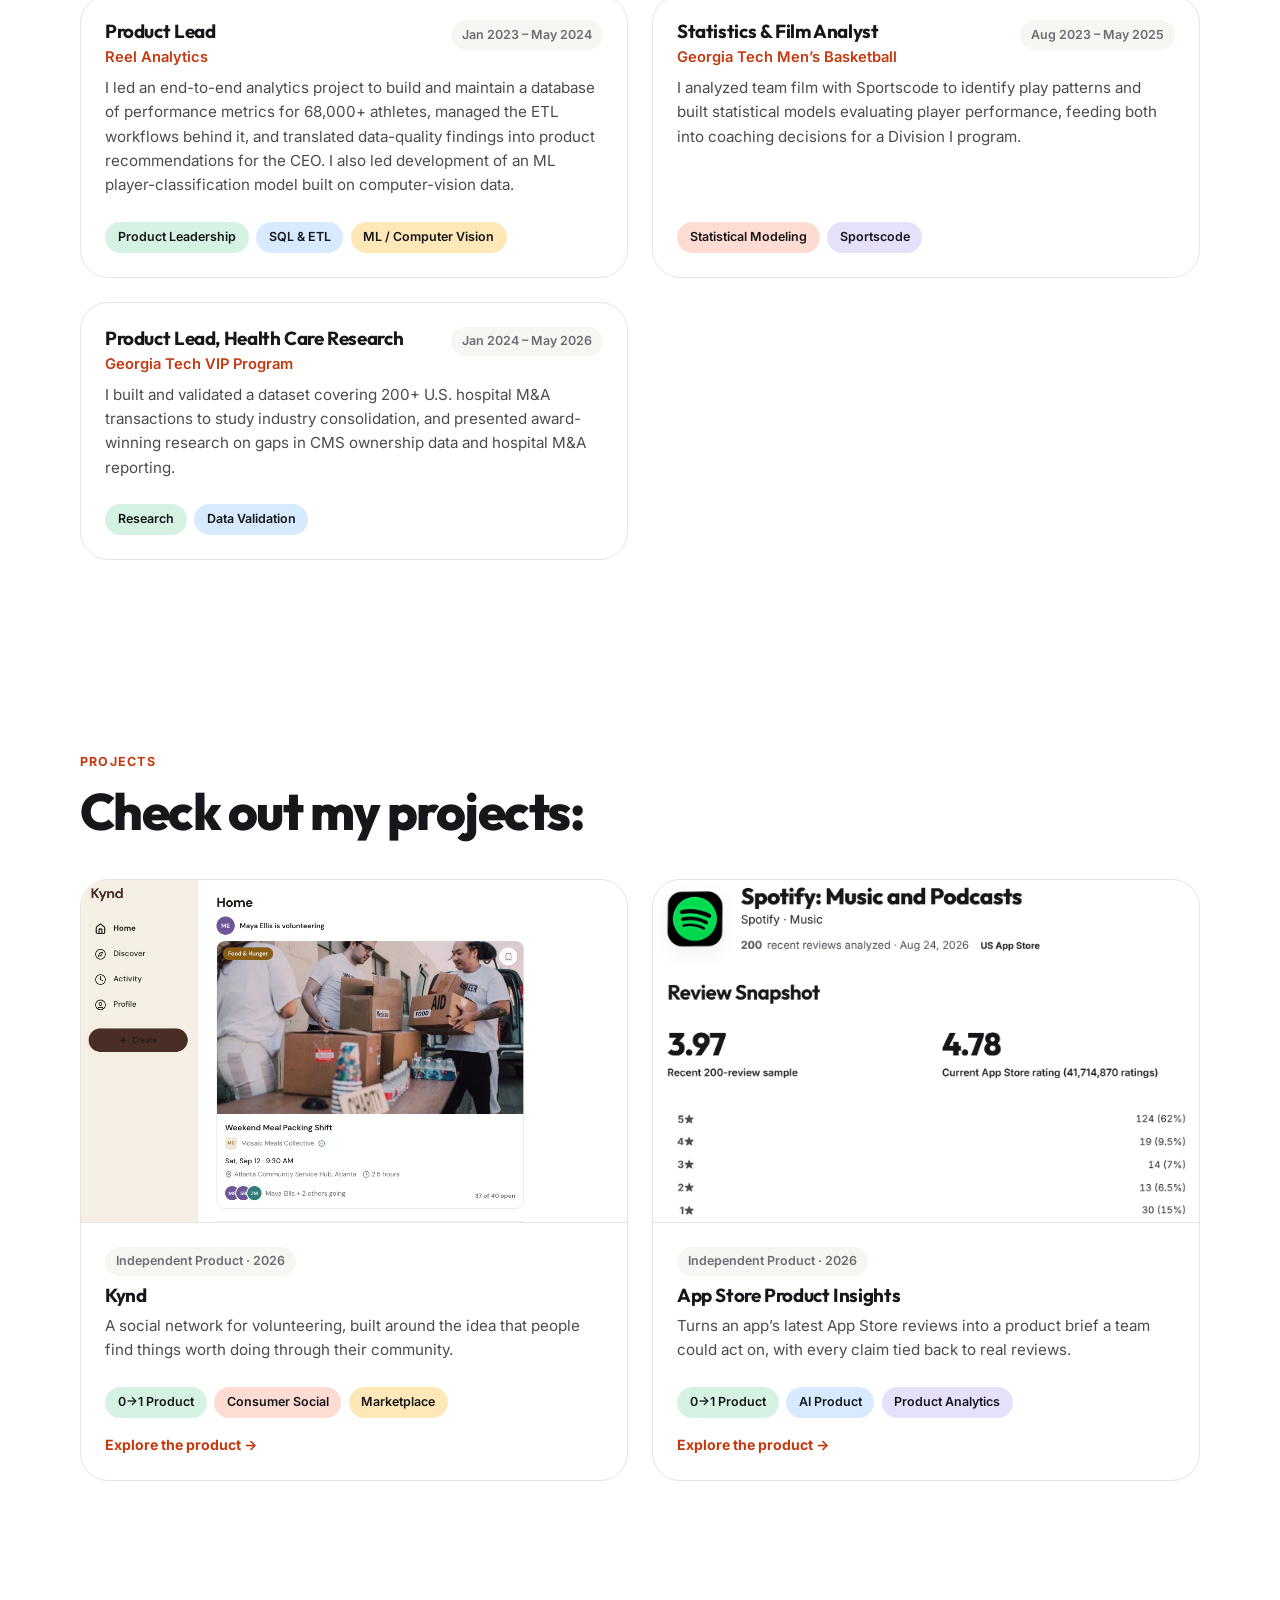
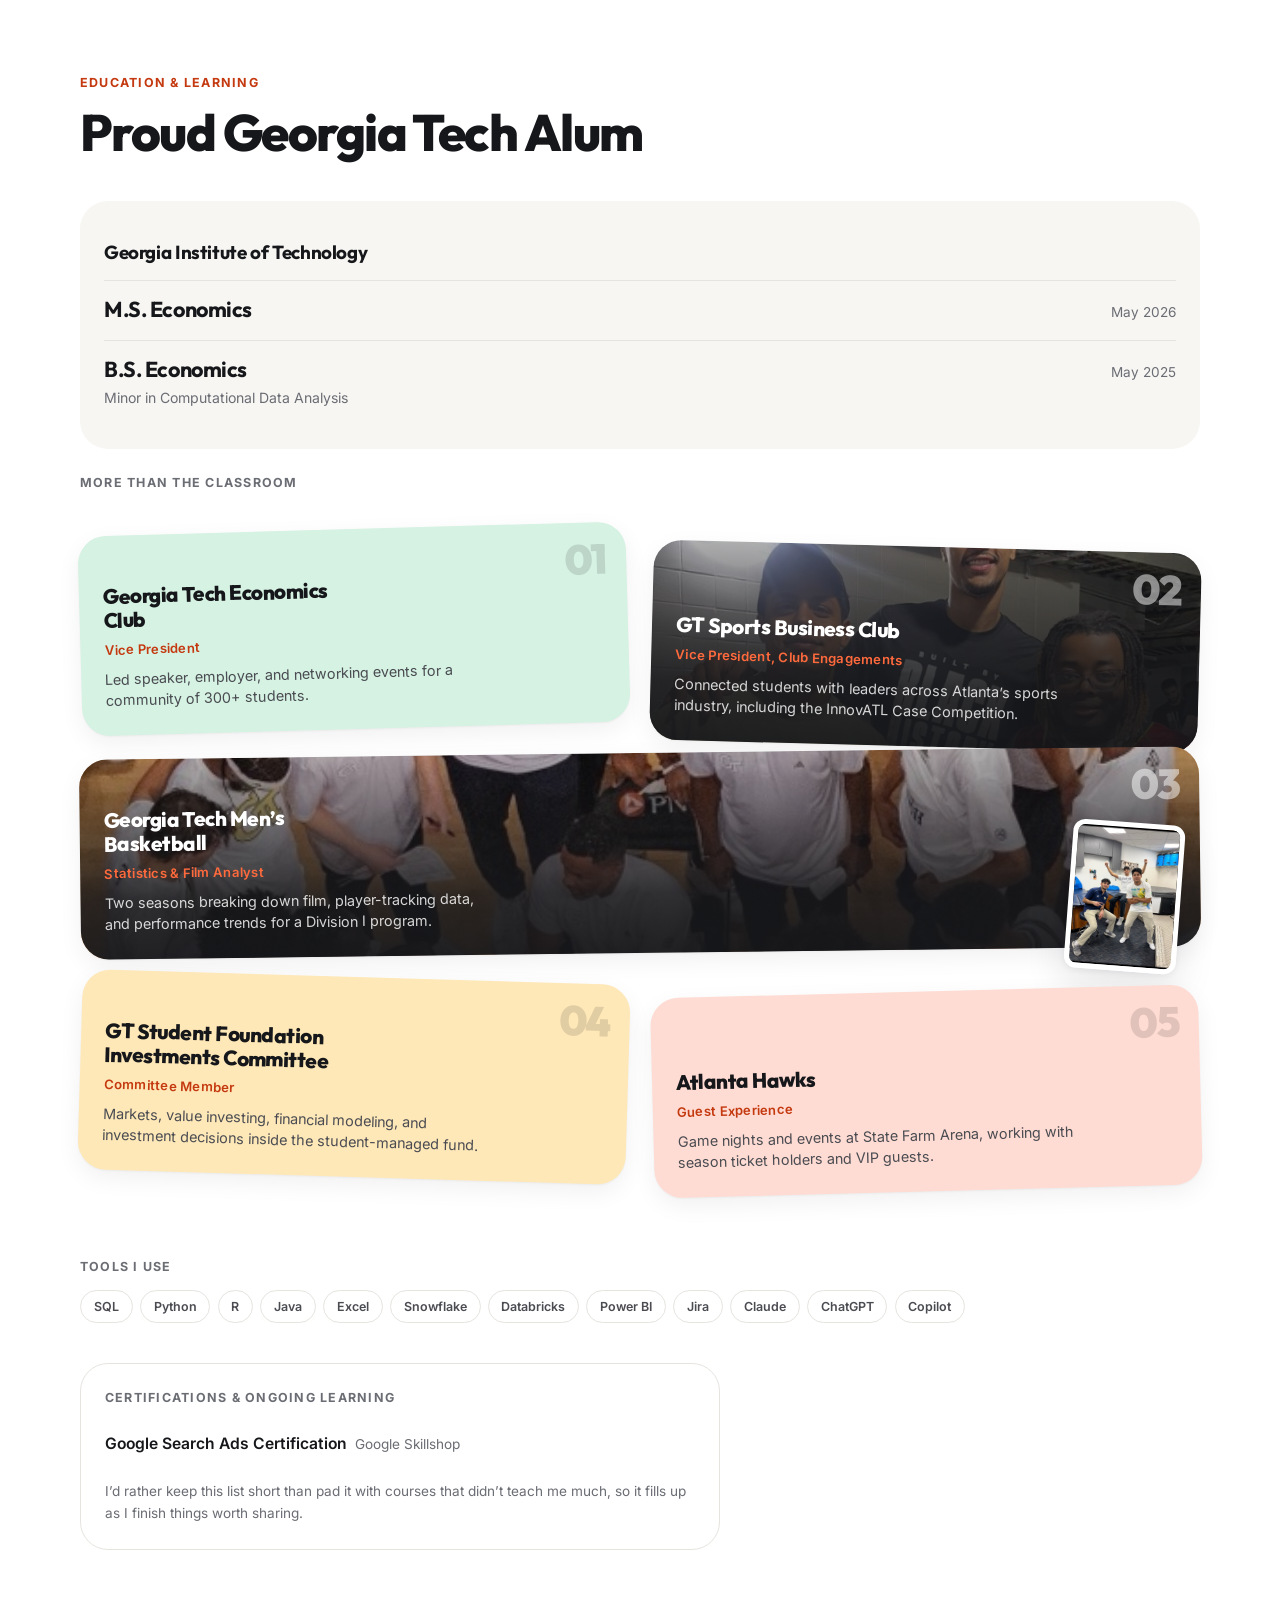
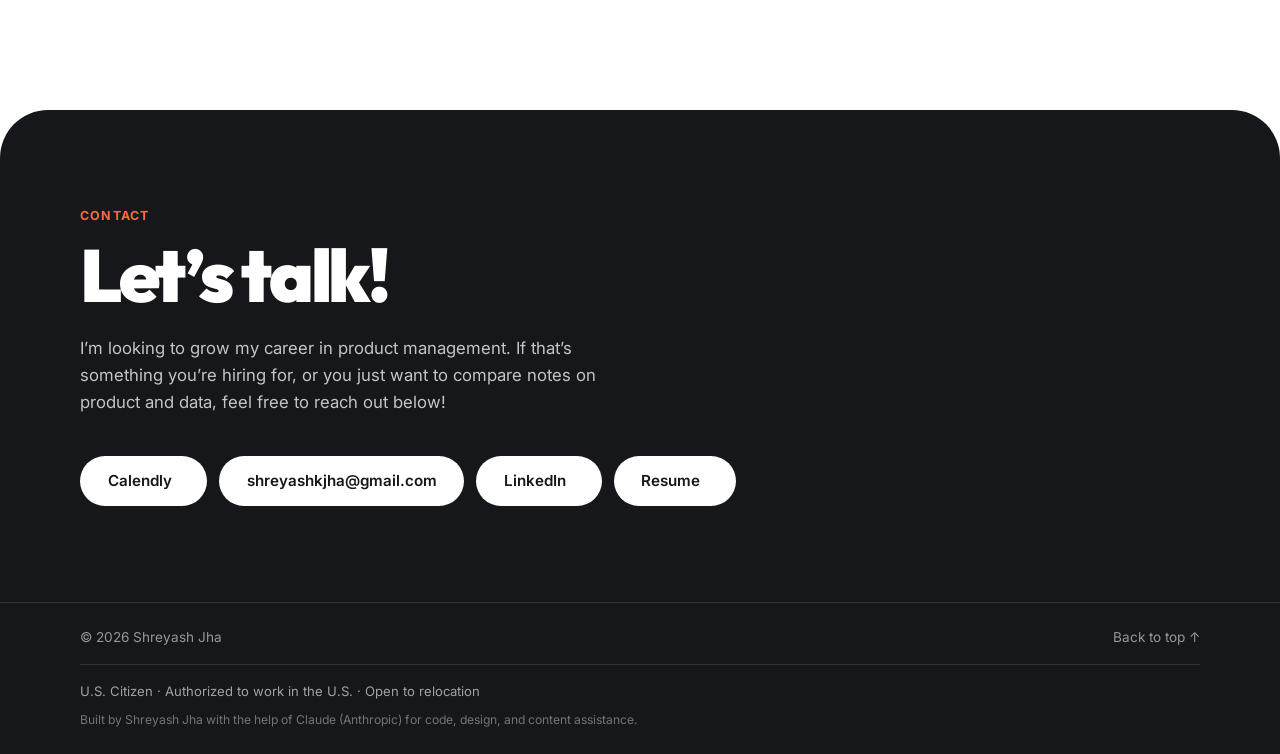
==== commit 85c72b36: "Website update 2026-09-07 14:52:01" ====
--- a/index.html
+++ b/index.html
@@ -343,23 +343,53 @@
       <p class="kicker">Projects</p>
       <h2 class="section-title">Check out my projects:</h2>
 
-      <ol class="cards">
+      <ol class="cards projects-grid">
+
+        <li>
+          <a class="card project-card" href="projects/kynd/index.html">
+            <figure class="project-thumb">
+              <img src="assets/img/kynd/kynd-card.jpg"
+                   alt="The Kynd app, showing a community feed where Maya Ellis is volunteering at a weekend meal packing shift in Atlanta"
+                   width="1080" height="675" loading="lazy" decoding="async">
+            </figure>
+            <p class="card-date project-date">Independent Product &middot; 2026</p>
+            <div class="card-head">
+              <p class="card-role">Kynd</p>
+            </div>
+            <p class="card-desc">
+              A social network for volunteering, built around the idea that people find things
+              worth doing through their community.
+            </p>
+            <ul class="chips">
+              <li class="chip chip-mint">0&rarr;1 Product</li>
+              <li class="chip chip-blush">Consumer Social</li>
+              <li class="chip chip-butter">Marketplace</li>
+            </ul>
+            <p class="card-cta">Explore the product <span aria-hidden="true">&rarr;</span></p>
+          </a>
+        </li>
 
         <li>
           <a class="card project-card" href="projects/app-store-insights/index.html">
+            <figure class="project-thumb">
+              <img src="assets/img/projects/app-store-card.jpg"
+                   alt="An App Store Product Insights report for Spotify, showing the review snapshot with a 3.97 recent-sample rating beside the 4.78 App Store rating and the star distribution"
+                   width="1352" height="845" loading="lazy" decoding="async">
+            </figure>
+            <p class="card-date project-date">Independent Product &middot; 2026</p>
             <div class="card-head">
               <p class="card-role">App Store Product Insights</p>
             </div>
             <p class="card-desc">
-              Turns recent App Store reviews into an evidence-backed Product Management brief
-              showing what users value, where they struggle, what they want, and what the
-              product team should prioritize.
+              Turns an app&rsquo;s latest App Store reviews into a product brief a team could act
+              on, with every claim tied back to real reviews.
             </p>
             <ul class="chips">
               <li class="chip chip-mint">0&rarr;1 Product</li>
               <li class="chip chip-sky">AI Product</li>
+              <li class="chip chip-lilac">Product Analytics</li>
             </ul>
-            <p class="card-cta">Explore the tool <span aria-hidden="true">&rarr;</span></p>
+            <p class="card-cta">Explore the product <span aria-hidden="true">&rarr;</span></p>
           </a>
         </li>
 
--- a/styles.css
+++ b/styles.css
@@ -687,6 +687,48 @@
 
 .project-card { cursor: pointer; }
 
+/* Project cards lead with a real screenshot of the thing they link to.
+   The thumb is pulled out to the card's edges with negative margins so
+   it sits flush under the top corners. */
+/* Both cards run to the height of the taller one, so the two thumbnails
+   line up across the row. */
+.projects-grid > li { display: flex; }
+.projects-grid .project-card { flex: 1; }
+
+.project-thumb {
+  margin: calc(var(--s3) * -1) calc(var(--s3) * -1) var(--s3);
+  border-radius: var(--r-lg) var(--r-lg) 0 0;
+  border-bottom: 1px solid var(--line);
+  overflow: hidden;
+  background: var(--paper-soft);
+  flex-shrink: 0;
+}
+
+/* The crop is baked into the asset (both are 16:10), so the image sets
+   its own height. Setting an aspect-ratio here instead would resolve
+   against the content box rather than the negative-margin box and clip
+   the bottom of the screenshot. */
+.project-thumb img {
+  width: 100%;
+  height: auto;
+  transition: transform 0.5s var(--ease);
+}
+
+@media (hover: hover) {
+  .project-card:hover .project-thumb img { transform: scale(1.03); }
+}
+
+/* Sits above the title rather than beside it, so a long project name
+   never has to share a line with the pill. */
+.project-date {
+  align-self: flex-start;
+  margin-bottom: 0.5rem;
+}
+
+@media (prefers-reduced-motion: reduce) {
+  .project-thumb img { transition: none; }
+}
+
 .card-cta {
   font-size: 0.88rem;
   font-weight: 700;
